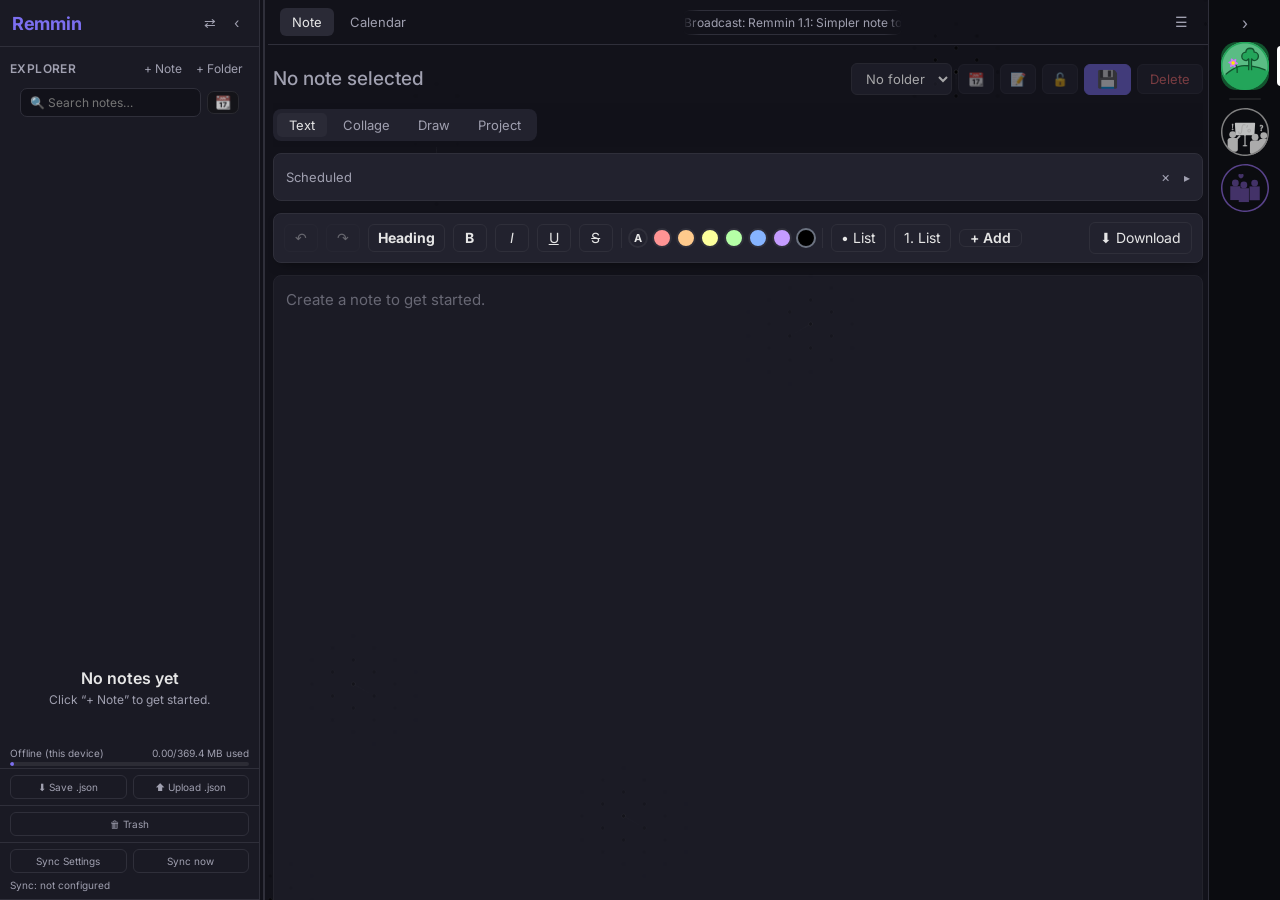
==== index.html @ c0bccd30 "updates on Pics,Videos,Audio settings" ====
<!DOCTYPE html>
<html lang="en">
<head>
    <meta charset="UTF-8">
    <meta name="viewport" content="width=device-width, initial-scale=1.0">
    <meta name="theme-color" content="#12121a">
    <title>Remmin</title>
    <link rel="icon" href="icon.svg" type="image/svg+xml">
    <link rel="stylesheet" href="style.css">
    <link rel="preconnect" href="https://fonts.googleapis.com">
    <link rel="preconnect" href="https://fonts.gstatic.com" crossorigin>
    <link href="https://fonts.googleapis.com/css2?family=Inter:wght@400;500;600;700&display=swap" rel="stylesheet">
</head>
<body>
    <div class="app" id="app">
        <!-- Sidebar -->
        <aside class="sidebar" id="sidebar">
            <div class="sidebar-header">
                <div class="sidebar-title">Remmin</div>
                <div class="sidebar-actions">
                    <button class="icon-btn" id="toggleSidebarSide" title="Move sidebar left or right">&#8644;</button>
                    <button class="icon-btn" id="collapseSidebar" title="Collapse sidebar">&#8249;</button>
                </div>
            </div>

            <div class="sidebar-section">
                <div class="sidebar-section-header">
                    <div>Explorer</div>
                    <div class="sidebar-section-actions">
                        <button class="ghost-btn" id="newNoteBtn">+ Note</button>
                        <button class="ghost-btn" id="newFolderBtn">+ Folder</button>
                    </div>
                </div>
                <div class="tree-search">
                    <input type="search" id="treeSearch" placeholder="🔍 Search notes…" autocomplete="off" aria-label="Search notes">
                    <button type="button" class="tree-search-clear" id="treeSearchClear" title="Clear search" aria-label="Clear search" hidden>✕</button>
                    <button type="button" class="show-hidden-btn" id="showHiddenBtn" aria-pressed="false" title="Show ONLY the hidden-in-explorer notes (notes that are only visible in Calendar)" aria-label="Show ONLY the hidden-in-explorer notes (notes that are only visible in Calendar)">📆</button>
                </div>
                <div class="tree" id="tree"></div>
                <div class="empty-explorer" id="emptyExplorer" style="display:none;">
                    <div class="empty-title">No notes yet</div>
                    <div class="empty-sub">Click “+ Note” to get started.</div>
                </div>
            </div>

            <div class="storage-meters" id="storageMeters" title="Click: which notes use the most space">
                <div class="storage-meter" hidden id="meterGithub">
                    <div class="storage-meter-top"><span class="storage-meter-name">GitHub (server)</span><span class="storage-meter-num"></span></div>
                    <div class="storage-meter-bar"><div class="storage-meter-fill"></div></div>
                </div>
                <div class="storage-meter" hidden id="meterServer">
                    <div class="storage-meter-top"><span class="storage-meter-name">Server</span><span class="storage-meter-num"></span></div>
                    <div class="storage-meter-bar"><div class="storage-meter-fill"></div></div>
                </div>
                <div class="storage-meter" id="meterLocal">
                    <div class="storage-meter-top"><span class="storage-meter-name">Offline (this device)</span><span class="storage-meter-num"></span></div>
                    <div class="storage-meter-bar"><div class="storage-meter-fill"></div></div>
                </div>
            </div>
            <div class="sidebar-footer">
                <button class="footer-btn" id="exportBtn" title="Download all your notes as a .json file">⬇ Save .json</button>
                <button class="footer-btn" id="importBtn" title="Load notes from a .json file">⬆ Upload .json</button>
                <input type="file" id="importFile" accept=".json,application/json,text/plain" hidden>
            </div>
            <div class="sidebar-footer">
                <button class="footer-btn" id="trashBtn" title="Recently deleted notes">🗑 Trash</button>
            </div>
            <div class="sidebar-footer">
                <button class="footer-btn" id="githubOpenBtn">Sync Settings</button>
                <button class="footer-btn" id="githubSyncBtn">Sync now</button>
            </div>
            <div class="github-status" id="githubStatus">Sync: not configured</div>
        </aside>

        <div class="sidebar-splitter" id="sidebarSplitter" title="Drag to resize the sidebar"></div>
        <button class="expand-sidebar" id="expandSidebar" title="Expand sidebar">&#8250;</button>

        <!-- Main panel -->
        <main class="main">
            <div class="topbar">
                <button class="icon-btn mobile-explorer-btn" id="mobileExplorerBtn" type="button" title="Notes &amp; folders" aria-label="Notes and folders">
                    <svg width="20" height="20" viewBox="0 0 24 24" fill="none" stroke="currentColor" stroke-width="2" stroke-linecap="round" stroke-linejoin="round"><path d="M3 7a2 2 0 0 1 2-2h4l2 2h8a2 2 0 0 1 2 2v8a2 2 0 0 1-2 2H5a2 2 0 0 1-2-2z"/></svg>
                </button>
                <div class="tabs">
                    <button class="tab active" id="tabNote">Note</button>
                    <button class="tab" id="tabCalendar">Calendar</button>
                </div>
                <div class="broadcast-slot">
                    <div class="broadcast" id="broadcast" aria-live="off" role="button" tabindex="0" title="Click for details" hidden>
                        <div class="broadcast-track" id="broadcastTrack"></div>
                    </div>
                </div>
                <button class="icon-btn" id="toggleSidebarMain" title="Settings">&#9776;</button>
            </div>

            <div class="content">
                <!-- Note-editor -->
                <section class="view" id="viewNote">
                    <div class="private-lock" id="privateLock" hidden>
                        <div class="private-lock-box">
                            <div class="private-lock-icon">🔒</div>
                            <div class="private-lock-title" id="privateLockTitle"></div>
                            <div class="private-lock-sub">This note is private.</div>
                            <div class="private-lock-form" id="privateLockForm">
                                <input type="password" id="privateLockInput" placeholder="Private Note Pass" autocomplete="off" aria-label="Private Note Pass">
                                <button class="btn btn-primary" id="privateLockBtn" type="button">Open</button>
                            </div>
                            <div class="private-lock-error" id="privateLockError" role="alert"></div>
                            <button class="link-btn private-lock-nopass" id="privateLockNoPass" type="button" hidden>Set your 'Private Note Pass' in Settings (Top right)</button>
                        </div>
                    </div>
                    <div class="editor-header">
                        <input type="text" id="noteTitle" class="title-input" placeholder="Title" autocomplete="off">
                        <div class="editor-actions">
                            <select id="noteFolder" class="folder-select" title="Folder for this note"></select>
                            <button class="btn calendar-only-btn" id="calendarOnlyBtn" type="button" aria-pressed="false" title="Show ONLY in Calendar (hidden in Explorer)" aria-label="Show ONLY in Calendar (hidden in Explorer)">📆</button>
                            <button class="btn calendar-only-btn" id="memoBtn" type="button" aria-pressed="false" title="Make MEMO (collapse note in calendar)" aria-label="Make MEMO (collapse note in calendar)">📝</button>
                            <button class="btn private-btn" id="privateBtn" type="button" aria-pressed="false" title="Make Private: ask for a pass every time this note is opened" aria-label="Make Private">🔓</button>
                            <button class="btn btn-primary save-icon-btn" id="saveNoteBtn" type="button" title="Save" aria-label="Save">💾</button>
                            <button class="btn btn-danger" id="deleteNoteBtn">Delete</button>
                        </div>
                    </div>

                    <div class="editor-toolbar">
                        <div class="mode-toggle">
                            <button class="toggle-btn active" id="modeText">Text</button>
                            <button class="toggle-btn" id="modeCollage">Collage</button>
                            <button class="toggle-btn" id="modeDraw">Draw</button>
                            <button class="toggle-btn" id="modeProject">Project</button>
                            <button class="toggle-btn add-window-btn" id="addWindowBtn" type="button" title="Add a window to this note (right-click a window to remove it)" hidden>+</button>
                        </div>
                    </div>

                    <div class="card schedule-card">
                        <div class="card-header" id="scheduleHeader">
                            <div>Scheduled</div>
                            <div class="card-header-actions">
                                <button class="icon-btn" id="unscheduleBtn" title="Clear schedule">×</button>
                                <span class="chevron" id="scheduleChevron">&#9656;</span>
                            </div>
                        </div>
                        <div class="schedule-body" id="scheduleBody">
                            <div class="schedule-row">
                                <input type="date" id="scheduleDate" aria-label="Date">
                                <input type="time" id="scheduleTime" step="1" aria-label="Time">
                            </div>
                            <div class="check-row-group">
                                <label class="check-row"><input type="checkbox" id="alarmEnabled"> Alarm</label>
                                <span class="check-row email-row">
                                    <input type="checkbox" id="emailEnabled" aria-label="Send Email Notification">
                                    <button type="button" class="link-btn" id="emailSettingsLink" title="Set the email address">Send Email Notification</button>
                                    <span class="email-to" id="emailToLabel"></span>
                                </span>
                            </div>
                            <div class="step-row">
                                <span title="How long “Snooze” waits before the alarm rings again">Snooze (min)</span>
                                <input type="range" id="snoozeMinutes" min="1" max="60" value="5">
                                <span class="step-value" id="snoozeMinutesLabel">5</span>
                            </div>
                            <div class="schedule-section">
                                <div class="plan-row">
                                    <label for="edRepeatMode">Repeat</label>
                                    <select id="edRepeatMode" class="repeat-select"></select>
                                </div>
                                <div id="edWeeklyOptions" class="ed-weekly" hidden>
                                    <div class="advanced-label">Repeat on</div>
                                    <div class="weekday-options" id="edWeekdays"></div>
                                </div>
                                <div class="plan-row" id="edRepeatEndRow" hidden>
                                    <label for="edRepeatEnd">End date (optional)</label>
                                    <input type="date" id="edRepeatEnd">
                                </div>
                                <div class="skipped-row" id="edSkippedRow" hidden>
                                    <div class="advanced-label">Skipped days <span class="skipped-hint">(click ✕ to bring a day back)</span></div>
                                    <div class="skipped-list" id="edSkipped"></div>
                                </div>
                            </div>
                            <div class="note-color-row">
                                <span class="advanced-label">Colour in calendar</span>
                                <div class="note-colors" id="noteColors"></div>
                            </div>
                            <div class="schedule-summary" id="scheduleSummary"></div>
                            <div class="schedule-buttons">
                                <button class="btn alarm-sound-settings-btn" id="openAlarmSoundSettings" type="button">Alarm Sound Settings</button>
                            </div>
                        </div>
                    </div>

                    <div class="card draw-toolbar" id="drawToolbar" style="display:none;">
                        <div class="draw-tools">
                            <button class="swatch" id="colorSwatch" title="Text color"></button>
                            <input type="range" id="brushSize" min="1" max="40" value="6" title="Thickness">
                            <span class="step-value" id="brushSizeLabel">6</span>
                            <button class="tool-btn" id="toolSelect" title="Select: drag a box around parts of the drawing, then move, copy (Ctrl+C / Ctrl+D) or delete them">⬚</button>
                            <button class="tool-btn active" id="toolPen" title="Pen">✎</button>
                            <button class="tool-btn" id="toolEraser" title="Eraser">⌫</button>
                            <button class="tool-btn" id="toolFill" title="Bucket: click an area to fill it with the current colour">🪣</button>
                            <button class="tool-btn add-btn" id="drawAddBtn" type="button" title="Add a picture or GIF (or paste / drop one)">+ Add</button>
                            <button class="tool-btn add-src" id="toolImage" title="Add a picture or GIF (or paste one with Ctrl+V)" hidden>🖼</button>
                            <button class="tool-btn add-src" id="toolGif" type="button" title="Search GIFs on KLIPY" hidden>GIF</button>
                            <input type="file" id="drawImageFile" accept="image/*" multiple hidden>
                            <button class="tool-btn" id="toolUndo" title="Undo">↶</button>
                            <button class="tool-btn" id="toolClear" title="Clear all">✕</button>
                            <button class="tool-btn" id="toolCanvasBg" title="Canvas background">◧</button>
                            <button class="tool-btn mode-grid-btn" id="modeGrid" type="button" title="Grid: colour in cells on a grid (triangles, squares, hexagons, octagons)">▦ Grid</button>
                            <span class="pick-actions" id="pickActions" hidden>
                                <span class="pick-count" id="pickCount"></span>
                                <button class="tool-btn pick-btn" id="pickCopy" type="button" title="Make a copy (Ctrl+D)">⧉ Copy</button>
                                <button class="tool-btn pick-btn danger" id="pickDelete" type="button" title="Delete (Delete key)">🗑 Delete</button>
                            </span>
                        </div>
                    </div>

                    <div class="card draw-toolbar text-toolbar" id="textToolbar">
                        <div class="draw-tools">
                            <button class="tool-btn" id="textUndo" type="button" title="Undo (Ctrl+Z)" disabled>↶</button>
                            <button class="tool-btn" id="textRedo" type="button" title="Redo (Ctrl+Y)" disabled>↷</button>
                            <button class="tool-btn heading-btn" id="headingBtn" title="Heading (Ctrl+Alt+2) – click again for normal text">Heading</button>
                            <button class="tool-btn" data-cmd="bold" title="Bold (Ctrl+B)"><b>B</b></button>
                            <button class="tool-btn" data-cmd="italic" title="Italic (Ctrl+I)"><i>I</i></button>
                            <button class="tool-btn" data-cmd="underline" title="Underline (Ctrl+U)"><u>U</u></button>
                            <button class="tool-btn" data-cmd="strikeThrough" title="Strikethrough (Ctrl+Shift+X)"><s>S</s></button>
                            <span class="text-colors" id="textColors" title="Text colour"></span>
                            <button class="tool-btn" data-cmd="insertUnorderedList" title="Bullet list (or type “- ” at the start of a line)">&bull; List</button>
                            <button class="tool-btn" data-cmd="insertOrderedList" title="Numbered list (or type “1. ” at the start of a line)">1. List</button>
                            <button class="tool-btn add-btn" id="textAddBtn" type="button" title="Add a picture, GIF, video or audio (you can also paste or drag them in)">+ Add</button>
                            <button class="tool-btn add-src" id="insertImageBtn" title="Insert image or GIF (you can also paste or drag images in)" hidden>🖼 Image</button>
                            <button class="tool-btn add-src" id="insertGifBtn" type="button" title="Search GIFs on KLIPY" hidden>GIF</button>
                            <button class="tool-btn add-src" id="insertVideoEmbedBtn" type="button" title="Embed a YouTube / Vimeo video (or paste its link)" hidden>▶ Video</button>
                            <input type="file" id="imageFile" accept="image/*" multiple hidden>
                            <button class="tool-btn add-src" id="insertVoiceBtn" title="Record a voice note" hidden>🎤 Voice</button>
                            <span class="image-tools" id="imageTools" hidden>
                                <span class="tool-label">Image size</span>
                                <button class="tool-btn" data-img-size="12.5" title="Small: 1/8 of the width (8 fit on a line)">S</button>
                                <button class="tool-btn" data-img-size="25" title="Medium: 1/4 of the width (4 fit on a line)">M</button>
                                <button class="tool-btn" data-img-size="50" title="Large: 1/2 of the width (2 fit on a line)">L</button>
                                <button class="tool-btn" data-img-size="100" title="Full width">Full</button>
                                <button class="tool-btn" id="imageSideBySide" title="Put this picture next to the picture on the line above">⇥ Next to above</button>
                                <button class="tool-btn" id="imageOwnLine" title="Put this picture on a line of its own">↵ Own line</button>
                                <button class="tool-btn" id="imageDownload" title="Download picture">⬇ Download</button>
                                <button class="tool-btn" id="imageRemove" title="Remove image">Remove</button>
                            </span>
                            <button class="tool-btn text-download" id="textDownload" type="button" title="Download this note as PDF or Word">⬇ Download</button>
                        </div>
                    </div>

                    <div class="card draw-toolbar text-toolbar collage-toolbar" id="collageToolbar" style="display:none;">
                        <div class="draw-tools">
                            <button class="tool-btn active" type="button" data-cb-tool="select" title="Select and move (V) – drag on the board to select several things">↖</button>
                            <button class="tool-btn" type="button" data-cb-tool="hand" title="Move the board (H) – or drag with the middle mouse button / hold Space">✋</button>
                            <button class="tool-btn" type="button" data-cb-tool="sticky" title="Sticky note (N) – or double-click on the board">🗒 Sticky</button>
                            <button class="tool-btn" type="button" data-cb-tool="text" title="Text (T)">T Text</button>
                            <button class="tool-btn" type="button" data-cb-tool="frame" title="Frame (F) – click, or drag to choose its size. Things inside move with it">▭ Frame</button>
                            <button class="tool-btn" type="button" data-cb-tool="arrow" title="Arrow (A) – drag from one thing to another">↗ Arrow</button>
                            <button class="tool-btn add-btn" type="button" id="cbAddBtn" title="Add a picture, GIF, video or audio (you can also paste or drop them on the board)">+ Add</button>
                            <button class="tool-btn add-src" type="button" id="cbImageBtn" title="Add pictures or GIFs (you can also paste or drop them on the board)" hidden>🖼 Image</button>
                            <button class="tool-btn add-src" type="button" id="cbGifBtn" title="Search GIFs on KLIPY" hidden>GIF</button>
                            <button class="tool-btn add-src" type="button" id="cbVideoBtn" title="Embed a YouTube / Vimeo video (or paste its link on the board)" hidden>▶ Video</button>
                            <button class="tool-btn add-src" type="button" id="cbAudioBtn" title="Record a voice note or add an audio file (you can also drop audio files on the board)" hidden>🎤 Audio</button>
                            <input type="file" id="cbImageFile" accept="image/*" multiple hidden>
                            <span class="ctx-group" id="cbGroupColors"><span class="text-colors cb-colors" id="cbColors" title="Colour of the selected sticky notes, frames, arrows or texts"></span></span>
                            <span class="ctx-group" id="cbGroupFormat">
                            <button class="tool-btn heading-btn" type="button" id="cbHeading" title="Heading">Heading</button>
                            <button class="tool-btn" type="button" data-cb-cmd="bold" title="Bold (Ctrl+B)"><b>B</b></button>
                            <button class="tool-btn" type="button" data-cb-cmd="italic" title="Italic (Ctrl+I)"><i>I</i></button>
                            <button class="tool-btn" type="button" data-cb-cmd="underline" title="Underline (Ctrl+U)"><u>U</u></button>
                            <button class="tool-btn" type="button" data-cb-cmd="strikeThrough" title="Strikethrough"><s>S</s></button>
                            <span class="text-colors" id="cbTextColors" title="Text colour"></span>
                            <button class="tool-btn" type="button" data-cb-cmd="insertUnorderedList" title="Bullet list">&bull; List</button>
                            <button class="tool-btn" type="button" data-cb-cmd="insertOrderedList" title="Numbered list">1. List</button>
                            </span>
                            <span class="ctx-group" id="cbGroupArrange">
                            <button class="tool-btn" type="button" id="cbDup" title="Duplicate (Ctrl+D, or Alt + drag)" disabled>⧉</button>
                            <button class="tool-btn" type="button" id="cbFront" title="Bring to front" disabled>⤒</button>
                            <button class="tool-btn" type="button" id="cbBack" title="Send to back" disabled>⤓</button>
                            <button class="tool-btn danger" type="button" id="cbDelete" title="Delete (Delete key)" disabled>🗑</button>
                            </span>
                            <button class="tool-btn" type="button" id="cbUndo" title="Undo (Ctrl+Z)" disabled>↶</button>
                            <button class="tool-btn" type="button" id="cbRedo" title="Redo (Ctrl+Y)" disabled>↷</button>
                            <button class="tool-btn cb-zoom" type="button" id="cbZoom" title="Back to 100%">100%</button>
                            <button class="tool-btn" type="button" id="cbFit" title="Show everything">⛶</button>
                        </div>
                    </div>

                    <div class="card draw-toolbar" id="gridToolbar" style="display:none;">
                        <div class="draw-tools">
                            <button class="swatch" id="gridColorSwatch" title="Color"></button>
                            <button class="tool-btn" id="gridSelect" title="Select: drag a box around coloured cells, then move, copy (Ctrl+D or Alt+drag) or delete them">⬚</button>
                            <button class="tool-btn active" id="gridPen" title="Fill cells">✎</button>
                            <button class="tool-btn" id="gridEraser" title="Erase cells">⌫</button>
                            <select id="gridType" class="folder-select grid-type" title="Grid shape">
                                <option value="triangle">Triangles</option>
                                <option value="square">Squares</option>
                                <option value="hexagon">Hexagons</option>
                                <option value="octagon">Octagons</option>
                            </select>
                            <select id="gridSize" class="folder-select grid-size" title="Cell size">
                                <option value="L">L</option>
                                <option value="M">M</option>
                                <option value="S">S</option>
                            </select>
                            <button class="tool-btn grid-rotate" id="gridRotate" type="button" title="Turn the grid 45°">⟳ 0°</button>
                            <button class="tool-btn" id="gridUndo" title="Undo">↶</button>
                            <button class="tool-btn" id="gridClear" title="Clear grid">✕</button>
                            <button class="tool-btn" id="gridBg" title="Background">◧</button>
                            <button class="tool-btn mode-grid-btn" id="gridBack" type="button" title="Back to Draw">✎ Draw</button>
                            <span class="pick-actions" id="gridPickActions" hidden>
                                <span class="pick-count" id="gridPickCount"></span>
                                <button class="tool-btn pick-btn" id="gridPickCopy" type="button" title="Make a copy, then drag it (Ctrl+D)">⧉ Copy</button>
                                <button class="tool-btn pick-btn danger" id="gridPickDelete" type="button" title="Delete (Delete key)">🗑 Delete</button>
                            </span>
                        </div>
                    </div>

                    <div class="editor-body">
                        <div id="noteContent" class="text-editor rich-editor" contenteditable="true" spellcheck="true" data-placeholder="Write your note here..."></div>
                        <div class="project-board" id="projectBoard" style="display:none;">
                            <div class="pj-bar">
                                <button class="tool-btn" type="button" id="pjUndo" title="Undo (Ctrl+Z)" disabled>↶</button>
                                <button class="tool-btn" type="button" id="pjRedo" title="Redo (Ctrl+Y)" disabled>↷</button>
                                <span class="pj-sel-count" id="pjSelCount"></span>
                                <span class="pj-tip">Click an item to edit it · Shift + click to select several · 🏷 / 👤 on an item: give it a department / person · drag items between columns (on a phone: drag the ⠿ grip) · double-click a column name to rename it</span>
                            </div>
                            <div class="pj-main">
                                <div class="pj-columns" id="pjColumns"></div>
                                <aside class="pj-side" id="pjSide">
                                    <div class="pj-box">
                                        <div class="pj-box-title">Departments</div>
                                        <div class="pj-side-list" id="pjDeptList"></div>
                                        <form class="pj-side-form" id="pjDeptForm"><input type="text" id="pjDeptInput" maxlength="50" placeholder="+ Add department" autocomplete="off"></form>
                                    </div>
                                    <div class="pj-box">
                                        <div class="pj-box-title">People</div>
                                        <div class="pj-side-list" id="pjPeopleList"></div>
                                        <form class="pj-side-form" id="pjPersonForm"><input type="text" id="pjPersonInput" maxlength="50" placeholder="+ Add person" autocomplete="off"></form>
                                    </div>
                                </aside>
                            </div>
                        </div>
                        <div class="collage-board" id="collageBoard" style="display:none;">
                            <div class="cb-world" id="cbWorld">
                                <div class="cb-layer" id="cbFrames"></div>
                                <svg class="cb-arrows" id="cbArrows" xmlns="http://www.w3.org/2000/svg"></svg>
                                <div class="cb-layer" id="cbItems"></div>
                            </div>
                            <div class="cb-marquee" id="cbMarquee" hidden></div>
                            <div class="cb-empty" id="cbEmpty">Double-click to add a sticky note · Ctrl + scroll to zoom · middle mouse button to move</div>
                        </div>
                        <div class="draw-container zoom-viewport" id="drawContainer" style="display:none;">
                            <canvas id="drawCanvas" width="800" height="600"></canvas>
                            <button class="zoom-reset" type="button" hidden title="Reset zoom">1:1</button>
                        </div>
                        <div class="draw-container zoom-viewport" id="gridContainer" style="display:none;">
                            <canvas id="gridCanvas" width="800" height="800"></canvas>
                            <button class="zoom-reset" type="button" hidden title="Reset zoom">1:1</button>
                        </div>
                        <div class="zoom-hint" id="zoomHint" style="display:none;">Pinch with two fingers to zoom and move · on a computer: Ctrl + scroll to zoom, Shift + scroll to move sideways, middle mouse button to move</div>
                    </div>
                </section>

                <!-- Calendar -->
                <section class="view" id="viewCalendar" style="display:none;">
                    <div class="calendar-header">
                        <button class="icon-btn" id="calPrev" title="Previous month">‹</button>
                        <div class="calendar-month" id="calendarMonth"></div>
                        <button class="icon-btn" id="calNext" title="Next month">›</button>
                        <button class="btn clock-toggle" id="clockToggle" type="button" title="World clocks">🕐 Clock</button>
                    </div>
                    <div class="calendar-pane" id="calendarPane">
                        <div class="calendar-weekdays" id="calendarWeekdays"></div>
                        <div class="calendar-grid" id="calendarGrid"></div>
                        <div class="calendar-day-notes" id="calendarDayNotes"></div>
                    </div>
                    <div class="clock-pane" id="clockPane" hidden>
                        <div class="clock-grid" id="clockGrid"></div>
                    </div>
                </section>
            </div>
        </main>

        <!-- Hubs (on the other side than the Explorer) -->
        <nav class="hubs-bar" id="hubsBar" aria-label="Hubs">
            <button type="button" class="hub-collapse" id="collapseHubs" title="Collapse hubs">&#8250;</button>
            <button type="button" class="hub-btn active" data-hub="personal" data-name="Personal Garden" aria-label="Personal Garden"><img class="hub-img off" src="hubs_icons/hubs-personal1.svg" alt="" draggable="false"><img class="hub-img on" src="hubs_icons/hubs-personal2.svg" alt="" draggable="false"></button>
            <div class="hub-sep"></div>
            <button type="button" class="hub-btn" data-hub="community" data-name="Community Hub" aria-label="Community Hub"><img class="hub-img off" src="hubs_icons/hubs-community1.svg" alt="" draggable="false"><img class="hub-img on" src="hubs_icons/hubs-community2.svg" alt="" draggable="false"></button>
            <button type="button" class="hub-btn" data-hub="friends" data-name="Friends &amp; Colleagues" aria-label="Friends and Colleagues"><img class="hub-img off" src="hubs_icons/hubs-friends1.svg" alt="" draggable="false"><img class="hub-img on" src="hubs_icons/hubs-friends2.svg" alt="" draggable="false"></button>
        </nav>
        <button type="button" class="expand-hubs" id="expandHubs" title="Show hubs" hidden>&#8249;</button>
    </div>

    <!-- Color picker -->
    <div class="modal" id="colorModal">
        <div class="modal-backdrop" id="colorBackdrop"></div>
        <div class="modal-content">
            <div class="modal-header">
                <div>Choose a color</div>
                <button class="icon-btn" id="colorClose" title="Close">&times;</button>
            </div>
            <div class="palette" id="palette"></div>
            <input type="color" id="colorCustom" value="#d1d5db" aria-label="Custom color">
        </div>
    </div>

    <!-- Canvas background -->
    <div class="modal" id="canvasBgModal">
        <div class="modal-backdrop" id="canvasBgBackdrop"></div>
        <div class="modal-content">
            <div class="modal-header">
                <div>Canvas background</div>
                <button class="icon-btn" id="canvasBgClose" title="Close">&times;</button>
            </div>
            <div class="palette" id="canvasPalette"></div>
            <input type="color" id="canvasBgCustom" value="#000000" aria-label="Custom background color">
        </div>
    </div>

    <!-- Schedule a note from Explorer -->
    <div class="modal" id="planFromTreeModal">
        <div class="modal-backdrop" id="planFromTreeBackdrop"></div>
        <div class="modal-content plan-modal">
            <div class="modal-header">
                <div>Schedule note</div>
                <button class="icon-btn" id="planFromTreeClose" title="Close">&times;</button>
            </div>
            <div class="plan-note-title" id="planFromTreeNoteTitle">-</div>
            <div class="plan-row">
                <label for="planFromTreeDate">Date</label>
                <input type="date" id="planFromTreeDate">
            </div>
            <div class="plan-row">
                <label for="planFromTreeTime">Time</label>
                <input type="time" id="planFromTreeTime" step="1">
            </div>
            <div class="check-row-group">
                <label class="check-row"><input type="checkbox" id="planFromTreeAlarm"> Alarm</label>
                <span class="check-row email-row">
                    <input type="checkbox" id="planEmailEnabled" aria-label="Send Email Notification">
                    <button type="button" class="link-btn" id="planEmailLink" title="Set the email address">Send Email Notification</button>
                    <span class="email-to" id="planEmailLabel"></span>
                </span>
            </div>
            <div class="note-color-row">
                <span class="advanced-label">Colour in calendar</span>
                <div class="note-colors" id="planNoteColors"></div>
            </div>
            <div class="step-row">
                <span title="How long “Snooze” waits before the alarm rings again">Snooze (min)</span>
                <input type="range" id="planFromTreeSnooze" min="1" max="60" value="5">
                <span class="step-value" id="planFromTreeSnoozeLabel">5</span>
            </div>
            <button class="btn advanced-toggle" id="advancedSettingsToggle" type="button" aria-expanded="false">Advanced settings</button>
            <div id="advancedSettings" class="advanced-settings" hidden>
                <div class="plan-row">
                    <label for="repeatMode">Repeat</label>
                    <select id="repeatMode" class="repeat-select"></select>
                </div>
                <div id="weeklyOptions" hidden>
                    <div class="advanced-label">Repeat on</div>
                    <div class="weekday-options" id="weekdayOptions"></div>
                </div>
                <div class="plan-row" id="repeatEndRow"><label for="repeatEndDate">End date (optional)</label><input type="date" id="repeatEndDate"></div>
            </div>
            <div class="modal-actions">
                <button class="btn" id="planFromTreeCancel">Cancel</button>
                <button class="btn btn-primary" id="planFromTreeSave">Save</button>
            </div>
        </div>
    </div>

    <div class="modal" id="storageModal">
        <div class="modal-backdrop" id="storageBackdrop"></div>
        <div class="modal-content storage-overview">
            <div class="modal-header">
                <div>💾 What uses the most space</div>
                <button class="icon-btn" id="storageClose" title="Close">&times;</button>
            </div>
            <div class="so-summary" id="storageSummary"></div>
            <div class="so-list" id="storageList"></div>
        </div>
    </div>

    <div class="modal" id="broadcastInfoModal">
        <div class="modal-backdrop" id="broadcastInfoBackdrop"></div>
        <div class="modal-content broadcast-info">
            <div class="modal-header">
                <div>📣 Broadcast</div>
                <button class="icon-btn" id="broadcastInfoClose" title="Close">&times;</button>
            </div>
            <div class="bi-text" id="broadcastInfoText"></div>
            <div id="broadcastInfoDetails"></div>
            <div class="modal-actions"><button class="btn" id="broadcastInfoEdit" type="button">Edit text (Admin Panel)</button></div>
        </div>
    </div>

    <div class="modal" id="alarmSoundModal">
        <div class="modal-backdrop" id="alarmSoundBackdrop"></div>
        <div class="modal-content alarm-sound-modal">
            <div class="modal-header">
                <div>Alarm Sound Settings</div>
                <button class="icon-btn" id="alarmSoundClose" title="Close">&times;</button>
            </div>
            <p class="alarm-sound-description">The standard alarm sound is active by default. Choose a custom MP3, MP4 audio, or WAV file if you prefer.</p>
            <div class="alarm-sound-status" id="alarmSoundStatus">Using standard sound</div>
            <label class="plan-row" for="alarmSoundFile">Custom sound</label>
            <input type="file" id="alarmSoundFile" accept="audio/mpeg,audio/mp4,audio/wav,audio/x-wav,.mp3,.mp4,.wav">
            <button class="btn" id="standardAlarmSoundBtn" type="button">Use standard sound</button>
            <button class="btn" id="testAlarmSoundBtn" type="button">Test sound</button>
        </div>
    </div>

    <!-- Generic dialog (rename / confirm) -->
    <div class="modal dialog-modal" id="dialogModal">
        <div class="modal-backdrop" id="dialogBackdrop"></div>
        <div class="modal-content">
            <div class="modal-header">
                <div id="dialogTitle">Dialog</div>
                <button class="icon-btn" id="dialogClose" title="Close">&times;</button>
            </div>
            <div class="dialog-message" id="dialogMessage"></div>
            <input type="text" id="dialogInput" autocomplete="off">
            <div class="modal-actions">
                <button class="btn" id="dialogCancel">Cancel</button>
                <button class="btn" id="dialogAlt" hidden></button>
                <button class="btn btn-primary" id="dialogOk">OK</button>
            </div>
        </div>
    </div>

    <!-- Trash -->
    <div class="modal" id="trashModal">
        <div class="modal-backdrop" id="trashBackdrop"></div>
        <div class="modal-content trash-modal">
            <div class="modal-header">
                <div>Trash</div>
                <button class="icon-btn" id="trashClose" title="Close">&times;</button>
            </div>
            <div class="trash-help">Deleted notes stay here for 30 days on this device.</div>
            <div class="trash-list" id="trashList"></div>
            <div class="modal-actions">
                <button class="btn btn-danger" id="emptyTrashBtn">Empty trash</button>
            </div>
        </div>
    </div>

    <!-- Voice note recorder -->
    <div class="modal" id="voiceModal">
        <div class="modal-backdrop" id="voiceBackdrop"></div>
        <div class="modal-content voice-modal">
            <div class="modal-header">
                <div>Voice note</div>
                <button class="icon-btn" id="voiceClose" title="Close">&times;</button>
            </div>
            <div class="voice-recorder">
                <button class="voice-rec-btn" id="voiceRecBtn" type="button" title="Start recording">●</button>
                <div class="voice-rec-info">
                    <div class="voice-timer" id="voiceTimer">0:00</div>
                    <div class="voice-status" id="voiceStatus">Press the red button to start recording</div>
                    <div class="voice-level"><div class="voice-level-bar" id="voiceLevelBar"></div></div>
                </div>
            </div>
            <audio id="voicePreview" controls hidden></audio>
            <div class="plan-row">
                <label for="voiceName">Name</label>
                <input type="text" id="voiceName" autocomplete="off">
            </div>
            <div class="modal-actions">
                <button class="btn voice-upload" id="voiceUploadBtn" type="button">Upload audio file</button>
                <input type="file" id="voiceFile" accept="audio/*" multiple hidden>
                <button class="btn" id="voiceCancel" type="button">Cancel</button>
                <button class="btn btn-primary" id="voiceInsert" type="button" disabled>Insert</button>
            </div>
        </div>
    </div>

    <!-- Email notification -->
    <div class="modal" id="emailModal">
        <div class="modal-backdrop" id="emailBackdrop"></div>
        <div class="modal-content email-modal">
            <div class="modal-header">
                <div>Email notification</div>
                <button class="icon-btn" id="emailClose" title="Close">&times;</button>
            </div>
            <div class="email-help">Get an email at the scheduled time of this note (and on every repeat).</div>
            <div class="plan-row">
                <label for="emailAddress">Email address</label>
                <input type="email" id="emailAddress" placeholder="you@example.com" autocomplete="email">
            </div>
            <label class="check-row"><input type="checkbox" id="emailRemember" checked> Use this address for other notes too</label>
            <div class="email-status" id="emailStatus"></div>
            <button class="btn email-help-btn" id="emailHelpBtn" type="button">❓ How to setup: Google Apps Script Emails</button>
            <div class="modal-actions">
                <button class="btn" id="emailTurnOff" type="button">Turn off</button>
                <button class="btn" id="emailCancel" type="button">Cancel</button>
                <button class="btn btn-primary" id="emailSave" type="button">Save</button>
            </div>
        </div>
    </div>

    <!-- Pick an existing note for a calendar day -->
    <div class="modal" id="notePickerModal">
        <div class="modal-backdrop" id="notePickerBackdrop"></div>
        <div class="modal-content note-picker-modal">
            <div class="modal-header">
                <div id="notePickerTitle">Add a note to this day</div>
                <button class="icon-btn" id="notePickerClose" title="Close">&times;</button>
            </div>
            <input type="search" id="notePickerSearch" class="note-picker-search" placeholder="Search notes…" autocomplete="off">
            <div class="note-picker-list" id="notePickerList"></div>
        </div>
    </div>

    <!-- Action menu (⋯ on phones) -->
    <div class="modal action-sheet-modal" id="actionSheet">
        <div class="modal-backdrop" id="actionSheetBackdrop"></div>
        <div class="modal-content action-sheet">
            <div class="action-sheet-title" id="actionSheetTitle"></div>
            <div class="action-sheet-buttons" id="actionSheetButtons"></div>
            <button class="btn action-cancel" id="actionSheetCancel" type="button">Cancel</button>
        </div>
    </div>

    <!-- How to set up the Google Apps Script that sends the emails -->
    <div class="modal" id="emailHelpModal">
        <div class="modal-backdrop" id="emailHelpBackdrop"></div>
        <div class="modal-content email-help-modal">
            <div class="modal-header">
                <div>How to setup: Google Apps Script Emails</div>
                <button class="icon-btn" id="emailHelpClose" title="Close">&times;</button>
            </div>
            <div class="help-body">
                <p class="help-intro">Remmin is a website without its own server, so a small script in <b>your Google account</b> sends the emails. Every minute it reads your synced notes from GitHub and emails the ones that are due, from your own Gmail. You only set this up once; after that it also works when your computer and phone are off.</p>

                <ol class="help-steps">
                    <li>
                        <b>Turn on GitHub Sync in Remmin.</b>
                        Open <i>GitHub Sync settings</i> (bottom of the explorer), fill it in and tick <i>Sync automatically after changes</i>. The script only sees notes that are on GitHub.
                        <div class="help-note" id="emailHelpRepo"></div>
                    </li>
                    <li>
                        <b>Create the script.</b>
                        Go to <a href="https://script.google.com/home/projects/create" target="_blank" rel="noopener noreferrer">script.google.com → New project</a> (sign in with the Google account that should send the emails). Click the title <i>Untitled project</i> and name it <i>Remmin email reminders</i>.
                    </li>
                    <li>
                        <b>Paste the code.</b>
                        Select all the example code in the editor and delete it, then paste the Remmin code:
                        <div class="help-code-actions">
                            <button class="btn btn-primary" id="emailHelpCopy" type="button">📋 Copy code</button>
                            <button class="btn" id="emailHelpToggleCode" type="button">Show code</button>
                            <span class="help-copy-status" id="emailHelpCopyStatus"></span>
                        </div>
                        <textarea class="help-code" id="emailHelpCode" readonly hidden spellcheck="false"></textarea>
                        Press <kbd>Ctrl</kbd>+<kbd>S</kbd> to save.
                    </li>
                    <li>
                        <b>Check the time zone.</b>
                        Click the gear icon <i>Project Settings</i> on the left. The time zone should be yours (for the Netherlands: <i>(GMT+01:00) Central European Time – Amsterdam/Brussels</i>).
                    </li>
                    <li>
                        <b>Add your GitHub token.</b>
                        Still in Project Settings, scroll down to <i>Script properties</i> → <i>Add script property</i>.
                        Property: <code>GITHUB_TOKEN</code> · Value: your GitHub token (the same one as in Remmin's GitHub Sync settings). Click <i>Save script properties</i>.
                    </li>
                    <li>
                        <b>Start it.</b>
                        Go back to the editor (<i>&lt;&gt;</i> icon). At the top, choose the function <code>setup</code> and press <i>Run</i>.
                        Google asks for permission: <i>Review permissions</i> → choose your account → <i>Advanced</i> → <i>Go to Remmin email reminders (unsafe)</i> → <i>Allow</i>.
                        <span class="help-note">“Unsafe” only means Google hasn't reviewed it: it's your own script. It needs: send email as you, connect to GitHub, run every minute.</span>
                        The log should say <i>“Setup done. Found … notes … Checking every minute.”</i>
                        <span class="help-note">Error “Er is een serverfout opgetreden / A server error occurred”? That happens right after allowing. Just press <i>Run</i> again.</span>
                    </li>
                    <li>
                        <b>Send a test email.</b>
                        Choose the function <code>sendTestEmail</code> and press <i>Run</i>. Check your inbox (and the spam folder the first time).
                    </li>
                </ol>

                <div class="help-done">✅ That's it. In Remmin, tick <b>Send Email Notification</b> on a note and make sure it's synced. The email arrives within about a minute of the note's time.</div>

                <details class="help-trouble">
                    <summary>Something not working?</summary>
                    <ul>
                        <li><b>“Add the script property GITHUB_TOKEN first”</b>: step 5 is missing.</li>
                        <li><b>“GitHub refused the token”</b>: the token expired or can't read your data repo. Make a new one and paste it in the script property.</li>
                        <li><b>“remmin.json not found”</b>: GitHub Sync isn't on yet, or the repo name in the code doesn't match. Press <i>Sync now</i> in Remmin.</li>
                        <li><b>No emails</b>: in Apps Script, <i>Triggers</i> should show <code>checkReminders</code>, and <i>Executions</i> a run every minute. If not, run <code>setup</code> again.</li>
                        <li>A normal Gmail account can send about 100 emails a day.</li>
                    </ul>
                </details>
            </div>
            <div class="modal-actions">
                <a class="btn" href="https://script.google.com/home" target="_blank" rel="noopener noreferrer">Open Google Apps Script</a>
                <button class="btn btn-primary" id="emailHelpDone" type="button">Got it</button>
            </div>
        </div>
    </div>

    <!-- Settings Modal -->
    <div class="modal" id="settingsModal">
        <div class="modal-backdrop" id="settingsBackdrop"></div>
        <div class="modal-content settings-modal">
            <div class="modal-header">
                <div>Settings</div>
                <button class="icon-btn" id="settingsClose" title="Close">&times;</button>
            </div>
            <div class="settings-tabs" role="tablist">
                <button class="settings-tab active" data-tab="holidays" role="tab" type="button">Add Holiday Calendar</button>
                <button class="settings-tab" data-tab="pass" role="tab" type="button">Private Note Pass</button>
                <button class="settings-tab" data-tab="admin" role="tab" type="button">Admin Panel</button>
            </div>
            <div class="settings-section" data-settings-panel="admin" hidden>
                <div class="settings-title">Admin Panel</div>
                <div class="settings-sub">The broadcast text scrolls along the top of the site, between Calendar and Settings. Write <b>XXX</b> where the summary of the latest patch should go. Leave it empty to hide it. It is synced to your other devices.</div>
                <div class="plan-row">
                    <label for="broadcastInput">Broadcast text</label>
                    <input type="text" id="broadcastInput" maxlength="300" autocomplete="off" placeholder="Broadcast: Remmin 1.1: XXX">
                </div>
                <div class="modal-actions"><button class="btn btn-primary" id="broadcastSave" type="button">Save</button></div>
            </div>
            <div class="settings-section" data-settings-panel="pass" hidden>
                <div class="settings-title">Private Note Pass</div>
                <div class="settings-sub" id="passStatus"></div>
                <div class="plan-row" id="passCurrentRow">
                    <label for="passCurrent">Current pass</label>
                    <input type="password" id="passCurrent" autocomplete="off">
                </div>
                <div class="plan-row">
                    <label for="passNew">New pass</label>
                    <input type="password" id="passNew" autocomplete="new-password">
                </div>
                <div class="plan-row">
                    <label for="passRepeat">Repeat new pass</label>
                    <input type="password" id="passRepeat" autocomplete="new-password">
                </div>
                <div class="private-lock-error" id="passError" role="alert"></div>
                <div class="modal-actions"><button class="btn btn-primary" id="passSave" type="button">Set pass</button></div>
                <div class="settings-sub">Private notes ask for this pass every time you open them. The pass is saved on this device only, so set it on your other devices too. It locks the note in the app; the note itself is not encrypted in your synced file.</div>
            </div>
            <div class="settings-section" data-settings-panel="holidays">
                <div class="settings-title">Holidays in the calendar</div>
                <div class="settings-sub">Tick the holidays that should show up automatically.</div>
                <div class="holiday-options" id="holidayOptions"></div>
                <div class="holiday-legend"><span class="holiday-swatch"></span> Holidays look like this in the calendar</div>
            </div>
        </div>
    </div>

    <!-- GitHub Sync Modal -->
    <div class="modal" id="githubModal">
        <div class="modal-backdrop" id="githubBackdrop"></div>
        <div class="modal-content github-modal">
            <div class="modal-header">
                <div>GitHub Sync settings</div>
                <button class="icon-btn" id="githubClose" title="Close">&times;</button>
            </div>
            <div class="github-help">
                Use a <strong>fine-grained PAT</strong> with only <code>Contents: Read and write</code> access to your data repository.
                <a href="https://github.com/settings/personal-access-tokens" target="_blank" rel="noopener noreferrer">Find personal access tokens in GitHub settings &#8599;</a>
            </div>
            <div class="plan-row">
                <label for="ghOwner">Username / Owner</label>
                <input type="text" id="ghOwner" placeholder="your-github-username">
            </div>
            <div class="plan-row">
                <label for="ghRepo">Repository name</label>
                <input type="text" id="ghRepo" placeholder="Remmin-DATA-PRIVATE">
            </div>
            <div class="plan-row">
                <label for="ghPath">File path</label>
                <input type="text" id="ghPath" placeholder="remmin.json" value="remmin.json">
            </div>
            <div class="plan-row">
                <label for="ghToken">Personal Access Token</label>
                <input type="password" id="ghToken" placeholder="github_pat_...">
            </div>
            <label class="check-row"><input type="checkbox" id="ghAutoSync"> Sync automatically after changes</label>
            <div class="modal-actions">
                <button class="btn" id="githubTestBtn">Test connection</button>
                <button class="btn" id="githubClearBtn">Clear</button>
                <button class="btn btn-primary" id="githubSaveBtn">Save</button>
            </div>
            <div class="github-tip">Your token is stored only in this browser local storage.</div>
        </div>
    </div>

    <!-- Sync Settings: choose how to sync -->
    <div class="modal" id="syncChooserModal">
        <div class="modal-backdrop" id="syncChooserBackdrop"></div>
        <div class="modal-content sync-chooser">
            <div class="modal-header">
                <div>Sync Settings</div>
                <button class="icon-btn" id="syncChooserClose" title="Close">&times;</button>
            </div>
            <div class="github-help">Choose where your remmin.json is kept in sync. You can use one or both; “Sync now” syncs everything that is set up.</div>
            <button class="sync-choice" id="syncChooseGithub" type="button">
                <span class="sync-choice-icon">🐙</span>
                <span class="sync-choice-text"><b>GitHub Sync</b><small>Free. Stores remmin.json in a private GitHub repo. Needed for the email reminders.</small></span>
                <span class="sync-choice-state" id="syncChooseGithubState"></span>
            </button>
            <button class="sync-choice" id="syncChooseServer" type="button">
                <span class="sync-choice-icon">🖥️</span>
                <span class="sync-choice-text"><b>Server Sync</b><small>Your own (paid) server or hosting, e.g. a VPS, Railway or Render, running the Remmin sync server.</small></span>
                <span class="sync-choice-state" id="syncChooseServerState"></span>
            </button>
        </div>
    </div>

    <!-- Server Sync Modal -->
    <div class="modal" id="serverModal">
        <div class="modal-backdrop" id="serverBackdrop"></div>
        <div class="modal-content github-modal">
            <div class="modal-header">
                <div>Server Sync settings</div>
                <button class="icon-btn" id="serverClose" title="Close">&times;</button>
            </div>
            <div class="github-help">
                Sync remmin.json with your own server. Put <code>scripts/remmin-sync-server.js</code> on any paid host that runs Node.js (VPS, Railway, Render, …) and fill in its address and token below. See <code>SERVER-SYNC.md</code> for the steps.
                The address must use <code>https://</code>.
            </div>
            <div class="plan-row">
                <label for="srvUrl">Server address</label>
                <input type="url" id="srvUrl" placeholder="https://your-server.example.com/remmin.json">
            </div>
            <div class="plan-row">
                <label for="srvToken">Access token</label>
                <input type="password" id="srvToken" placeholder="the SYNC_TOKEN you set on the server">
            </div>
            <label class="check-row"><input type="checkbox" id="srvAutoSync"> Sync automatically after changes</label>
            <div class="modal-actions">
                <button class="btn" id="serverTestBtn">Test connection</button>
                <button class="btn" id="serverClearBtn">Clear</button>
                <button class="btn btn-primary" id="serverSaveBtn">Save</button>
            </div>
            <div class="github-tip">Your token is stored only in this browser local storage. Email reminders still read from GitHub.</div>
        </div>
    </div>

    <!-- Add a world clock -->
    <div class="modal" id="clockModal">
        <div class="modal-backdrop" id="clockBackdrop"></div>
        <div class="modal-content clock-modal">
            <div class="modal-header">
                <div>Add a clock</div>
                <button class="icon-btn" id="clockClose" title="Close">&times;</button>
            </div>
            <input type="search" id="clockSearch" placeholder="Search a city or country…" autocomplete="off" aria-label="Search a city or country">
            <div class="clock-city-list" id="clockCityList"></div>
        </div>
    </div>

    <div id="toastHost"></div>

    <script src="app.js"></script>
</body>
</html>
---- style.css ----
* {
    margin: 0;
    padding: 0;
    box-sizing: border-box;
}

:root {
    --bg: #12121a;
    --panel: #1a1a24;
    --card: #22222e;
    --border: #2f2f3a;
    --text: #e6e6e6;
    --text-dim: #a0a0b0;
    --primary: #7c6ff0;
    --danger: #f87171;
    --hover: #2a2a36;
    --sidebar-width: 260px;
    --hubs-width: 72px;
}

html, body {
    height: 100%;
}

/* the site background: moving lines with dots around them (drawn on a canvas, see app.js) */
body { background: var(--bg); }
.bg-lines { position: fixed; inset: 0; width: 100%; height: 100%; z-index: -1; pointer-events: none; }
.private-lock { background: var(--bg); }
#viewNote .editor-toolbar { background: rgba(18, 18, 26, .82); -webkit-backdrop-filter: blur(5px); backdrop-filter: blur(5px); }

body {
    font-family: 'Inter', -apple-system, BlinkMacSystemFont, 'Segoe UI', sans-serif;
    color: var(--text);
    overflow: hidden;
}

button, input, select, textarea {
    font-family: inherit;
}

button:disabled {
    opacity: 0.45;
    cursor: not-allowed;
}

/* ---------- layout ---------- */

.app {
    display: grid;
    grid-template-columns: var(--sidebar-width) 8px 1fr var(--hubs-width);
    height: 100vh;
    height: 100dvh;
    position: relative;
}

.app.sidebar-right {
    grid-template-columns: var(--hubs-width) 1fr 8px var(--sidebar-width);
}

/* the Hubs bar is always on the other side than the Explorer */
.app .sidebar { grid-column: 1; grid-row: 1; }
.app .sidebar-splitter { grid-column: 2; grid-row: 1; }
.app .main { grid-column: 3; grid-row: 1; }
.app .hubs-bar { grid-column: 4; grid-row: 1; }

.app.sidebar-right .sidebar {
    grid-column: 4;
    grid-row: 1;
}

.app.sidebar-right .sidebar-splitter {
    grid-column: 3;
    grid-row: 1;
}

.app.sidebar-right .main {
    grid-column: 2;
    grid-row: 1;
}

.app.sidebar-right .hubs-bar { grid-column: 1; }

.app.sidebar-collapsed {
    grid-template-columns: 0 0 1fr var(--hubs-width);
}

.app.sidebar-collapsed.sidebar-right {
    grid-template-columns: var(--hubs-width) 1fr 0 0;
}

.app.sidebar-collapsed .sidebar,
.app.sidebar-collapsed .sidebar-splitter {
    display: none;
}

/* ---------- sidebar ---------- */

.sidebar {
    background: var(--panel);
    border-right: 1px solid var(--border);
    display: flex;
    flex-direction: column;
    overflow: hidden;
    min-width: 0;
}

.sidebar-right .sidebar {
    border-right: none;
    border-left: 1px solid var(--border);
}

.sidebar-header {
    display: flex;
    align-items: center;
    justify-content: space-between;
    padding: 10px 12px;
    border-bottom: 1px solid var(--border);
    flex-shrink: 0;
}

.sidebar-title {
    font-weight: 700;
    color: var(--primary);
    font-size: 18px;
    letter-spacing: -0.3px;
}

.sidebar-actions {
    display: flex;
    gap: 2px;
}

.icon-btn {
    background: transparent;
    border: none;
    color: var(--text-dim);
    cursor: pointer;
    padding: 6px 8px;
    border-radius: 6px;
    font-size: 14px;
    line-height: 1;
}

.icon-btn:hover {
    background: var(--hover);
    color: var(--text);
}

.sidebar-section {
    flex: 1;
    display: flex;
    flex-direction: column;
    overflow: hidden;
    padding: 10px;
    min-height: 0;
}

.sidebar-section-header {
    display: flex;
    align-items: center;
    justify-content: space-between;
    margin-bottom: 8px;
    color: var(--text-dim);
    font-size: 12px;
    font-weight: 600;
    text-transform: uppercase;
    letter-spacing: 0.4px;
    flex-shrink: 0;
}

.sidebar-section-actions {
    display: flex;
    gap: 2px;
    text-transform: none;
    letter-spacing: 0;
}

.ghost-btn {
    background: transparent;
    border: none;
    color: var(--text-dim);
    cursor: pointer;
    padding: 4px 6px;
    border-radius: 6px;
    font-size: 12px;
}

.ghost-btn:hover {
    background: var(--hover);
    color: var(--text);
}

.tree {
    flex: 1;
    overflow-y: auto;
    display: flex;
    flex-direction: column;
    gap: 2px;
    min-height: 0;
}

.tree::-webkit-scrollbar,
.content::-webkit-scrollbar {
    width: 8px;
}

.tree::-webkit-scrollbar-thumb,
.content::-webkit-scrollbar-thumb {
    background: var(--border);
    border-radius: 4px;
}

.folder {
    display: flex;
    flex-direction: column;
}

.folder-header {
    display: flex;
    align-items: center;
    gap: 6px;
    padding: 6px 8px;
    border-radius: 6px;
    cursor: pointer;
    -webkit-user-select: none; user-select: none;
}

.folder-header:hover {
    background: var(--hover);
}

.folder-header.drag-over { background: rgba(124, 111, 240, 0.2); outline: 1px solid var(--primary); }

.folder-chevron {
    font-size: 11px;
    color: var(--text-dim);
    width: 10px;
    text-align: center;
}

.folder-name {
    flex: 1;
    font-size: 13px;
    white-space: nowrap;
    overflow: hidden;
    text-overflow: ellipsis;
}

.folder-actions {
    display: flex;
    gap: 4px;
    opacity: 0;
}

.folder-header:hover .folder-actions,
.folder-header:focus-within .folder-actions {
    opacity: 1;
}

.folder-action-btn {
    border: 1px solid var(--border);
    border-radius: 5px;
    background: var(--panel);
    color: var(--text-dim);
    padding: 4px 7px;
    font-size: 10px;
    cursor: pointer;
    white-space: nowrap;
}

.folder-action-btn:hover { color: var(--text); border-color: var(--primary); }
.folder-delete:hover { border-color: var(--danger); color: var(--danger); }

.folder-items {
    display: flex;
    flex-direction: column;
    margin-left: 14px;
    gap: 2px;
    border-left: 1px solid var(--border);
    padding-left: 6px;
}

.folder-empty {
    font-size: 12px;
    color: var(--text-dim);
    padding: 4px 8px;
}

.note-item {
    display: flex;
    flex-direction: column;
    padding: 6px 8px;
    border-radius: 6px;
    cursor: grab;
    gap: 2px;
}

.note-item:active {
    cursor: grabbing;
}

.note-item:hover {
    background: var(--hover);
}

.note-item.active {
    background: rgba(124, 111, 240, 0.18);
    box-shadow: inset 2px 0 0 var(--primary);
}

.note-item-title {
    font-size: 13px;
    white-space: nowrap;
    overflow: hidden;
    text-overflow: ellipsis;
}

.note-item-meta {
    font-size: 11px;
    color: var(--text-dim);
    white-space: nowrap;
    overflow: hidden;
    text-overflow: ellipsis;
}

.empty-explorer {
    text-align: center;
    color: var(--text-dim);
    padding: 24px 8px;
}

.empty-title {
    font-weight: 600;
    margin-bottom: 4px;
    color: var(--text);
}

.empty-sub {
    font-size: 12px;
}

.sidebar-footer {
    border-top: 1px solid var(--border);
    padding: 6px 10px;
    display: flex;
    gap: 6px;
    flex-shrink: 0;
}

.footer-btn {
    flex: 1;
    background: transparent;
    border: 1px solid var(--border);
    color: var(--text-dim);
    border-radius: 6px;
    padding: 5px 4px;
    font-size: 10px;
    cursor: pointer;
    white-space: nowrap;
    overflow: hidden;
    text-overflow: ellipsis;
}

.footer-btn:hover {
    color: var(--text);
    border-color: var(--primary);
}

.sync-status {
    padding: 4px 10px 4px;
    font-size: 10px;
    color: var(--text-dim);
    white-space: nowrap;
    overflow: hidden;
    text-overflow: ellipsis;
}

.github-status {
    padding: 0 10px 8px;
    font-size: 10px;
    color: var(--text-dim);
    border-bottom: 1px solid var(--border);
    white-space: nowrap;
    overflow: hidden;
    text-overflow: ellipsis;
}

/* ---------- splitter ---------- */

.sidebar-splitter {
    background: transparent;
    cursor: col-resize;
    position: relative;
    z-index: 5;
}

.sidebar-splitter::after {
    content: '';
    position: absolute;
    left: 3px;
    top: 0;
    bottom: 0;
    width: 2px;
    background: var(--border);
}

.sidebar-splitter:hover::after,
.sidebar-splitter.dragging::after {
    background: var(--primary);
}

.expand-sidebar {
    position: fixed;
    top: 50%;
    transform: translateY(-50%);
    z-index: 20;
    background: var(--panel);
    border: 1px solid var(--border);
    color: var(--text);
    border-radius: 6px;
    padding: 10px 6px;
    cursor: pointer;
    display: none;
}

.expand-sidebar:hover {
    border-color: var(--primary);
}

/* ---------- main ---------- */

.main {
    display: flex;
    flex-direction: column;
    overflow: hidden;
    min-width: 0;
}

.topbar {
    display: flex;
    align-items: center;
    justify-content: space-between;
    padding: 8px 12px;
    border-bottom: 1px solid var(--border);
    flex-shrink: 0;
}

.tabs {
    display: flex;
    gap: 4px;
}

.tab {
    background: transparent;
    border: none;
    color: var(--text-dim);
    cursor: pointer;
    padding: 6px 12px;
    border-radius: 6px;
    font-size: 13px;
}

.tab:hover {
    color: var(--text);
}

.tab.active {
    background: var(--hover);
    color: var(--text);
}

.content {
    flex: 1;
    overflow-y: auto;
    padding: 16px;
    min-height: 0;
}

.view {
    max-width: 1200px;
    margin: 0 auto;
    display: flex;
    flex-direction: column;
    gap: 12px;
    padding-bottom: 24px;
}

/* ---------- editor ---------- */

.editor-header {
    display: flex;
    gap: 8px;
    align-items: center;
}

.title-input {
    flex: 1;
    min-width: 0;
    background: transparent;
    border: none;
    border-bottom: 1px solid transparent;
    color: var(--text);
    font-size: 19px;
    font-weight: 700;
    padding: 6px 0;
    outline: none;
}

.title-input:focus {
    border-bottom-color: var(--border);
}

.title-input::placeholder {
    color: var(--text-dim);
    font-weight: 500;
}

.editor-actions {
    display: flex;
    gap: 6px;
    flex-shrink: 0;
}

.btn {
    background: var(--card);
    border: 1px solid var(--border);
    color: var(--text);
    cursor: pointer;
    padding: 6px 12px;
    border-radius: 6px;
    font-size: 13px;
}

.btn:hover {
    background: var(--hover);
}

.btn-danger {
    color: var(--danger);
}

.btn-danger:hover {
    border-color: var(--danger);
}

.editor-toolbar {
    display: flex;
    align-items: center;
    justify-content: space-between;
    gap: 8px;
}

.mode-toggle {
    display: flex;
    gap: 4px;
    background: var(--card);
    padding: 4px;
    border-radius: 8px;
}

.toggle-btn {
    background: transparent;
    border: none;
    color: var(--text-dim);
    cursor: pointer;
    padding: 4px 12px;
    border-radius: 5px;
    font-size: 13px;
}

.toggle-btn.active {
    background: var(--hover);
    color: var(--text);
}

.folder-select {
    background: var(--card);
    border: 1px solid var(--border);
    color: var(--text);
    padding: 6px 10px;
    border-radius: 6px;
    font-size: 13px;
    max-width: 200px;
}

/* ---------- cards ---------- */

.card {
    background: var(--card);
    border: 1px solid var(--border);
    border-radius: 8px;
    overflow: hidden;
}

.card-header {
    display: flex;
    align-items: center;
    justify-content: space-between;
    padding: 10px 12px;
    cursor: pointer;
    -webkit-user-select: none; user-select: none;
    font-size: 13px;
    color: var(--text-dim);
}

.card-header-actions {
    display: flex;
    align-items: center;
    gap: 6px;
}

.chevron {
    color: var(--text-dim);
    font-size: 12px;
}

.schedule-body {
    padding: 0 12px 12px;
    display: flex;
    flex-direction: column;
    gap: 10px;
}

.schedule-row {
    display: flex;
    gap: 8px;
}

.schedule-row input {
    flex: 1;
    min-width: 0;
    background: var(--panel);
    border: 1px solid var(--border);
    color: var(--text);
    padding: 6px 8px;
    border-radius: 6px;
    color-scheme: dark;
}

.check-row {
    display: flex;
    align-items: center;
    gap: 6px;
    font-size: 13px;
    color: var(--text-dim);
    cursor: pointer;
}

.step-row {
    display: flex;
    align-items: center;
    gap: 10px;
    font-size: 13px;
    color: var(--text-dim);
}

.step-row input[type="range"] {
    flex: 1;
    accent-color: var(--primary);
}

.step-value {
    min-width: 22px;
    text-align: right;
    color: var(--text);
    font-size: 12px;
}

/* ---------- drawing ---------- */

.draw-toolbar {
    padding: 8px 10px;
}

.draw-tools {
    display: flex;
    align-items: center;
    gap: 8px;
    flex-wrap: wrap;
}

.draw-tools input[type="range"] {
    width: 90px;
    accent-color: var(--primary);
}

.swatch {
    width: 28px;
    height: 28px;
    border-radius: 50%;
    border: 2px solid var(--border);
    cursor: pointer;
    background: #d1d5db;
    flex-shrink: 0;
}

.tool-btn {
    background: transparent;
    border: 1px solid var(--border);
    color: var(--text);
    cursor: pointer;
    padding: 5px 9px;
    border-radius: 6px;
    font-size: 14px;
    line-height: 1.2;
}

.tool-btn:hover {
    background: var(--hover);
}

.tool-btn.active {
    background: var(--hover);
    border-color: var(--primary);
}

.editor-body {
    display: flex;
    flex-direction: column;
}

.text-editor {
    width: 100%;
    min-height: 840px;
    background: var(--card);
    border: 1px solid var(--border);
    color: var(--text);
    padding: 12px;
    border-radius: 8px;
    font-size: 15px;
    line-height: 1.6;
    resize: vertical;
    outline: none;
}

.text-editor:focus {
    border-color: var(--primary);
}

.draw-container {
    width: 100%;
    background: var(--card);
    border: 1px solid var(--border);
    border-radius: 8px;
    overflow: hidden;
}

#drawCanvas {
    display: block;
    width: 100%;
    touch-action: none;
    cursor: crosshair;
}

/* ---------- calendar ---------- */

.calendar-header {
    display: flex;
    align-items: center;
    justify-content: center;
    gap: 16px;
    padding: 4px 0 8px;
}

.calendar-month {
    font-size: 18px;
    font-weight: 600;
    min-width: 200px;
    text-align: center;
    text-transform: capitalize;
}

.calendar-weekdays,
.calendar-grid {
    display: grid;
    grid-template-columns: repeat(7, minmax(0, 1fr));
    gap: 4px;
}

.calendar-weekday {
    text-align: center;
    font-size: 11px;
    color: var(--text-dim);
    text-transform: uppercase;
    padding: 4px 0;
    letter-spacing: 0.5px;
}

.calendar-day {
    background: var(--card);
    border: 1px solid var(--border);
    border-radius: 6px;
    padding: 6px;
    min-height: 78px;
    cursor: pointer;
    position: relative;
    transition: border-color 0.15s, background 0.15s;
}

.calendar-day:hover {
    border-color: var(--primary);
}

.calendar-day.other-month {
    opacity: 0.35;
}

.calendar-day.today {
    border-color: #fbbf24;
    box-shadow: inset 0 0 0 1px rgba(251, 191, 36, 0.6);
}

.calendar-day.drag-over {
    background: rgba(124, 111, 240, 0.18);
    border-color: var(--primary);
    box-shadow: 0 0 0 2px rgba(124, 111, 240, 0.25);
}

.calendar-day.selected {
    background: rgba(124, 111, 240, 0.16);
    border-color: var(--primary);
}

.calendar-day.drag-over {
    background: rgba(124, 111, 240, 0.14);
    border-color: var(--primary);
}

.calendar-day-number {
    font-size: 13px;
}

.calendar-count {
    position: absolute;
    bottom: 6px;
    left: 6px;
    font-size: 10px;
    color: var(--text-dim);
}

.calendar-dot {
    position: absolute;
    bottom: 8px;
    right: 8px;
    width: 6px;
    height: 6px;
    border-radius: 50%;
    background: var(--primary);
}

.calendar-day-notes {
    background: var(--card);
    border: 1px solid var(--border);
    border-radius: 8px;
    padding: 12px;
    display: flex;
    flex-direction: column;
    gap: 8px;
    min-height: 60px;
}

.calendar-day-title {
    font-size: 13px;
    font-weight: 600;
    color: var(--text-dim);
    text-transform: capitalize;
}

.calendar-hint {
    font-size: 12px;
    color: var(--text-dim);
}

.calendar-note-item {
    padding: 8px 10px;
    background: var(--panel);
    border-radius: 6px;
    cursor: pointer;
    font-size: 13px;
}

.calendar-note-item:hover {
    background: var(--hover);
}

.calendar-note-time {
    font-size: 11px;
    color: var(--text-dim);
    margin-top: 2px;
}

/* ---------- modals ---------- */

.modal {
    display: none;
    position: fixed;
    top: 0; right: 0; bottom: 0; left: 0;
    inset: 0;
    align-items: center;
    justify-content: center;
    z-index: 100;
    padding: 16px;
}

.modal.active {
    display: flex;
}

.modal-backdrop {
    position: absolute;
    top: 0; right: 0; bottom: 0; left: 0;
    inset: 0;
    background: rgba(7, 8, 14, 0.76);
    -webkit-backdrop-filter: blur(5px);
    backdrop-filter: blur(5px);
}

.modal-content {
    position: relative;
    background: var(--panel);
    border: 1px solid rgba(124, 111, 240, 0.28);
    border-radius: 14px;
    padding: 20px;
    width: 340px;
    max-width: 100%;
    display: flex;
    flex-direction: column;
    gap: 14px;
    box-shadow: 0 24px 72px rgba(0, 0, 0, 0.58), 0 0 0 1px rgba(255,255,255,.025) inset;
    animation: modal-enter .16s ease-out;
}

@keyframes modal-enter {
    from { opacity: 0; transform: translateY(7px) scale(.985); }
    to { opacity: 1; transform: translateY(0) scale(1); }
}

.modal-header {
    display: flex;
    align-items: center;
    justify-content: space-between;
    font-size: 14px;
    font-weight: 600;
    padding-bottom: 12px;
    border-bottom: 1px solid var(--border);
}

.modal-content input[type="text"],
.modal-content input[type="password"],
.modal-content input[type="file"],
.modal-content input[type="date"],
.modal-content input[type="time"] {
    max-width: 100%;
}

.modal-content input[type="text"],
.modal-content input[type="password"] {
    background: var(--card);
    border: 1px solid var(--border);
    border-radius: 8px;
    color: var(--text);
    padding: 10px 11px;
    outline: none;
}

.modal-content input[type="text"]:focus,
.modal-content input[type="password"]:focus,
.modal-content input[type="date"]:focus,
.modal-content input[type="time"]:focus {
    border-color: var(--primary);
    box-shadow: 0 0 0 3px rgba(124,111,240,.16);
}

.palette {
    display: grid;
    grid-template-columns: repeat(11, 1fr);
    gap: 6px;
}

.palette-color {
    width: 100%;
    aspect-ratio: 1;
    border-radius: 50%;
    border: 2px solid var(--border);
    cursor: pointer;
}

.palette-color:hover {
    transform: scale(1.1);
}

input[type="color"] {
    width: 100%;
    height: 40px;
    background: transparent;
    border: 1px solid var(--border);
    border-radius: 6px;
    cursor: pointer;
    padding: 2px;
}

.plan-modal {
    width: 360px;
}

.plan-note-title {
    font-size: 13px;
    color: var(--text-dim);
    white-space: nowrap;
    overflow: hidden;
    text-overflow: ellipsis;
}

.plan-row {
    display: flex;
    flex-direction: column;
    gap: 6px;
    font-size: 13px;
    color: var(--text-dim);
}

.plan-row input {
    background: var(--panel);
    border: 1px solid var(--border);
    color: var(--text);
    padding: 6px 8px;
    border-radius: 6px;
    color-scheme: dark;
}

.modal-actions {
    display: flex;
    justify-content: flex-end;
    gap: 8px;
}

.btn-primary {
    background: var(--primary);
    border-color: var(--primary);
    color: #fff;
}

.btn-primary:hover {
    filter: brightness(1.05);
}

.github-modal {
    width: 480px;
    max-height: calc(100vh - 32px);
    max-height: calc(100dvh - 32px);
    overflow-y: auto;
}

.github-help {
    font-size: 12px;
    color: var(--text-dim);
    line-height: 1.5;
}

.github-help code {
    background: var(--panel);
    padding: 1px 4px;
    border-radius: 4px;
}

.github-tip {
    font-size: 11px;
    color: var(--text-dim);
    text-align: center;
}

/* ---------- toast ---------- */

#toastHost {
    position: fixed;
    bottom: 16px;
    left: 50%;
    transform: translateX(-50%);
    z-index: 200;
    display: flex;
    flex-direction: column;
    gap: 8px;
    align-items: center;
    pointer-events: none;
}

.toast {
    background: var(--panel);
    border: 1px solid var(--primary);
    color: var(--text);
    padding: 10px 16px;
    border-radius: 8px;
    font-size: 13px;
    display: flex;
    align-items: center;
    gap: 12px;
    box-shadow: 0 8px 24px rgba(0, 0, 0, 0.5);
    pointer-events: auto;
    max-width: 90vw;
}

.toast-action {
    background: var(--primary);
    border: none;
    color: #fff;
    padding: 5px 10px;
    border-radius: 5px;
    font-size: 12px;
    cursor: pointer;
    white-space: nowrap;
}

/* ---------- responsive ---------- */

@media (max-width: 760px) {
    .app,
    .app.sidebar-right {
        display: block;
        height: 100vh;
        height: 100dvh;
    }

    .sidebar {
        position: fixed;
        top: 0;
        bottom: 0;
        left: 0;
        width: 280px;
        max-width: 85vw;
        z-index: 60;
        transform: translateX(-100%);
        transition: transform 0.2s ease;
        border-right: 1px solid var(--border);
    }

    .sidebar-right .sidebar {
        left: auto;
        right: 0;
        transform: translateX(100%);
        border-left: 1px solid var(--border);
    }

    .app.mobile-open .sidebar {
        transform: translateX(0);
        box-shadow: 0 0 40px rgba(0, 0, 0, 0.6);
    }

    .sidebar-splitter {
        display: none;
    }

    .expand-sidebar {
        display: none !important;   /* phones use the folder button in the top bar */
    }

    .main {
        height: 100%;
    }

    .sidebar { overflow-x:hidden; overflow-y:auto; }
    .folder-actions { opacity:1; }
    .folder-action-btn { min-height:32px; padding:5px 8px; }
    .sidebar-section { flex:0 0 auto; min-height:180px; }
    .tree { flex:1 1 auto; min-height:100px; }
    .sidebar-footer { flex-wrap:wrap; }
    .footer-btn { min-height:36px; font-size:11px; }
    .sync-status, .github-status { padding:6px 10px; overflow-wrap:anywhere; }
    /* phones: the sidebar ends where the visible screen ends (not behind the browser bar), and the sync text is easy to read */
    .sidebar { bottom:auto; height:100vh; height:100dvh; }
    .github-status { font-size:13px; line-height:1.4; color:var(--text); white-space:normal; text-overflow:clip; cursor:default;
        border-bottom:none; border-radius:0; background:var(--panel, rgba(255,255,255,0.04));
        padding:10px 12px calc(28px + env(safe-area-inset-bottom, 0px)); }
    .calendar-month { min-width:0; flex:1; font-size:16px; }
    .calendar-grid, .calendar-weekdays { gap:2px; }
    .calendar-count { display:none; }
    .editor-toolbar { flex-wrap:wrap; }
    .modal { padding:8px; }
    .modal-content { max-height:calc(100vh - 16px); max-height:calc(100dvh - 16px); overflow-y:auto; }
    .content {
        padding: 12px;
    }

    .editor-header {
        flex-wrap: wrap;
    }

    .editor-actions {
        width: 100%;
        justify-content: flex-end;
    }

    .calendar-day {
        min-height: clamp(42px, 10vw, 64px);
        padding: 4px;
    }

    .calendar-day-notes {
        font-size: 12px;
    }
}

.advanced-settings { display:grid; gap:10px; padding:10px; border:1px solid var(--border); border-radius:8px; background:var(--card); }
.advanced-settings[hidden] { display:none; }
.advanced-label { font-size:12px; color:var(--text-dim); }
.weekday-options { display:flex; gap:6px; flex-wrap:wrap; }
.weekday-chip { position:relative; cursor:pointer; }
.weekday-chip input { position:absolute; opacity:0; width:0; height:0; }
.weekday-chip span { display:flex; align-items:center; justify-content:center; width:30px; height:30px; border-radius:50%; border:1px solid var(--border); background:var(--panel); font-size:12px; font-weight:600; color:var(--text-dim); transition:background .12s, color .12s, border-color .12s; -webkit-user-select: none; user-select: none; }
.weekday-chip:hover span { border-color:var(--primary); }
.weekday-chip input:checked + span { background:var(--primary); border-color:var(--primary); color:#fff; }
.weekday-chip input:focus-visible + span { outline:2px solid var(--primary); outline-offset:2px; }
.advanced-toggle { align-self:flex-start; }
.github-help a { display:block; margin-top:8px; }
.alarm-sound-modal { width:420px; }
.alarm-sound-description, .alarm-sound-status { color:var(--text-dim); font-size:13px; line-height:1.5; }
.alarm-sound-status { padding:9px 11px; border:1px solid var(--border); border-radius:7px; background:var(--card); }
.alarm-sound-settings-btn { align-self:flex-start; font-size:12px; padding:6px 9px; }
.calendar-day.today { border-color:#fbbf24 !important; box-shadow:inset 0 0 0 1px rgba(251,191,36,.6) !important; }

.note-item.drop-before { box-shadow: inset 0 2px 0 var(--primary); }
.note-item.drop-after { box-shadow: inset 0 -2px 0 var(--primary); }
.settings-empty { color: var(--text-dim); font-size: 13px; }

/* calendar note chips (draggable between days) */
.calendar-chips { display:flex; flex-direction:column; gap:2px; margin-top:4px; }
.calendar-chip { font-size:11px; line-height:1.3; padding:2px 5px; border-radius:4px; background:rgba(124,111,240,.22); color:var(--text); white-space:nowrap; overflow:hidden; text-overflow:ellipsis; cursor:grab; }
.calendar-chip.recurring { background:rgba(45,212,191,.2); }
.calendar-chip:active { cursor:grabbing; }
.calendar-more { font-size:10px; color:var(--text-dim); padding-left:2px; }
.calendar-day .calendar-dot { display:none; }
.calendar-note-item[draggable="true"] { cursor:grab; }
@media (max-width: 760px) {
    .calendar-day .calendar-dot { display:none; }
}

/* in-app dialogs (rename / confirm) */
.dialog-modal { z-index: 130; }
.dialog-message { font-size: 13px; color: var(--text-dim); line-height: 1.5; }
.dialog-message[hidden], #dialogInput[hidden] { display: none; }

/* rename / delete buttons on notes (explorer + calendar day list) */
.note-item, .calendar-note-item { position: relative; }
.item-actions {
    position: absolute; top: 5px; right: 6px;
    display: flex; gap: 4px;
    opacity: 0; transition: opacity .12s;
}
.item-actions .folder-action-btn { background: var(--panel); }
.note-item:hover .item-actions, .note-item:focus-within .item-actions,
.calendar-note-item:hover .item-actions, .calendar-note-item:focus-within .item-actions { opacity: 1; }
@media (hover: none) { .item-actions { opacity: 1; } }
.github-status { cursor: default; }
.note-item:hover .note-item-title, .note-item:focus-within .note-item-title { padding-right: 112px; overflow: hidden; text-overflow: ellipsis; white-space: nowrap; }
@media (hover: none) { .note-item .note-item-title { padding-right: 112px; overflow: hidden; text-overflow: ellipsis; white-space: nowrap; } }

/* trash */
.trash-modal { width: 520px; }
.trash-help { font-size: 12px; color: var(--text-dim); }
.trash-list { display: flex; flex-direction: column; gap: 6px; max-height: 55vh; overflow-y: auto; }
.trash-item { display: flex; align-items: center; gap: 6px; padding: 8px 10px; background: var(--card); border: 1px solid var(--border); border-radius: 7px; }
.trash-text { flex: 1; min-width: 0; }
.trash-title { font-size: 13px; white-space: nowrap; overflow: hidden; text-overflow: ellipsis; }
.trash-meta { font-size: 11px; color: var(--text-dim); white-space: nowrap; overflow: hidden; text-overflow: ellipsis; margin-top: 2px; }
#dialogAlt[hidden] { display: none; }

/* folder reordering */
.folder-header[draggable="true"] { cursor: grab; }
.folder-header.dragging { opacity: .45; }
.folder-header.drop-before { box-shadow: inset 0 2px 0 var(--primary); }
.folder-header.drop-after { box-shadow: inset 0 -2px 0 var(--primary); }

/* calendar day list: always show the actions (incl. "Remove from date") */
.calendar-note-item { padding-right: 270px; }
.calendar-note-item .item-actions { opacity: 1; top: 50%; transform: translateY(-50%); }
@media (max-width: 760px) {
    .calendar-note-item { padding-right: 10px; }
    .calendar-note-item .item-actions { position: static; transform: none; margin-bottom: 6px; flex-wrap: wrap; }
}
@media (max-width: 760px) { .text-editor { min-height: 70vh; } }

/* ---------- rich text editor ---------- */
.rich-editor {
    overflow: auto;
    overflow-wrap: anywhere;
    cursor: text;
}
.rich-editor:empty::before {
    content: attr(data-placeholder);
    color: var(--text-dim);
    pointer-events: none;
}
.rich-editor[contenteditable="false"] { opacity: .6; cursor: default; }
.rich-editor img {
    max-width: 100%;
    height: auto;
    border-radius: 6px;
    vertical-align: bottom;
    cursor: pointer;
}
.rich-editor img.selected { outline: 3px solid var(--primary); outline-offset: 2px; }
.rich-editor ul, .rich-editor ol { padding-left: 24px; }
.text-toolbar .tool-btn { min-width: 34px; }
.image-tools { display: inline-flex; align-items: center; gap: 6px; padding-left: 8px; border-left: 1px solid var(--border); }
.image-tools[hidden] { display: none; }
.tool-label { font-size: 12px; color: var(--text-dim); }

/* ---------- zoomable canvases (draw + grid) ---------- */
.zoom-viewport { position: relative; touch-action: none; }
.zoom-viewport canvas { transform-origin: 0 0; will-change: transform; }
#gridCanvas { display: block; width: 100%; touch-action: none; cursor: crosshair; }
.zoom-reset {
    position: absolute; top: 8px; right: 8px; z-index: 2;
    background: rgba(18,18,26,.85); color: var(--text);
    border: 1px solid var(--border); border-radius: 6px;
    padding: 4px 9px; font-size: 12px; cursor: pointer;
}
.zoom-reset[hidden] { display: none; }
.zoom-hint { font-size: 11px; color: var(--text-dim); margin-top: 6px; text-align: center; }
.grid-type { width: auto; }

/* ---------- voice notes ---------- */
.voice-chip {
    display: inline-flex; align-items: center; gap: 6px;
    padding: 3px 6px 3px 4px; margin: 2px 1px;
    background: rgba(124,111,240,.16); border: 1px solid rgba(124,111,240,.45);
    border-radius: 999px; font-size: 13px; line-height: 1.3;
    vertical-align: middle; -webkit-user-select: none; user-select: none; white-space: nowrap; max-width: 100%;
}
.voice-chip.playing { background: rgba(124,111,240,.3); }
.voice-chip button {
    border: none; background: var(--primary); color: #fff; cursor: pointer;
    width: 24px; height: 24px; border-radius: 50%; font-size: 11px; line-height: 1;
    display: inline-flex; align-items: center; justify-content: center; flex-shrink: 0;
}
.voice-chip .voice-remove { background: transparent; color: var(--text-dim); width: 20px; height: 20px; }
.voice-chip .voice-remove:hover { color: var(--danger); }
.voice-name { cursor: pointer; overflow: hidden; text-overflow: ellipsis; }
.voice-name:hover { text-decoration: underline; }
.voice-time { font-size: 11px; color: var(--text-dim); font-variant-numeric: tabular-nums; cursor: pointer; }
.voice-modal { width: 400px; }
.voice-recorder { display: flex; align-items: center; gap: 14px; }
.voice-rec-btn {
    width: 58px; height: 58px; border-radius: 50%; flex-shrink: 0;
    border: 3px solid rgba(239,68,68,.35); background: #ef4444; color: #fff;
    font-size: 22px; cursor: pointer; transition: transform .1s;
}
.voice-rec-btn:hover { transform: scale(1.05); }
.voice-rec-btn:disabled { opacity: .4; cursor: not-allowed; }
.voice-rec-btn.recording { animation: voice-pulse 1.2s ease-in-out infinite; }
@keyframes voice-pulse { 0%,100% { box-shadow: 0 0 0 0 rgba(239,68,68,.5); } 50% { box-shadow: 0 0 0 10px rgba(239,68,68,0); } }
.voice-rec-info { flex: 1; min-width: 0; display: flex; flex-direction: column; gap: 4px; }
.voice-timer { font-size: 22px; font-weight: 600; font-variant-numeric: tabular-nums; }
.voice-status { font-size: 12px; color: var(--text-dim); }
.voice-level { height: 5px; background: var(--card); border-radius: 3px; overflow: hidden; }
.voice-level-bar { height: 100%; width: 0; background: #22c55e; transition: width .08s; }
#voicePreview { width: 100%; }
#voicePreview[hidden] { display: none; }
.voice-upload { margin-right: auto; }
.voice-handle {
    cursor: grab; color: var(--text-dim); font-size: 14px; line-height: 1;
    padding: 2px 1px 2px 3px; touch-action: none; -webkit-user-select: none; user-select: none;
}
.voice-handle:hover { color: var(--text); }
.voice-chip.dragging { opacity: .45; }
body.voice-dragging, body.voice-dragging * { cursor: grabbing !important; -webkit-user-select: none !important; user-select: none !important; }
.voice-drop-marker {
    display: none; position: fixed; z-index: 200; width: 3px; border-radius: 2px;
    background: var(--primary); box-shadow: 0 0 0 2px rgba(124,111,240,.3); pointer-events: none;
}

/* repeat options */
.schedule-buttons { display: flex; gap: 8px; flex-wrap: wrap; }
.repeat-select {
    background: var(--card); border: 1px solid var(--border); color: var(--text);
    padding: 7px 10px; border-radius: 6px; font-size: 13px; width: 100%;
}
#weeklyOptions { display: flex; flex-direction: column; gap: 6px; }
#weeklyOptions[hidden], #repeatEndRow[hidden] { display: none; }

/* schedule card: repeat settings + overview */
.schedule-section {
    display: flex; flex-direction: column; gap: 10px;
    padding-top: 10px; border-top: 1px solid var(--border);
}
.schedule-section .plan-row { display: flex; flex-direction: column; gap: 5px; }
.schedule-section .plan-row label { font-size: 12px; color: var(--text-dim); }
.schedule-section input[type="date"] {
    background: var(--card); border: 1px solid var(--border); color: var(--text);
    padding: 7px 10px; border-radius: 6px; font-size: 13px; max-width: 220px;
}
.repeat-select:disabled { opacity: .5; cursor: not-allowed; }
.ed-weekly { display: flex; flex-direction: column; gap: 6px; }
.ed-weekly[hidden], #edRepeatEndRow[hidden], .skipped-row[hidden] { display: none !important; }
.skipped-row { display: flex; flex-direction: column; gap: 6px; }
.skipped-hint { font-size: 11px; opacity: .8; }
.skipped-list { display: flex; flex-wrap: wrap; gap: 6px; }
.skipped-chip {
    display: inline-flex; align-items: center; gap: 4px; font-size: 12px;
    padding: 3px 4px 3px 9px; border-radius: 999px; background: var(--card); border: 1px solid var(--border);
    text-decoration: line-through; text-decoration-color: var(--text-dim);
}
.skipped-remove { border: none; background: transparent; color: var(--text-dim); cursor: pointer; font-size: 11px; padding: 2px 5px; border-radius: 50%; }
.skipped-remove:hover { color: var(--text); background: var(--hover); }
.schedule-summary {
    display: flex; flex-direction: column; gap: 5px;
    padding: 10px 12px; border-radius: 8px;
    background: rgba(124,111,240,.08); border: 1px solid rgba(124,111,240,.25);
    font-size: 13px; line-height: 1.45;
}
.schedule-summary:empty { display: none; }
.summary-line.dim, .schedule-summary .dim { color: var(--text-dim); font-size: 12px; }
.next-chip {
    display: inline-block; margin: 2px 4px 2px 0; padding: 2px 8px; border-radius: 999px;
    background: var(--card); border: 1px solid var(--border); font-size: 12px; white-space: nowrap;
}
.calendar-chip { cursor: pointer; }

/* email notification */
.check-row-group { display: flex; flex-wrap: wrap; align-items: center; gap: 8px 22px; }
.email-row { gap: 6px; min-width: 0; }
.link-btn {
    background: none; border: none; padding: 0; cursor: pointer;
    color: var(--primary); font-size: 13px; text-decoration: underline; text-underline-offset: 2px;
}
.link-btn:hover { color: var(--text); }
.email-to { font-size: 12px; color: var(--text-dim); overflow: hidden; text-overflow: ellipsis; white-space: nowrap; max-width: 260px; }
.email-modal { width: 420px; }
.email-help { font-size: 13px; color: var(--text-dim); line-height: 1.5; }
.email-status {
    font-size: 12px; color: var(--text-dim); line-height: 1.55;
    padding: 9px 11px; border-radius: 7px; background: var(--card); border: 1px solid var(--border);
}
.email-status:empty { display: none; }
#emailTurnOff[hidden] { display: none; }
#emailTurnOff { margin-right: auto; }

/* ---------- holidays: dark grey with thin green slanted stripes ---------- */
:root {
    --holiday-bg: repeating-linear-gradient(135deg, #3a3d44 0 6px, #2E4F37 6px 9px);
}
.holiday-chip {
    font-size: 11px; line-height: 1.3; padding: 2px 5px; border-radius: 4px;
    background: var(--holiday-bg); color: #f3f4f6;
    text-shadow: 0 1px 2px rgba(0,0,0,.85);
    white-space: nowrap; overflow: hidden; text-overflow: ellipsis; cursor: default;
}
.holiday-item {
    padding: 8px 10px; border-radius: 6px; font-size: 13px;
    background: var(--holiday-bg); color: #f3f4f6; text-shadow: 0 1px 2px rgba(0,0,0,.85);
}
.holiday-item .calendar-note-time { color: #d1d5db; }
.holiday-local { opacity: .8; font-size: 12px; }
.settings-section { display: flex; flex-direction: column; gap: 8px; }
.settings-title { font-size: 13px; font-weight: 600; }
.settings-sub { font-size: 12px; color: var(--text-dim); }
.holiday-options { display: grid; grid-template-columns: repeat(2, minmax(0, 1fr)); gap: 8px 14px; padding: 4px 0; }
.holiday-option { color: var(--text); }
.holiday-legend { display: flex; align-items: center; gap: 8px; font-size: 12px; color: var(--text-dim); }
.holiday-swatch { width: 44px; height: 16px; border-radius: 4px; background: var(--holiday-bg); flex-shrink: 0; }
@media (max-width: 760px) {
    .calendar-day.has-holiday .calendar-day-number {
        display: inline-block; padding: 0 4px; border-radius: 4px;
        background: var(--holiday-bg); color: #fff; text-shadow: 0 1px 2px rgba(0,0,0,.85);
    }
}

/* ---------- note colour ---------- */
.note-color-row { display: flex; flex-direction: column; gap: 6px; }
.note-colors { display: flex; flex-wrap: wrap; gap: 6px; align-items: center; }
.note-color {
    width: 22px; height: 22px; border-radius: 50%; padding: 0; cursor: pointer;
    border: 2px solid var(--border); position: relative; flex-shrink: 0;
}
.note-color:hover { transform: scale(1.12); }
.note-color.selected { border-color: var(--text); box-shadow: 0 0 0 2px var(--primary); }
.note-color:disabled { opacity: .4; cursor: not-allowed; transform: none; }
.note-color.auto { background: linear-gradient(135deg, rgba(124,111,240,.55) 50%, rgba(45,212,191,.45) 50%); }
.note-color.custom { background: conic-gradient(#ef4444, #facc15, #22c55e, #22d3ee, #3b82f6, #d946ef, #ef4444); overflow: hidden; }
.note-color.custom input { position: absolute; top: 0; left: 0; inset: 0; opacity: 0; cursor: pointer; width: 100%; height: 100%; }
.calendar-note-item.colored { border-left: 4px solid transparent; }

/* + note buttons */
.folder-add {
    margin-left: auto; flex-shrink: 0;
    width: 22px; height: 22px; border-radius: 6px; padding: 0;
    border: 1px solid var(--border); background: var(--panel); color: var(--text-dim);
    font-size: 15px; line-height: 1; cursor: pointer;
    display: inline-flex; align-items: center; justify-content: center;
}
.folder-add:hover { color: #fff; background: var(--primary); border-color: var(--primary); }
.folder-actions { margin-left: auto; }
.folder-actions + .folder-add { margin-left: 4px; }
.calendar-day-head { display: flex; align-items: center; justify-content: space-between; gap: 10px; }
.calendar-add-note { padding: 5px 12px; font-size: 13px; }
.plan-modal .note-color-row { margin-top: 2px; }
.rich-editor ul { list-style: disc; }
.rich-editor ol { list-style: decimal; }
.rich-editor ul ul { list-style: circle; }
.rich-editor ol ol { list-style: lower-alpha; }
.rich-editor li { margin: 2px 0; }

/* text colours, strikethrough, links */
.text-colors { display: inline-flex; align-items: center; gap: 4px; padding: 0 6px; border-left: 1px solid var(--border); border-right: 1px solid var(--border); }
.text-color {
    width: 20px; height: 20px; border-radius: 50%; padding: 0; cursor: pointer;
    border: 2px solid var(--border); flex-shrink: 0;
}
.text-color:hover { transform: scale(1.15); border-color: var(--text); }
.text-color.reset {
    background: var(--card); color: var(--text); font-size: 11px; font-weight: 700; line-height: 1;
    display: inline-flex; align-items: center; justify-content: center;
}
.text-color[data-text-color="#000000"] { border-color: #6b7280; }
.rich-editor a { color: #93c5fd; text-decoration: underline; text-underline-offset: 2px; cursor: pointer; }
.rich-editor a:hover { color: #bfdbfe; }
.rich-editor s, .rich-editor strike { text-decoration-thickness: 1.5px; }
/* black text would vanish on the dark background, so it gets a light marker behind it */
.rich-editor span[style*="color:#000000"], .rich-editor span[style*="color: rgb(0, 0, 0)"],
.rich-editor font[color="#000000"] {
    background: rgba(243, 244, 246, .85); border-radius: 3px; padding: 0 2px;
    box-decoration-break: clone; -webkit-box-decoration-break: clone;
}

/* toolbars stay at the top while you scroll through a long note */
#textToolbar, #drawToolbar, #gridToolbar, #collageToolbar {
    position: sticky; top: -16px; z-index: 30;
    overflow: visible;
    box-shadow: 0 6px 14px -8px rgba(0, 0, 0, .7);
}
@media (max-width: 760px) {
    #textToolbar, #drawToolbar, #gridToolbar, #collageToolbar { top: -12px; }
}
.text-toolbar .tool-btn.active { background: rgba(124,111,240,.25); border-color: var(--primary); }

/* heading (subkopje): 2.5× the normal text */
.rich-editor h1, .rich-editor h2, .rich-editor h3 { font-weight: 700; line-height: 1.2; margin: 12px 0 6px; }
.rich-editor h2 { font-size: 1.8em; }
.rich-editor h1 { font-size: 2.8em; }
.rich-editor h3 { font-size: 1.8em; }
.rich-editor > h2:first-child { margin-top: 2px; }
.heading-btn { font-weight: 700; }
@media (max-width: 760px) {
    /* one swipeable row instead of three lines of buttons */
    #textToolbar .draw-tools, #collageToolbar .draw-tools { flex-wrap: nowrap; overflow-x: auto; scrollbar-width: none; -webkit-overflow-scrolling: touch; }
    #textToolbar .draw-tools::-webkit-scrollbar, #collageToolbar .draw-tools::-webkit-scrollbar { display: none; }
    #textToolbar .draw-tools > *, #collageToolbar .draw-tools > * { flex-shrink: 0; }
}

/* ---------- touch drag & drop ---------- */
[draggable="true"] { -webkit-touch-callout: none; -webkit-user-select: none; user-select: none; }
.touch-drag-ghost {
    position: fixed !important; left: 0 !important; top: 0 !important; margin: 0 !important;
    z-index: 1000; pointer-events: none; opacity: .92;
    box-shadow: 0 10px 28px rgba(0,0,0,.55); border-radius: 8px;
    background: var(--panel); outline: 2px solid var(--primary);
}
.touch-drag-ghost .item-actions, .touch-drag-ghost .folder-actions, .touch-drag-ghost .folder-add { display: none !important; }
.touch-drag-source { opacity: .35; }
body.touch-dragging, body.touch-dragging * { -webkit-user-select: none !important; user-select: none !important; -webkit-user-select: none !important; }

/* ---------- note picker ---------- */
.calendar-day-buttons { display: flex; gap: 8px; flex-shrink: 0; }
.calendar-pick-note { padding: 5px 12px; font-size: 13px; }
.note-picker-modal { width: 460px; max-height: min(640px, calc(100vh - 32px)); max-height: min(640px, calc(100dvh - 32px)); }
.note-picker-search {
    width: 100%; background: var(--card); border: 1px solid var(--border); color: var(--text);
    padding: 9px 12px; border-radius: 8px; font-size: 14px; outline: none;
}
.note-picker-search:focus { border-color: var(--primary); }
.note-picker-list { display: flex; flex-direction: column; gap: 4px; overflow-y: auto; min-height: 120px; margin: 0 -6px; padding: 0 6px; }
.picker-group { font-size: 11px; text-transform: uppercase; letter-spacing: .5px; color: var(--text-dim); margin: 8px 2px 2px; }
.picker-item {
    display: flex; align-items: center; gap: 10px; width: 100%; text-align: left;
    background: var(--card); border: 1px solid var(--border); border-radius: 8px;
    padding: 9px 11px; color: var(--text); cursor: pointer; font: inherit;
}
.picker-item:hover, .picker-item:focus-visible { border-color: var(--primary); background: var(--hover); outline: none; }
.picker-item.on-day { opacity: .6; }
.picker-dot { width: 10px; height: 10px; border-radius: 50%; flex-shrink: 0; background: linear-gradient(135deg, rgba(124,111,240,.8) 50%, rgba(45,212,191,.7) 50%); }
.picker-text { display: flex; flex-direction: column; min-width: 0; }
.picker-title { font-size: 14px; white-space: nowrap; overflow: hidden; text-overflow: ellipsis; }
.picker-meta { font-size: 12px; color: var(--text-dim); white-space: nowrap; overflow: hidden; text-overflow: ellipsis; }


/* ================= phones & touch screens ================= */
.mobile-explorer-btn { display: none; }
.more-btn {
    display: none; flex-shrink: 0; align-items: center; justify-content: center;
    width: 32px; height: 32px; padding: 0; border-radius: 8px; cursor: pointer;
    border: 1px solid var(--border); background: var(--panel); color: var(--text);
    font-size: 18px; line-height: 1; letter-spacing: 1px;
}
.more-btn:hover { border-color: var(--primary); }

/* action menu */
.action-sheet-modal { z-index: 125; }
.action-sheet { width: 340px; gap: 8px; }
.action-sheet-title { font-size: 13px; color: var(--text-dim); padding: 0 2px 4px; white-space: nowrap; overflow: hidden; text-overflow: ellipsis; }
.action-sheet-buttons { display: flex; flex-direction: column; gap: 6px; }
.action-btn { width: 100%; text-align: left; padding: 12px 14px; font-size: 15px; }
.action-btn.danger { color: var(--danger); }
.action-cancel { width: 100%; padding: 12px; font-size: 15px; margin-top: 4px; }

@media (max-width: 760px), (hover: none) {
    /* one ⋯ button instead of always-visible Rename / Delete */
    .more-btn { display: inline-flex; }
    .note-item .item-actions, .folder-header .folder-actions, .calendar-note-item .item-actions { display: none !important; }
    .note-item .note-item-title, .note-item:hover .note-item-title { padding-right: 0 !important; }
    .note-item { display: grid; grid-template-columns: 1fr auto; column-gap: 8px; align-items: center; }
    .note-item .note-more { grid-column: 2; grid-row: 1 / span 2; width: 30px; height: 30px; }
    .note-item .note-item-title { grid-column: 1; grid-row: 1; }
    .note-item .note-item-meta { grid-column: 1; grid-row: 2; min-width: 0; overflow: hidden; text-overflow: ellipsis; white-space: nowrap; }
    .folder-header { gap: 6px; }
    .folder-more { width: 30px; height: 30px; margin-left: auto; }
    .folder-add { width: 30px; height: 30px; font-size: 18px; margin-left: 0; }
    .calendar-note-item { display: grid; grid-template-columns: 1fr auto; column-gap: 10px; align-items: center; padding-right: 10px !important; }
    .calendar-note-item .cal-more { grid-column: 2; grid-row: 1 / span 2; }
    .calendar-note-item > div { grid-column: 1; min-width: 0; }
}

@media (max-width: 760px) {
    .mobile-explorer-btn { display: inline-flex; align-items: center; justify-content: center; width: 38px; height: 38px; margin-right: 4px; }
    .topbar { gap: 4px; }
    /* bigger touch targets */
    .note-color { width: 30px; height: 30px; }
    .text-color { width: 26px; height: 26px; }
    .tool-btn { min-height: 36px; min-width: 36px; }
    .check-row input[type="checkbox"] { width: 18px; height: 18px; }
    /* iPhone zooms in on inputs with text smaller than 16px: prevent that */
    input[type="text"], input[type="email"], input[type="search"], input[type="password"],
    input[type="date"], input[type="time"], select, textarea, .rich-editor, .title-input { font-size: 16px !important; }
    /* menus slide up from the bottom, like a phone app */
    .action-sheet-modal.active { align-items: flex-end; padding: 0; }
    .action-sheet { width: 100%; max-width: 100%; border-radius: 16px 16px 0 0; padding: 14px 14px calc(14px + env(safe-area-inset-bottom)); }
    .calendar-day-head { flex-wrap: wrap; }
    .note-picker-modal { width: 100%; }
}


/* ---------- phone calendar: show 2 notes per day in a small font ---------- */
@media (max-width: 760px) {
    .calendar-day {
        min-height: 59px !important;           /* ~1.4× taller than before */
        padding: 3px 2px !important;
        overflow: hidden;
    }
    .calendar-day-number { font-size: 11px; line-height: 1.2; padding-left: 1px; }
    .calendar-chips { display: flex; gap: 2px; margin-top: 2px; }
    .calendar-chip, .holiday-chip {
        font-size: 9px; line-height: 1.35; padding: 1px 1.5px; border-radius: 3px;
        letter-spacing: -0.35px; white-space: nowrap; overflow: hidden; text-overflow: clip;
    }
    .calendar-more { display: none; }
    /* more than 2 notes on a day: a dot in the top-right corner */
    .calendar-day.has-more::after {
        content: ''; position: absolute; top: 4px; right: 4px;
        width: 6px; height: 6px; border-radius: 50%; background: var(--primary);
        box-shadow: 0 0 0 2px var(--card);
    }
    /* holidays now show as a striped label, so no stripes behind the day number */
    .calendar-day.has-holiday .calendar-day-number { display: block !important; background: none !important; padding: 0 0 0 1px !important; border-radius: 0 !important; text-shadow: none !important; color: inherit !important; }
}
.toast-action.secondary { background: transparent; border: 1px solid var(--border); color: var(--text); }
.toast-action.secondary:hover { border-color: var(--primary); }
.toast .toast-action + .toast-action { margin-left: 6px; }

/* ---------- "How to setup: Google Apps Script Emails" ---------- */
.email-help-btn { width: 100%; text-align: center; }
.email-help-modal { width: 640px; z-index: 2; }
#emailHelpModal { z-index: 128; }
.help-body { overflow-y: auto; font-size: 13.5px; line-height: 1.55; color: var(--text); display: flex; flex-direction: column; gap: 12px; }
.help-intro { margin: 0; color: var(--text-dim); }
.help-steps { margin: 0; padding-left: 22px; display: flex; flex-direction: column; gap: 12px; }
.help-steps li::marker { color: var(--primary); font-weight: 700; }
.help-steps b { color: var(--text); }
.help-steps a { color: #93c5fd; }
.help-note { display: block; margin-top: 5px; font-size: 12px; color: var(--text-dim); }
.help-body code, .help-body kbd {
    font-family: ui-monospace, SFMono-Regular, Consolas, monospace; font-size: 12px;
    background: var(--card); border: 1px solid var(--border); border-radius: 4px; padding: 0 4px;
}
.help-code-actions { display: flex; align-items: center; gap: 8px; flex-wrap: wrap; margin: 8px 0; }
.help-copy-status { font-size: 12px; color: #86efac; }
.help-code {
    width: 100%; height: 220px; margin: 4px 0 8px; resize: vertical;
    font-family: ui-monospace, SFMono-Regular, Consolas, monospace; font-size: 11.5px; line-height: 1.45;
    background: var(--card); color: var(--text); border: 1px solid var(--border); border-radius: 8px; padding: 10px;
    white-space: pre; overflow: auto;
}
.help-code[hidden] { display: none; }
.help-done { padding: 10px 12px; border-radius: 8px; background: rgba(34,197,94,.1); border: 1px solid rgba(34,197,94,.35); }
.help-trouble summary { cursor: pointer; color: var(--text-dim); }
.help-trouble ul { margin: 8px 0 0; padding-left: 20px; display: flex; flex-direction: column; gap: 5px; }
.email-help-modal .modal-actions a.btn { text-decoration: none; display: inline-flex; align-items: center; }
@media (max-width: 760px) { .email-help-modal { width: 100%; } }

/* every popup fits on the screen; longer content scrolls inside it */
.modal-content {
    max-height: calc(100vh - 32px);
    max-height: calc(100dvh - 32px);
    overflow-y: auto;
    overscroll-behavior: contain;
}
/* the setup guide: title and buttons stay put, the steps in between scroll */
.email-help-modal { overflow: hidden; }
.email-help-modal .modal-header, .email-help-modal .modal-actions { flex-shrink: 0; }
.email-help-modal .help-body { flex: 1 1 auto; min-height: 0; overflow-y: auto; padding-right: 6px; overscroll-behavior: contain; }

/* Sync Settings chooser */
.sync-chooser { width: 440px; }
.sync-choice {
    display: flex; align-items: center; gap: 12px; width: 100%;
    padding: 12px 14px; text-align: left; cursor: pointer;
    background: var(--panel); color: var(--text);
    border: 1px solid var(--border); border-radius: 10px; font: inherit;
}
.sync-choice:hover, .sync-choice:focus-visible { background: var(--hover); border-color: var(--primary); outline: none; }
.sync-choice-icon { font-size: 22px; flex-shrink: 0; }
.sync-choice-text { display: flex; flex-direction: column; gap: 2px; flex: 1; min-width: 0; }
.sync-choice-text small { color: var(--text-dim); font-size: 11px; line-height: 1.4; }
.sync-choice-state { font-size: 11px; color: var(--text-dim); white-space: nowrap; flex-shrink: 0; }

/* grid size + turn */
.grid-size { width: auto; min-width: 52px; }
.tool-btn.grid-rotate { width: auto; padding: 0 8px; white-space: nowrap; }

/* sharp zoomed-in grid (drawn on top, clicks go to the grid underneath) */
.grid-detail { position: absolute; left: 0; top: 0; pointer-events: none; z-index: 1; }
.grid-detail[hidden] { display: none; }

/* moving the zoomed-in view with the middle mouse button */
.zoom-viewport.panning, .zoom-viewport.panning canvas { cursor: grabbing !important; }

/* Settings tabs */
.settings-tabs { display: flex; gap: 4px; border-bottom: 1px solid var(--border); margin-top: -4px; }
.settings-tab {
    background: none; border: none; border-bottom: 2px solid transparent; color: var(--text-dim);
    padding: 8px 10px; font: inherit; font-size: 13px; cursor: pointer; margin-bottom: -1px;
}
.settings-tab:hover { color: var(--text); }
.settings-tab.active { color: var(--text); border-bottom-color: var(--primary); font-weight: 600; }
.settings-section[hidden] { display: none; }

/* Private notes */
.private-btn.active { border-color: var(--primary); color: var(--text); background: rgba(124,111,240,.18); }
#viewNote { position: relative; }
.private-lock {
    position: absolute; inset: 0; z-index: 40;
    display: flex; align-items: flex-start; justify-content: center; padding: 12vh 16px 16px;
}
.private-lock[hidden] { display: none; }
.private-lock-box {
    width: 340px; max-width: 100%; display: flex; flex-direction: column; align-items: center; gap: 10px;
    background: var(--panel); border: 1px solid var(--border); border-radius: 14px; padding: 26px 22px; text-align: center;
}
.private-lock-icon { font-size: 34px; }
.private-lock-title { font-size: 17px; font-weight: 600; word-break: break-word; }
.private-lock-sub { font-size: 13px; color: var(--text-dim); }
.private-lock-form { display: flex; gap: 8px; width: 100%; margin-top: 6px; }
.private-lock-form[hidden] { display: none; }
.private-lock-form input { flex: 1; min-width: 0; }
.private-lock-error { min-height: 16px; font-size: 12px; color: #f87171; }
.private-lock-nopass { font-size: 14px; color: var(--primary); text-decoration: underline; }
.private-lock-box.shake { animation: lockShake .35s; }
@keyframes lockShake { 20%, 60% { transform: translateX(-6px); } 40%, 80% { transform: translateX(6px); } }
#passCurrentRow[hidden] { display: none; }

/* ---------- Calendar ↔ Clock ---------- */
.calendar-header { position: relative; }
.calendar-header .icon-btn[hidden] { display: none; }
.clock-toggle { position: absolute; right: 0; top: 50%; transform: translateY(-50%); padding: 6px 12px; white-space: nowrap; }
.calendar-pane { display: flex; flex-direction: column; gap: 12px; }
.calendar-pane[hidden], .clock-pane[hidden] { display: none; }

/* ---------- world clocks ---------- */
.clock-grid { display: grid; grid-template-columns: repeat(auto-fill, minmax(190px, 1fr)); gap: 14px; }
.clock-card {
    position: relative; display: flex; flex-direction: column; align-items: center; gap: 2px;
    background: var(--panel); border: 1px solid var(--border); border-radius: 14px; padding: 16px 12px 14px;
}
.clock-face { width: 140px; height: 140px; margin-bottom: 8px; }
.clock-face .rim { fill: #f5f5f7; stroke: var(--border); stroke-width: 1.5; }
.clock-face .tick { stroke: #9ca3af; stroke-width: .6; }
.clock-face .tick-big { stroke: #374151; stroke-width: 1.6; stroke-linecap: round; }
.clock-face .nums text { font-size: 9px; text-anchor: middle; fill: #1f2937; font-weight: 600; font-family: inherit; }
.clock-face .hand { stroke-linecap: round; }
.clock-face .hand.hour { stroke: #111827; stroke-width: 3.4; }
.clock-face .hand.minute { stroke: #111827; stroke-width: 2.2; }
.clock-face .hand.second { stroke: #7c6ff0; stroke-width: 1; }
.clock-face .pin { fill: #7c6ff0; }
/* night there: dark clock face */
.clock-card.night .clock-face .rim { fill: #1e1b3a; stroke: #3b3670; }
.clock-card.night .clock-face .tick { stroke: #6b6aa0; }
.clock-card.night .clock-face .tick-big { stroke: #c7c4f5; }
.clock-card.night .clock-face .nums text { fill: #e5e3ff; }
.clock-card.night .clock-face .hand.hour, .clock-card.night .clock-face .hand.minute { stroke: #f5f5ff; }
.clock-name { font-size: 16px; font-weight: 600; text-align: center; }
.clock-sub { font-size: 12px; color: var(--text-dim); text-align: center; }
.clock-digital { font-size: 22px; font-weight: 600; font-variant-numeric: tabular-nums; margin-top: 6px; letter-spacing: .5px; }
.clock-date { font-size: 13px; color: var(--text-dim); }
.clock-diff { font-size: 12px; color: var(--primary); margin-top: 2px; }
.clock-sun { font-size: 12px; color: var(--text-dim); margin-top: 4px; min-height: 16px; text-align: center; }
.clock-remove { position: absolute; top: 6px; right: 6px; opacity: 0; transition: opacity .15s; }
.clock-card:hover .clock-remove, .clock-remove:focus-visible { opacity: 1; }
@media (hover: none) { .clock-remove { opacity: .7; } }
.clock-add {
    justify-content: center; min-height: 240px; cursor: pointer; color: var(--text-dim); font: inherit;
    border-style: dashed; background: transparent;
}
.clock-add:hover { color: var(--text); border-color: var(--primary); }
.clock-add-plus { font-size: 34px; line-height: 1; }
.clock-modal { width: 420px; }
.clock-city-list { display: flex; flex-direction: column; gap: 4px; max-height: 50vh; overflow-y: auto; }
.clock-city {
    display: flex; justify-content: space-between; align-items: center; gap: 10px; padding: 9px 10px;
    background: transparent; border: 1px solid transparent; border-radius: 8px; color: var(--text); font: inherit; text-align: left; cursor: pointer;
}
.clock-city:hover:not([disabled]) { background: var(--hover); border-color: var(--border); }
.clock-city[disabled] { opacity: .5; cursor: default; }
.clock-city-country { color: var(--text-dim); font-size: 12px; margin-left: 4px; }
.clock-city-time { font-variant-numeric: tabular-nums; color: var(--text-dim); font-size: 13px; }
@media (max-width: 760px) {
    .clock-toggle { position: static; transform: none; margin-left: auto; }
    .calendar-header { justify-content: flex-start; gap: 8px; }
    .clock-grid { grid-template-columns: repeat(2, minmax(0, 1fr)); gap: 10px; }
    .clock-face { width: 110px; height: 110px; }
    .clock-digital { font-size: 18px; }
}

/* drop a folder into another folder */
.folder-header.drop-inside { background: rgba(124, 111, 240, 0.22); outline: 1px solid var(--primary); }

/* ---------- explorer: one ☰ menu per folder / note ---------- */
.tree-menu-btn {
    display: inline-flex; width: 24px; height: 24px; font-size: 13px; letter-spacing: 0;
    border-radius: 6px; color: var(--text-dim); opacity: 0; transition: opacity .12s;
}
.folder-header:hover .tree-menu-btn, .note-item:hover .tree-menu-btn,
.tree-menu-btn:focus-visible, .tree-menu-btn.open { opacity: 1; }
.folder-header .tree-menu-btn { margin-left: auto; }
.folder-header .tree-menu-btn + .folder-add { margin-left: 4px; }
.note-item { position: relative; }
.note-item .note-more { position: absolute; top: 6px; right: 6px; }
.note-item:hover .note-item-title, .note-item:focus-within .note-item-title { padding-right: 30px; }
@media (hover: none) { .note-item .note-item-title { padding-right: 0; } }
@media (max-width: 760px), (hover: none) {
    .tree-menu-btn { opacity: 1; width: 30px; height: 30px; font-size: 15px; }
    .note-item .note-more { position: static; }
}

.tree-menu {
    position: fixed; z-index: 140; min-width: 210px; padding: 5px;
    background: var(--panel); border: 1px solid var(--border); border-radius: 10px;
    box-shadow: 0 10px 30px rgba(0,0,0,.45); display: flex; flex-direction: column; gap: 1px;
}
.tree-menu[hidden] { display: none; }
.tree-menu-item {
    display: flex; align-items: center; gap: 8px; width: 100%; padding: 7px 10px; border: none; border-radius: 6px;
    background: none; color: var(--text); font: inherit; font-size: 13px; text-align: left; cursor: pointer;
}
.tree-menu-item:hover, .tree-menu-item:focus-visible { background: var(--hover); outline: none; }
.tree-menu-item.danger { color: var(--danger); }
.tree-menu-icon { width: 18px; text-align: center; flex-shrink: 0; }
.tree-menu-title { font-size: 12px; color: var(--text-dim); padding: 4px 6px 6px; }
.tree-menu-colors { display: flex; flex-wrap: wrap; gap: 6px; padding: 2px 6px 6px; max-width: 220px; }
.tree-menu-colors .text-color.selected { outline: 2px solid var(--primary); outline-offset: 2px; }

/* items with a background colour */
.note-item.has-bg, .folder-header.has-bg { background: var(--item-bg); color: var(--item-fg); }
.note-item.has-bg .note-item-meta, .folder-header.has-bg .folder-chevron { color: var(--item-dim); }
.note-item.has-bg:hover, .folder-header.has-bg:hover { background: linear-gradient(var(--item-hover), var(--item-hover)), var(--item-bg); }
.note-item.has-bg.active { box-shadow: inset 3px 0 0 var(--primary), 0 0 0 1px var(--primary); }
.tree-menu-colors .text-color:not(.reset) { box-shadow: inset 0 0 0 1px rgba(255,255,255,.28); width: 28px; height: 28px; }

/* red marker on the world clocks (on the 24-hour ring) */
.clock-face { cursor: crosshair; touch-action: none; }
.ring-mark line { stroke: #ff6b6b; stroke-width: 2.4; stroke-linecap: round; }
.ring-mark.night line { stroke: #b71c1c; }
.clock-mark {
    display: inline-flex; align-items: center; gap: 6px; margin-top: 6px; padding: 3px 4px 3px 9px;
    border-radius: 999px; font-size: 12px; font-variant-numeric: tabular-nums;
    background: rgba(255,107,107,.14); color: #ff8a8a;
}
.clock-mark[hidden] { display: none; }
.clock-mark.night { background: rgba(155,28,28,.28); color: #e57373; }
.clock-mark-dot { width: 8px; height: 8px; border-radius: 50%; background: #ff6b6b; }
.clock-mark.night .clock-mark-dot { background: #9b1c1c; box-shadow: 0 0 0 1px #e57373; }
.clock-mark-clear {
    border: none; background: none; color: inherit; cursor: pointer; font-size: 14px; line-height: 1;
    width: 18px; height: 18px; border-radius: 50%; padding: 0;
}
.clock-mark-clear:hover { background: rgba(255,255,255,.12); }

/* buttons on a light background colour */
.folder-header.has-bg .tree-menu-btn, .folder-header.has-bg .folder-add, .note-item.has-bg .tree-menu-btn { background: rgba(127,127,127,.18); color: var(--item-fg); border-color: rgba(127,127,127,.35); }

/* 24-hour ring */
.clock-face { width: 172px; height: 172px; }
.ring-night { fill: none; stroke: #1e1b3a; stroke-width: 10.35; }
.ring-day { fill: none; stroke: #f5f5f7; stroke-width: 10.35; }
.ring-edge { fill: none; stroke: var(--border); stroke-width: .6; }
.ring-tick { stroke: rgba(127,127,160,.55); stroke-width: .5; }
.ring-ticks text { font-size: 5.5px; text-anchor: middle; fill: #c7c4f5; font-weight: 600; font-family: inherit; }
.ring-ticks text.on-day { fill: #374151; }
@media (max-width: 760px) { .clock-face { width: 136px; height: 136px; } }

/* select tool in the drawing */
.pick-actions { display: inline-flex; align-items: center; gap: 6px; padding-left: 8px; margin-left: 2px; border-left: 1px solid var(--border); }
.pick-actions[hidden] { display: none; }
.pick-count { font-size: 12px; color: var(--text-dim); white-space: nowrap; }
.tool-btn.pick-btn { width: auto; padding: 0 9px; white-space: nowrap; font-size: 13px; }
.tool-btn.pick-btn.danger { color: var(--danger); }

/* the main screen uses 98% of the width on a computer */
@media (min-width: 761px) { .view { max-width: max(98%, 1200px); } }

/* the Text / Draw / Grid bar moves along at the top; the toolbars stay right below it */
#viewNote .editor-toolbar {
    position: sticky; top: -16px; z-index: 32;
    padding: 6px 0; margin: -6px 0;
}
#textToolbar, #drawToolbar, #gridToolbar, #collageToolbar { top: calc(var(--modebar-h, 48px) - 16px); }
@media (max-width: 760px) {
    #viewNote .editor-toolbar { top: -12px; }
    #textToolbar, #drawToolbar, #gridToolbar, #collageToolbar { top: calc(var(--modebar-h, 48px) - 12px); }
}
.tool-btn.flash { background: rgba(124,111,240,.35); border-color: var(--primary); }

/* the main screen: 99% of the width next to the sidebar, on every screen size */
.content { padding-left: 0.5%; padding-right: 0.5%; }
@media (min-width: 761px) { .view { max-width: 100%; } }
@media (max-width: 760px) { .content { padding-left: 0.5%; padding-right: 0.5%; } }

/* where a dragged picture will land */
.drop-outline {
    position: fixed; z-index: 150; pointer-events: none;
    border: 2px dashed var(--primary); border-radius: 6px; background: rgba(124,111,240,.12);
    box-shadow: 0 -3px 0 -1px var(--primary);
}
.drop-outline[hidden] { display: none; }
#textUndo:disabled, #textRedo:disabled { opacity: .35; cursor: default; }

/* pictures side by side on one line */
.rich-editor div > img + img { margin-left: 0; }
.drop-outline.inline { box-shadow: none; background: rgba(124,111,240,.25); }
.image-tools { flex-wrap: wrap; }

/* download the text (PDF / Word) */
.text-toolbar .tool-btn.text-download { margin-left: auto; width: auto; padding: 0 10px; white-space: nowrap; align-self: stretch; min-height: 32px; flex-shrink: 0; }
/* folder choice sits with the title (it does not stick to the top) */
.editor-actions { align-items: center; flex-wrap: wrap; }
.editor-actions .folder-select { max-width: 180px; }
@media (max-width: 760px) {
    .editor-header { flex-wrap: wrap; }
    .editor-actions { width: 100%; }
    .editor-actions .folder-select { flex: 1 1 100%; max-width: none; min-width: 0; }
    .editor-actions .btn { flex: 1 1 auto; }
}

/* ---------- collage (a big board like Miro) ---------- */
.collage-board {
    position: relative; overflow: hidden; touch-action: none; user-select: none; -webkit-user-select: none;
    height: max(420px, calc(100dvh - 230px));
    background-color: var(--card);
    background-image: radial-gradient(circle, rgba(255, 255, 255, .13) 1px, transparent 1.4px),
                      radial-gradient(circle, rgba(255, 255, 255, .13) 1px, transparent 1.4px);
    border: 1px solid var(--border); border-radius: 8px; cursor: default;
}
.collage-board[data-tool="hand"] { cursor: grab; }
.collage-board[data-tool="sticky"], .collage-board[data-tool="text"], .collage-board[data-tool="frame"], .collage-board[data-tool="arrow"] { cursor: crosshair; }
.collage-board.panning, .collage-board.panning * { cursor: grabbing !important; }
.cb-world { position: absolute; left: 0; top: 0; width: 0; height: 0; transform-origin: 0 0; --cbs: 1; }
.cb-layer { position: absolute; left: 0; top: 0; }
.cb-item { position: absolute; box-sizing: border-box; }
.cb-sticky {
    padding: 14px; border-radius: 3px; box-shadow: 0 4px 12px rgba(0, 0, 0, .35);
    font-size: 19px; line-height: 1.35; overflow: hidden; overflow-wrap: anywhere;
}
.cb-text { min-height: 1.35em; outline: none; }
.cb-sticky .cb-text { height: 100%; }
.cb-textbox { width: max-content; min-width: 40px; padding: 4px 6px; font-size: 22px; line-height: 1.35; color: var(--text); min-height: 32px; overflow-wrap: anywhere; }
.cb-textbox > .cb-text { min-height: 24px; }
.cb-item .cb-text h1, .cb-item .cb-text h2, .cb-item .cb-text h3 { font-size: 1.6em; line-height: 1.2; margin: .1em 0; }
.cb-item .cb-text ul, .cb-item .cb-text ol { margin: 0; padding-left: 1.3em; }
.cb-item .cb-text img { max-width: 100%; }
.cb-frame { border-radius: 4px; box-shadow: 0 0 0 1px rgba(0, 0, 0, .3), 0 2px 10px rgba(0, 0, 0, .25); }
.cb-frame-title {
    position: absolute; left: 0; bottom: 100%; padding-bottom: calc(6px / var(--cbs));
    font-size: calc(14px / var(--cbs)); color: var(--muted); white-space: nowrap; cursor: move; outline: none;
}
.cb-frame.selected .cb-frame-title { color: var(--primary); }
.cb-image img { display: block; width: 100%; height: 100%; object-fit: fill; pointer-events: none; border-radius: 2px; }
.cb-item.selected { outline: calc(2px / var(--cbs)) solid var(--primary); outline-offset: calc(2px / var(--cbs)); }
.cb-editing { cursor: text; }
.cb-editing, .cb-editing * { user-select: text; -webkit-user-select: text; }
.cb-handle {
    position: absolute; right: calc(-8px / var(--cbs)); bottom: calc(-8px / var(--cbs));
    width: calc(13px / var(--cbs)); height: calc(13px / var(--cbs));
    background: #fff; border: calc(2px / var(--cbs)) solid var(--primary); border-radius: 3px; cursor: nwse-resize;
}
.cb-arrows { position: absolute; left: 0; top: 0; width: 1px; height: 1px; overflow: visible; pointer-events: none; }
.cb-arrow-hit { stroke: transparent; stroke-width: 16; fill: none; pointer-events: stroke; cursor: pointer; }
.cb-arrow-line { fill: none; stroke-width: 2.5; stroke-linecap: round; }
.cb-sel .cb-arrow-line, .cb-sel polygon { filter: drop-shadow(0 0 2px var(--primary)) drop-shadow(0 0 2px var(--primary)); }
.cb-arrow-end { fill: #fff; stroke: var(--primary); pointer-events: all; cursor: move; }
.cb-marquee { position: absolute; border: 1px dashed var(--primary); background: rgba(124, 111, 240, .12); pointer-events: none; }
.cb-empty {
    position: absolute; left: 50%; top: 50%; transform: translate(-50%, -50%); text-align: center;
    color: var(--muted); font-size: 14px; pointer-events: none; padding: 0 20px; width: 100%; box-sizing: border-box;
}
.cb-colors .text-color { width: 18px; height: 18px; }
.collage-toolbar .tool-btn:disabled { opacity: .4; }
.cb-zoom { min-width: 52px; }
.cb-textbox.cb-editing { min-width: 160px; }

/* storage meters above Trash */
.storage-meters { padding: 6px 10px 2px; display: flex; flex-direction: column; gap: 6px; flex-shrink: 0; }
.storage-meter[hidden] { display: none; }
.storage-meter-top { display: flex; justify-content: space-between; gap: 6px; font-size: 10px; color: var(--text-dim); margin-bottom: 3px; }
.storage-meter-name { white-space: nowrap; overflow: hidden; text-overflow: ellipsis; }
.storage-meter-num { white-space: nowrap; font-variant-numeric: tabular-nums; }
.storage-meter-bar { height: 4px; border-radius: 2px; background: rgba(255, 255, 255, .08); overflow: hidden; }
.storage-meter-fill { height: 100%; width: 0; border-radius: 2px; background: var(--primary); transition: width .3s; }
.storage-meter.warn .storage-meter-fill { background: #f59e0b; }
.storage-meter.full .storage-meter-fill { background: #ef4444; }

/* 📆 show only in Calendar */
.calendar-only-btn { padding-left: 9px; padding-right: 9px; }
.calendar-only-btn.active { border-color: var(--primary); background: rgba(124,111,240,.18); }
@media (max-width: 760px) {
    .editor-actions .calendar-only-btn { flex: 0 0 auto; }
    .editor-actions .folder-select { flex: 1 1 calc(100% - 56px); }
}

/* broadcast text in the top bar (between Calendar and Settings) */
.broadcast-slot { flex: 1; min-width: 0; display: flex; justify-content: center; padding: 0 8px; }
.broadcast {
    width: 30%; min-width: 120px; overflow: hidden; white-space: nowrap; font-size: 12px; color: var(--text-dim);
    border: 1px solid var(--border); border-radius: 6px; padding: 4px 0;
    -webkit-mask-image: linear-gradient(90deg, transparent, #000 8%, #000 92%, transparent);
            mask-image: linear-gradient(90deg, transparent, #000 8%, #000 92%, transparent);
}
.broadcast[hidden] { display: none; }
.broadcast-track { display: inline-flex; will-change: transform; animation: broadcast-scroll var(--broadcast-time, 20s) linear infinite; }
.broadcast-track span { padding-right: 48px; }
.broadcast:hover .broadcast-track { animation-play-state: paused; }
@keyframes broadcast-scroll { from { transform: translateX(0); } to { transform: translateX(-50%); } }
@media (prefers-reduced-motion: reduce) { .broadcast-track { animation-duration: calc(var(--broadcast-time, 20s) * 3); } }
@media (max-width: 760px) { .broadcast { min-width: 70px; font-size: 11px; } }

.private-btn { padding-left: 9px; padding-right: 9px; }

/* the soft trail behind the mouse (never catches clicks) */
.mouse-trail { position: fixed; inset: 0; width: 100%; height: 100%; z-index: 9999; pointer-events: none; }

/* the Grid button inside the Draw / Grid toolbars */
.draw-toolbar .tool-btn.mode-grid-btn { width: auto; padding: 0 10px; white-space: nowrap; }

/* ---------- Project board (like GitHub Projects) ---------- */
.project-board { user-select: none; -webkit-user-select: none; }
.pj-bar { display: flex; align-items: center; gap: 6px; margin-bottom: 8px; }
.pj-tip { font-size: 11px; color: var(--text-dim); margin-left: 6px; }
.pj-columns {
    display: flex; align-items: flex-start; gap: 10px; overflow-x: auto; padding-bottom: 10px;
    min-height: max(360px, calc(100dvh - 300px));
}
.pj-col {
    flex: 0 0 272px; display: flex; flex-direction: column; max-height: none;
    background: var(--card); border: 1px solid var(--border); border-radius: 10px; padding: 8px;
}
.pj-col-head { display: flex; align-items: center; gap: 6px; padding: 2px 4px 8px; }
.pj-col-name { font-weight: 600; font-size: 13px; flex: 1; min-width: 0; overflow: hidden; text-overflow: ellipsis; white-space: nowrap; cursor: text; }
.pj-col-input { flex: 1; min-width: 0; font: inherit; font-weight: 600; font-size: 13px; background: var(--bg); color: var(--text); border: 1px solid var(--primary); border-radius: 5px; padding: 2px 6px; }
.pj-count { font-size: 11px; color: var(--text-dim); background: rgba(255, 255, 255, .07); border-radius: 9px; padding: 1px 7px; }
.pj-col-menu { background: none; border: 0; color: var(--text-dim); cursor: pointer; font-size: 16px; line-height: 1; padding: 2px 6px; border-radius: 5px; }
.pj-col-menu:hover, .pj-col-menu.open { background: rgba(255, 255, 255, .08); color: var(--text); }
.pj-cards { display: flex; flex-direction: column; gap: 6px; min-height: 8px; }
.pj-card {
    position: relative; background: var(--bg); border: 1px solid var(--border); border-radius: 7px;
    padding: 8px 26px 8px 10px; font-size: 13px; line-height: 1.4; cursor: grab; touch-action: pan-x pan-y;
}
.pj-card:hover { border-color: rgba(124, 111, 240, .55); }
.pj-card-text { white-space: pre-wrap; overflow-wrap: anywhere; }
.pj-card.editing { cursor: default; padding-right: 10px; border-color: var(--primary); }
.pj-card-input { width: 100%; box-sizing: border-box; resize: none; overflow: hidden; font: inherit; color: var(--text); background: transparent; border: 0; outline: none; padding: 0; user-select: text; -webkit-user-select: text; }
.pj-card-del { position: absolute; top: 5px; right: 5px; background: none; border: 0; color: var(--text-dim); cursor: pointer; font-size: 11px; padding: 2px 4px; border-radius: 4px; opacity: 0; }
.pj-card:hover .pj-card-del { opacity: 1; }
.pj-card-del:hover { color: #ef4444; background: rgba(239, 68, 68, .12); }
@media (hover: none) { .pj-card-del { opacity: .55; } }
.pj-card.editing .pj-card-del { display: none; }
.pj-add-card { margin-top: 6px; background: none; border: 0; color: var(--text-dim); text-align: left; padding: 6px 4px; border-radius: 6px; cursor: pointer; font-size: 13px; }
.pj-add-card:hover { background: rgba(255, 255, 255, .06); color: var(--text); }
.pj-add-col { flex: 0 0 auto; align-self: flex-start; background: none; border: 1px dashed var(--border); color: var(--text-dim); border-radius: 10px; padding: 10px 16px; cursor: pointer; font-size: 13px; white-space: nowrap; }
.pj-add-col:hover { color: var(--text); border-color: var(--primary); }
.pj-holder { border: 1px dashed var(--primary); border-radius: 7px; background: rgba(124, 111, 240, .08); }
.pj-ghost { position: fixed; left: 0; top: 0; z-index: 10000; pointer-events: none; cursor: grabbing; box-shadow: 0 10px 28px rgba(0, 0, 0, .5); opacity: .95; }
.project-board.dragging, .project-board.dragging * { cursor: grabbing !important; }
@media (max-width: 760px) { .pj-col { flex-basis: 240px; } .pj-tip { display: none; } }
.pj-grip { display: none; position: absolute; left: 0; top: 0; bottom: 0; width: 26px; align-items: center; justify-content: center; color: var(--text-dim); font-size: 14px; touch-action: none; cursor: grab; }
@media (hover: none) { .pj-grip { display: flex; } .pj-card { padding-left: 28px; } }

/* Project: departments + people on the right, chips on the items */
.pj-main { display: flex; gap: 10px; align-items: flex-start; }
.pj-main .pj-columns { flex: 1; min-width: 0; }
.pj-side { flex: 0 0 210px; display: flex; flex-direction: column; gap: 10px; position: sticky; top: calc(var(--modebar-h, 48px) + 8px); }
.pj-box { background: var(--card); border: 1px solid var(--border); border-radius: 10px; padding: 8px; }
.pj-box-title { font-weight: 600; font-size: 12px; color: var(--text-dim); text-transform: uppercase; letter-spacing: .04em; padding: 2px 4px 6px; }
.pj-side-list { display: flex; flex-direction: column; gap: 2px; }
.pj-side-item { display: flex; align-items: center; gap: 7px; padding: 4px; border-radius: 6px; font-size: 13px; }
.pj-side-item:hover { background: rgba(255, 255, 255, .05); }
.pj-side-name { flex: 1; min-width: 0; overflow: hidden; text-overflow: ellipsis; white-space: nowrap; cursor: text; }
.pj-side-del { background: none; border: 0; color: var(--text-dim); cursor: pointer; font-size: 11px; padding: 2px 4px; border-radius: 4px; opacity: 0; }
.pj-side-item:hover .pj-side-del { opacity: 1; }
.pj-side-del:hover { color: #ef4444; }
@media (hover: none) { .pj-side-del { opacity: .55; } }
.pj-side-empty { font-size: 11px; color: var(--text-dim); padding: 2px 4px 4px; }
.pj-side-form input { width: 100%; box-sizing: border-box; margin-top: 6px; font: inherit; font-size: 12px; color: var(--text); background: var(--bg); border: 1px solid var(--border); border-radius: 6px; padding: 5px 8px; user-select: text; -webkit-user-select: text; }
.pj-side-form input:focus { outline: none; border-color: var(--primary); }
.pj-dot { width: 14px; height: 14px; border-radius: 50%; border: 1px solid rgba(255, 255, 255, .25); padding: 0; cursor: pointer; flex-shrink: 0; display: inline-block; }
.pj-dot.small { width: 12px; height: 12px; cursor: default; vertical-align: middle; }
.pj-avatar { display: inline-flex; align-items: center; justify-content: center; width: 20px; height: 20px; border-radius: 50%; background: #3b3366; color: #ddd8ff; font-size: 9px; font-weight: 700; flex-shrink: 0; }
.pj-card-foot { display: flex; flex-wrap: wrap; align-items: center; gap: 4px; margin-top: 6px; }
.pj-card-foot:not(:has(.pj-chip, .pj-avatar)) { margin-top: 2px; }
.pj-chip { font-size: 10.5px; font-weight: 600; padding: 1px 7px; border-radius: 9px; white-space: nowrap; }
.pj-assign { margin-left: auto; display: inline-flex; gap: 2px; opacity: 0; }
.pj-card:hover .pj-assign, .pj-card.editing .pj-assign, .pj-card .pj-assign:has(.open) { opacity: 1; }
@media (hover: none) { .pj-assign { opacity: .7; } }
.pj-assign button { background: none; border: 0; cursor: pointer; font-size: 12px; padding: 1px 4px; border-radius: 4px; filter: grayscale(.4); }
.pj-assign button:hover { background: rgba(255, 255, 255, .08); filter: none; }
@media (max-width: 900px) { .pj-main { flex-direction: column-reverse; } .pj-side { position: static; flex-basis: auto; width: 100%; flex-direction: row; } .pj-box { flex: 1; min-width: 0; } }
.pj-assign button.pj-assign-dept { color: #f3f4f6; filter: none; display: inline-flex; align-items: center; }
.pj-assign .pj-done { display: none; filter: none; color: #fff; background: var(--primary); font-size: 11px; font-weight: 600; padding: 2px 9px; margin-left: 2px; }
.pj-assign .pj-done:hover { background: var(--primary); filter: brightness(1.15); }
.pj-card.editing .pj-done { display: inline-block; }
.pj-untitled { color: var(--text-dim); font-style: italic; }
.pj-edge { position: absolute; left: -1px; top: -1px; bottom: -1px; width: 5px; border-radius: 7px 0 0 7px; pointer-events: none; }
.pj-card.has-edge { padding-left: 14px; }
@media (hover: none) { .pj-card.has-edge { padding-left: 28px; } }

/* 📝 memo notes: one small icon per day in the month view */
.calendar-memo { float: right; font-size: 12px; line-height: 1; opacity: .9; margin-left: 2px; }
@media (max-width: 760px) { .calendar-memo { font-size: 9px; } }

/* search in the Explorer */
.tree-search { position: relative; padding: 0 10px 6px; }
.tree-search input { width: 100%; box-sizing: border-box; font: inherit; font-size: 12px; color: var(--text); background: var(--bg); border: 1px solid var(--border); border-radius: 7px; padding: 6px 26px 6px 9px; }
.tree-search input:focus { outline: none; border-color: var(--primary); }
.tree-search input::-webkit-search-cancel-button { display: none; }
.tree-search-clear { position: absolute; right: 14px; top: 50%; transform: translateY(calc(-50% - 3px)); background: none; border: 0; color: var(--text-dim); cursor: pointer; font-size: 11px; padding: 3px 5px; border-radius: 4px; }
.tree-search-clear:hover { color: var(--text); background: rgba(255, 255, 255, .08); }
.search-count { font-size: 11px; color: var(--text-dim); padding: 2px 12px 6px; }
.search-results { margin-left: 0; padding-left: 0; border-left: 0; }

/* several things selected */
#imageTools[data-count]:not([data-count=""])::before { content: attr(data-count); font-size: 11px; color: var(--text-dim); margin-right: 4px; align-self: center; }
.pj-card.selected { border-color: var(--primary); box-shadow: 0 0 0 2px rgba(124, 111, 240, .45); }
.pj-hidden { display: none !important; }
.pj-ghost-count { position: absolute; top: -8px; right: -8px; background: var(--primary); color: #fff; font-size: 11px; font-weight: 700; border-radius: 10px; padding: 1px 7px; }
.pj-sel-count { font-size: 11px; color: var(--primary); margin-left: 6px; }

/* videos in the text */
.video-embed { position: relative; margin: 6px 0; max-width: 720px; padding-top: 22px; border-radius: 8px; background: rgba(255, 255, 255, .04); border: 1px solid var(--border); cursor: pointer; user-select: none; }
.video-embed::before { content: '▶ Video · click to select, again (or right-click) for options'; position: absolute; left: 8px; top: 3px; font-size: 11px; color: var(--text-dim); }
.video-embed iframe { display: block; width: 100%; aspect-ratio: 16 / 9; height: auto; border: 0; border-radius: 0 0 8px 8px; }
/* videos on the Collage board */
.cb-video { background: #000; border-radius: 6px; overflow: hidden; display: flex; flex-direction: column; box-shadow: 0 4px 14px rgba(0, 0, 0, .4); }
.cb-video-bar { flex: 0 0 22px; font-size: 12px; line-height: 22px; padding: 0 8px; background: #1f1f2b; color: var(--text-dim); cursor: move; }
.cb-video iframe { flex: 1; width: 100%; border: 0; }
.collage-board.panning .cb-video iframe, .collage-board[data-tool]:not([data-tool="select"]) .cb-video iframe { pointer-events: none; }
/* KLIPY GIF picker */
.gif-picker-overlay { position: fixed; inset: 0; z-index: 9000; background: rgba(0, 0, 0, .55); display: none; align-items: center; justify-content: center; }
.gif-picker-overlay.active { display: flex; }
.gif-picker { width: min(640px, 94vw); height: min(560px, 86vh); display: flex; flex-direction: column; background: var(--card); border: 1px solid var(--border); border-radius: 12px; padding: 12px; box-shadow: 0 20px 60px rgba(0, 0, 0, .5); }
.gif-head { display: flex; gap: 8px; margin-bottom: 10px; }
.gif-search { flex: 1; font: inherit; color: var(--text); background: var(--bg); border: 1px solid var(--border); border-radius: 8px; padding: 8px 10px; }
.gif-search:focus { outline: none; border-color: var(--primary); }
.gif-close { background: none; border: 0; color: var(--text-dim); cursor: pointer; font-size: 16px; padding: 0 8px; }
.gif-grid { flex: 1; overflow-y: auto; display: grid; grid-template-columns: repeat(auto-fill, minmax(140px, 1fr)); gap: 6px; align-content: start; }
.gif-item { padding: 0; border: 0; border-radius: 6px; overflow: hidden; background: #000; cursor: pointer; aspect-ratio: 4 / 3; }
.gif-item img { width: 100%; height: 100%; object-fit: cover; display: block; }
.gif-item:hover { outline: 2px solid var(--primary); }
.gif-msg { grid-column: 1 / -1; color: var(--text-dim); font-size: 13px; padding: 20px; text-align: center; }
.gif-foot { display: flex; align-items: center; gap: 8px; margin-top: 8px; font-size: 11px; color: var(--text-dim); }
.gif-foot span { flex: 1; }
.gif-foot button { background: none; border: 1px solid var(--border); color: var(--text-dim); border-radius: 6px; padding: 3px 9px; cursor: pointer; font-size: 11px; }
.gif-foot button:hover { color: var(--text); border-color: var(--primary); }
.gif-key { font-size: 13px; color: var(--text); padding: 10px 2px; }
.gif-key a { color: var(--primary); }
.gif-key-row { display: flex; gap: 8px; margin-top: 8px; }
.gif-key-input { flex: 1; font: inherit; font-size: 13px; color: var(--text); background: var(--bg); border: 1px solid var(--border); border-radius: 8px; padding: 7px 10px; }

/* Collage videos: click a video to use it; while it is not selected (or Ctrl is held) the board gets the mouse */
.cb-video:not(.selected) iframe, .ctrl-held .cb-video iframe { pointer-events: none; }
.cb-video:not(.selected)::after { content: 'Click to select, then play'; position: absolute; left: 50%; bottom: 10px; transform: translateX(-50%); font-size: 11px; color: #fff; background: rgba(0, 0, 0, .6); padding: 2px 8px; border-radius: 6px; pointer-events: none; opacity: 0; transition: opacity .15s; }
.cb-video:not(.selected):hover::after { opacity: 1; }

/* scale handle for several selected things */
.cb-group-box { position: absolute; display: none; pointer-events: none; outline: calc(1.5px / var(--cbs)) dashed var(--primary); outline-offset: calc(6px / var(--cbs)); }
.cb-group-handle {
    position: absolute; right: calc(-14px / var(--cbs)); bottom: calc(-14px / var(--cbs)); pointer-events: all;
    width: calc(13px / var(--cbs)); height: calc(13px / var(--cbs));
    background: #fff; border: calc(2px / var(--cbs)) solid var(--primary); border-radius: 3px; cursor: nwse-resize;
}
.img-scale-handle { position: fixed; z-index: 60; width: 14px; height: 14px; background: #fff; border: 2px solid var(--primary); border-radius: 3px; cursor: nwse-resize; touch-action: none; }
.img-scale-handle[hidden] { display: none; }

/* 📆 next to the search bar */
.tree-search { display: flex; align-items: center; gap: 6px; }
.tree-search input { flex: 1; min-width: 0; }
.tree-search-clear { right: 50px; }
.show-hidden-btn { flex-shrink: 0; background: var(--bg); border: 1px solid var(--border); border-radius: 7px; padding: 4px 7px; cursor: pointer; font-size: 13px; line-height: 1; filter: grayscale(.6); opacity: .75; }
.show-hidden-btn:hover { opacity: 1; filter: none; }
.show-hidden-btn.active { border-color: var(--primary); background: rgba(124, 111, 240, .18); filter: none; opacity: 1; position: relative; animation: show-hidden-ripple 1.8s ease-out infinite; }
/* purple waves going outwards while only the hidden notes are shown */
.show-hidden-btn.active::after {
    content: ''; position: absolute; inset: -1px; border-radius: 8px; pointer-events: none;
    border: 2px solid rgba(124, 111, 240, .7);
    animation: show-hidden-wave 1.8s ease-out .9s infinite;
}
@keyframes show-hidden-ripple {
    0% { box-shadow: 0 0 0 0 rgba(124, 111, 240, .6); }
    100% { box-shadow: 0 0 0 10px rgba(124, 111, 240, 0); }
}
@keyframes show-hidden-wave {
    0% { transform: scale(1); opacity: .9; }
    100% { transform: scale(1.6); opacity: 0; }
}
@media (prefers-reduced-motion: reduce) { .show-hidden-btn.active, .show-hidden-btn.active::after { animation-duration: 3.6s; } }
.note-item.calendar-only,
.note-item.calendar-only.has-bg {
    /* fixed: all hidden notes share one stripe pattern, so the stripes line up from item to item */
    background: repeating-linear-gradient(135deg, #202022 0 7px, #141516 7px 14px) fixed;
    color: #f1f2f4;
}
.note-item.calendar-only:hover { box-shadow: inset 0 0 0 100vmax rgba(255, 255, 255, .06); }
.note-item.calendar-only .note-item-meta { color: #d4d6da; }
/* the open note when it is "Show ONLY in Calendar": same stripes as in the Explorer */
/* the stripes cover the whole right side (top bar included); fixed, so every striped part lines up */
.main.calendar-only-main,
.main.calendar-only-main #viewNote .editor-toolbar {
    background: repeating-linear-gradient(135deg, #202022 0 7px, #141516 7px 14px) fixed;
    -webkit-backdrop-filter: none; backdrop-filter: none;
}
#viewNote.calendar-only-note .editor-header { background: transparent; }

#viewNote.calendar-only-note .title-input { background: transparent; }
/* the writing area of Text and the Project board keep their normal plain background */
#viewNote.calendar-only-note .project-board { background: var(--bg); border-radius: 10px; padding: 8px; }
.hidden-empty { padding: 14px 10px; font-size: 13px; color: var(--text-dim); text-align: center; }
.note-item.calendar-only .hidden-mark { font-size: 11px; }

/* Project: eye to hide / show the items of a department or person */
.pj-eye { background: none; border: 0; color: var(--text-dim); cursor: pointer; padding: 2px 3px; border-radius: 4px; display: inline-flex; align-items: center; }
.pj-eye:hover { color: var(--text); background: rgba(255, 255, 255, .08); }
.pj-eye { opacity: .55; }
.pj-eye.on { color: #22c55e; opacity: 1; }
.pj-side-item:has(.pj-eye.on) .pj-side-name { font-weight: 600; }

/* popup when the broadcast is clicked */
.broadcast { cursor: pointer; }
.broadcast:focus-visible { outline: 2px solid var(--accent, #8b5cf6); outline-offset: 2px; }
.broadcast-info { width: min(460px, 92vw); max-width: 460px; }
.broadcast-info .bi-text { font-size: 16px; font-weight: 600; line-height: 1.4; padding: 12px 14px; margin: 4px 0 12px; border-radius: 8px; background: rgba(255, 255, 255, .05); word-break: break-word; }
.broadcast-info .bi-row { display: flex; justify-content: space-between; gap: 16px; padding: 6px 2px; border-bottom: 1px solid rgba(255, 255, 255, .06); font-size: 13px; }
.broadcast-info .bi-row span { color: var(--text-dim); flex-shrink: 0; }
.broadcast-info .bi-row b { font-weight: 500; text-align: right; }
.broadcast-info .bi-head { margin: 14px 2px 6px; font-size: 12px; text-transform: uppercase; letter-spacing: .06em; color: var(--text-dim); }
.broadcast-info .bi-list { margin: 0; padding-left: 22px; font-size: 13px; line-height: 1.6; max-height: 220px; overflow: auto; }
.broadcast-info .bi-list li.new { font-weight: 600; }
.broadcast-info .bi-list li.new::after { content: 'new'; margin-left: 8px; padding: 0 6px; border-radius: 6px; font-size: 10px; font-weight: 700; background: #7c3aed; color: #fff; vertical-align: middle; }

/* video files from your own disk */
.video-embed video { display: block; width: 100%; max-height: 70vh; background: #000; border-radius: 0 0 8px 8px; cursor: auto; }
.cb-video video { flex: 1; width: 100%; min-height: 0; object-fit: contain; background: #000; }
.collage-board.panning .cb-video video, .collage-board[data-tool]:not([data-tool="select"]) .cb-video video,
.cb-video:not(.selected) video, .ctrl-held .cb-video video { pointer-events: none; }

/* video files: resize handle, menus at the mouse, compress progress */
.point-anchor { position: fixed; width: 1px; height: 1px; pointer-events: none; }
.video-embed[data-w] { max-width: none; }
.video-embed { box-sizing: border-box; }
.video-embed .ve-handle { position: absolute; right: -6px; bottom: -6px; width: 14px; height: 14px; border-radius: 4px; background: #7c6ff0; border: 2px solid #fff; cursor: nwse-resize; opacity: 0; transition: opacity .15s; touch-action: none; z-index: 2; }
.video-embed:hover .ve-handle { opacity: 1; }
.video-embed[draggable="true"] { cursor: grabbing; }
.video-embed::before { cursor: grab; }
video.missing { min-height: 120px; }
.compress-box { position: fixed; left: 50%; bottom: 24px; transform: translateX(-50%); z-index: 3000; display: flex; flex-direction: column; gap: 8px; min-width: 300px; max-width: 90vw; padding: 12px 14px; border-radius: 10px; background: var(--card, #1c1d24); border: 1px solid var(--border); box-shadow: 0 10px 30px rgba(0, 0, 0, .5); font-size: 13px; }
.compress-box[hidden] { display: none; }
.compress-bar { height: 6px; border-radius: 3px; background: rgba(255, 255, 255, .1); overflow: hidden; }
.compress-bar > div { height: 100%; width: 0; background: #7c6ff0; transition: width .3s; }
.compress-cancel { align-self: flex-end; }
.voice-chip .voice-loop { background: transparent; opacity: .45; width: 22px; height: 20px; font-size: 12px; }
.voice-chip .voice-loop.on { opacity: 1; background: rgba(124, 111, 240, .35); }

/* audio on the Collage board: the same chip as in Text */
.cb-audio { display: flex; align-items: center; }
.cb-audio .cb-chip { width: 100%; margin: 0; box-shadow: 0 4px 14px rgba(0, 0, 0, .35); background: #2a2550; }
.cb-audio .voice-name { cursor: inherit; flex: 1; min-width: 0; }
.cb-audio .voice-name:hover { text-decoration: none; }
.cb-audio.selected .cb-chip { outline: 2px solid #7c6ff0; outline-offset: 2px; }
/* the controls of a video in Draw */
.draw-video-controls { position: fixed; z-index: 1500; display: flex; align-items: center; gap: 6px; height: 36px; padding: 0 8px; box-sizing: border-box; border-radius: 0 0 6px 6px; background: linear-gradient(transparent, rgba(0, 0, 0, .75) 35%); color: #fff; font-size: 12px; }
.draw-video-controls[hidden] { display: none; }
.draw-video-controls button { background: none; border: 0; color: #fff; cursor: pointer; font-size: 14px; padding: 2px 4px; border-radius: 4px; flex-shrink: 0; }
.draw-video-controls button:hover { background: rgba(255, 255, 255, .15); }
.draw-video-controls button[data-a="loop"] { opacity: .45; }
.draw-video-controls button[data-a="loop"].on { opacity: 1; }
.draw-video-controls .dvc-seek { flex: 1; min-width: 60px; accent-color: #7c6ff0; }
.draw-video-controls .dvc-vol { width: 64px; flex-shrink: 0; accent-color: #7c6ff0; }
.draw-video-controls .dvc-time { font-variant-numeric: tabular-nums; white-space: nowrap; flex-shrink: 0; }
video.draw-video-full { position: fixed; left: -10000px; top: 0; width: 10px; height: 10px; }

/* storage overview (click the storage bars) */
.storage-meters { cursor: pointer; border-radius: 6px; }
.storage-meters:hover { background: rgba(255, 255, 255, .04); }
.storage-overview { width: min(560px, 94vw); max-height: 86vh; display: flex; flex-direction: column; }
.so-summary { display: flex; gap: 8px; margin-bottom: 10px; flex-wrap: wrap; }
.so-row-sum { flex: 1; min-width: 120px; padding: 8px 10px; border-radius: 8px; background: rgba(255, 255, 255, .05); display: flex; flex-direction: column; gap: 2px; font-size: 11px; color: var(--text-dim); }
.so-row-sum b { font-size: 15px; color: var(--text); font-weight: 600; }
.so-list { overflow: auto; display: flex; flex-direction: column; gap: 4px; padding-right: 2px; }
.so-item { display: flex; align-items: center; gap: 10px; width: 100%; text-align: left; padding: 8px 10px; border-radius: 8px; border: 1px solid transparent; background: rgba(255, 255, 255, .03); color: var(--text); cursor: pointer; font: inherit; }
.so-item:hover { border-color: var(--primary); background: rgba(124, 111, 240, .1); }
.so-rank { width: 20px; text-align: right; color: var(--text-dim); font-size: 12px; flex-shrink: 0; }
.so-main { flex: 1; min-width: 0; display: flex; flex-direction: column; gap: 4px; }
.so-title { font-size: 13px; font-weight: 500; white-space: nowrap; overflow: hidden; text-overflow: ellipsis; }
.so-bar { height: 4px; border-radius: 2px; background: rgba(255, 255, 255, .07); overflow: hidden; }
.so-bar > span { display: block; height: 100%; background: var(--primary); border-radius: 2px; }
.so-bits { font-size: 11px; color: var(--text-dim); white-space: nowrap; overflow: hidden; text-overflow: ellipsis; }
.so-size { font-size: 13px; font-variant-numeric: tabular-nums; font-weight: 600; flex-shrink: 0; }
.so-empty { padding: 20px; text-align: center; color: var(--text-dim); }

/* volume slider on audio chips */
.voice-chip .voice-vol { width: 64px; height: 14px; margin: 0 2px; accent-color: #7c6ff0; cursor: pointer; flex-shrink: 0; }

/* audio: 15 s back / forward and the timeline */
.voice-chip .voice-back, .voice-chip .voice-fwd { background: transparent; width: 22px; height: 22px; font-size: 11px; opacity: .8; }
.voice-chip .voice-back:hover, .voice-chip .voice-fwd:hover { opacity: 1; background: rgba(124, 111, 240, .3); }
.voice-chip .voice-seek { width: 90px; height: 14px; margin: 0 2px; accent-color: #7c6ff0; cursor: pointer; flex-shrink: 1; min-width: 40px; }
.voice-chip .voice-vol-icon { font-size: 11px; opacity: .75; margin-left: 4px; }
.voice-chip .voice-vol { width: 48px; }

/* videos / audio selected in the text (for Ctrl+C) */
.video-embed.media-selected { outline: 3px solid #7c6ff0; outline-offset: 2px; }
.voice-chip.media-selected { outline: 2px solid #7c6ff0; outline-offset: 2px; }

/* ---------- Hubs bar (like the server list of Discord) ---------- */
.hubs-bar {
    display: flex; flex-direction: column; align-items: center; gap: 8px;
    padding: 12px 0; background: #0b0c10; border-left: 1px solid var(--border);
    overflow-y: auto; overflow-x: hidden; min-width: 0; z-index: 5;
    scrollbar-width: none;
}
.sidebar-right .hubs-bar { border-left: 0; border-right: 1px solid var(--border); }
.hubs-bar::-webkit-scrollbar { display: none; }
.hub-sep { width: 32px; height: 2px; border-radius: 1px; background: rgba(255, 255, 255, .08); flex-shrink: 0; }
.hub-btn {
    position: relative; width: 48px; height: 48px; flex-shrink: 0; border: 0; padding: 0; cursor: pointer;
    border-radius: 50%; background: #1e1f25; color: #dbdee1; font-size: 20px; font-weight: 700;
    display: flex; align-items: center; justify-content: center;
    transition: border-radius .18s ease, background-color .18s ease, color .18s ease;
}
.hub-btn:hover, .hub-btn.active { border-radius: 16px; background: var(--hub); color: #fff; }
.hub-btn:focus-visible { outline: 2px solid #fff; outline-offset: 2px; }
/* the little pill on the outer side: active = tall, hover = short */
.hub-btn::before {
    content: ''; position: absolute; right: -12px; top: 50%; width: 4px; height: 0; border-radius: 4px 0 0 4px;
    background: #fff; transform: translateY(-50%); transition: height .18s ease;
}
.sidebar-right .hub-btn::before { right: auto; left: -12px; border-radius: 0 4px 4px 0; }
.hub-btn:hover::before { height: 20px; }
.hub-btn.active::before { height: 40px; }
.hub-btn[data-hub="personal"] { --hub: #23a55a; }
.hub-btn[data-hub="blue"] { --hub: #2f6fed; }
.hub-btn[data-hub="orange"] { --hub: #e8442f; }
.hub-btn[data-hub="friends"] { --hub: #8b5cf6; }
/* the coloured square itself (not only on hover): a coloured ring */
.hub-btn { box-shadow: inset 0 0 0 2px var(--hub); }
.hub-btn:hover, .hub-btn.active { box-shadow: none; }
.hub-tip {
    position: fixed; z-index: 3000; pointer-events: none; padding: 7px 11px; border-radius: 6px;
    background: #111214; color: #f2f3f5; font-size: 13px; font-weight: 600; white-space: nowrap;
    box-shadow: 0 6px 18px rgba(0, 0, 0, .5); transform: translateY(-50%);
}
.hub-tip[hidden] { display: none; }
.hub-tip::after { content: ''; position: absolute; top: 50%; right: -5px; transform: translateY(-50%); border: 5px solid transparent; border-right: 0; border-left-color: #111214; }
.hub-tip.right::after { right: auto; left: -5px; border: 5px solid transparent; border-left: 0; border-right-color: #111214; }
/* collapse / expand the hubs */
.hub-collapse { width: 28px; height: 22px; flex-shrink: 0; border: 0; border-radius: 6px; background: transparent; color: var(--text-dim); cursor: pointer; font-size: 16px; line-height: 1; }
.hub-collapse:hover { background: rgba(255, 255, 255, .08); color: var(--text); }
.app.hubs-collapsed { --hubs-width: 0px; }
.app.hubs-collapsed .hubs-bar { display: none; }
.expand-hubs { position: fixed; top: calc(50% + 52px); right: 8px; transform: translateY(-50%); z-index: 20; background: var(--panel); border: 1px solid var(--border); color: var(--text); border-radius: 6px; padding: 10px 6px; cursor: pointer; }
.expand-hubs.left { right: auto; left: 8px; }
.expand-hubs:hover { border-color: var(--primary); }
.expand-hubs[hidden] { display: none; }
/* a video this device can't play */
.video-error { padding: 8px 10px; font-size: 12px; line-height: 1.4; color: #fbbf24; background: rgba(0, 0, 0, .55); border-radius: 0 0 8px 8px; }
/* phones: a thin hubs bar on the other side than the Explorer, the page makes room for it */
@media (max-width: 760px) {
    .app:not(.hubs-collapsed) .hubs-bar {
        display: flex; position: fixed; top: 0; bottom: 0; right: 0; width: 56px; padding: 10px 0; gap: 6px; z-index: 40;
    }
    .app.sidebar-right:not(.hubs-collapsed) .hubs-bar { right: auto; left: 0; }
    .app:not(.hubs-collapsed) .main { margin-right: 56px; }
    .app.sidebar-right:not(.hubs-collapsed) .main { margin-right: 0; margin-left: 56px; }
    .hubs-bar .hub-btn { width: 40px; height: 40px; font-size: 17px; }
    .hubs-bar .hub-btn::before { right: -8px; }
    .sidebar-right .hubs-bar .hub-btn::before { left: -8px; }
    .expand-hubs { top: auto; bottom: 90px; transform: none; padding: 12px 7px; }
}

/* the + to add windows to a note, and the empty note */
.add-window-btn { font-weight: 700; font-size: 16px; padding-left: 12px; padding-right: 12px; }
.add-window-btn.big { background: var(--primary); color: #fff; }
.toggle-btn[hidden] { display: none; }

/* Project: dragging a department / person onto an item */
.pj-side-item { cursor: grab; }
.pj-side-item button { cursor: pointer; }
body.pj-tag-dragging, body.pj-tag-dragging * { cursor: grabbing !important; user-select: none; }
.pj-tag-ghost { position: fixed; z-index: 3000; pointer-events: none; display: flex; align-items: center; gap: 6px; padding: 5px 10px; border-radius: 999px; background: var(--card); border: 1px solid var(--primary); box-shadow: 0 6px 18px rgba(0, 0, 0, .45); font-size: 13px; white-space: nowrap; }
.pj-tag-ghost .pj-avatar { width: 18px; height: 18px; font-size: 9px; }
.pj-card.pj-tag-target { outline: 2px dashed var(--primary); outline-offset: 2px; background: rgba(124, 111, 240, .12); }
.pj-side-item { touch-action: none; }

/* the hub logos */
.hub-btn .hub-icon { width: 26px; height: 26px; display: block; pointer-events: none; }
@media (max-width: 760px) { .hub-btn .hub-icon { width: 22px; height: 22px; } }

/* the hub logos are pictures (hubs_icons/): …1 = normal (round), …2 = hover / active (square) */
.hub-btn:has(.hub-img) { background: none !important; box-shadow: none !important; border-radius: 0 !important; }
.hub-btn .hub-img { position: absolute; inset: 0; width: 100%; height: 100%; display: block; pointer-events: none; user-select: none; transition: opacity .25s ease; }
/* the two pictures lie on top of each other and fade into one another */
.hub-btn .hub-img.on { opacity: 0; }
.hub-btn:hover .hub-img.on, .hub-btn.active .hub-img.on { opacity: 1; }
.hub-btn:hover .hub-img.off, .hub-btn.active .hub-img.off { opacity: 0; }
.hub-btn[data-hub="community"] { --hub: #bebfbf; }

/* ---------- the option bar above a clicked picture / video / audio / sticky note ---------- */
.ctx-bar { position: fixed; z-index: 70; display: flex; align-items: center; gap: 6px; flex-wrap: wrap; max-width: min(680px, calc(100vw - 16px));
    padding: 6px 8px; background: var(--panel); border: 1px solid var(--border); border-radius: 10px; box-shadow: 0 8px 24px rgba(0, 0, 0, .45); }
.ctx-bar[hidden] { display: none; }
.ctx-slots, .ctx-acts, .ctx-group { display: flex; align-items: center; gap: 6px; flex-wrap: wrap; }
.ctx-slots:empty, .ctx-acts:empty { display: none; }
.ctx-slots > * + * { padding-left: 6px; border-left: 1px solid var(--border); }
.ctx-slots:not(:empty) + .ctx-acts:not(:empty) { padding-left: 6px; border-left: 1px solid var(--border); }
.ctx-bar .image-tools { display: inline-flex; align-items: center; gap: 6px; flex-wrap: wrap; }
.ctx-bar .image-tools[hidden], .ctx-bar .pick-actions[hidden], .ctx-bar [hidden] { display: none !important; }
.ctx-bar .tool-btn.ctx-act { width: auto; min-width: 30px; padding: 0 8px; gap: 5px; white-space: nowrap; }
.ctx-bar .ctx-txt { font-size: 12px; }
.ctx-bar .tool-btn.danger:hover, .ctx-bar .tool-btn.ctx-act.danger:hover { color: #f87171; border-color: #f87171; }
.tool-btn.add-btn { width: auto; padding: 0 10px; white-space: nowrap; font-weight: 600; }
.add-src[hidden] { display: none !important; }
.btn.save-icon-btn { font-size: 17px; line-height: 1; padding-left: 12px; padding-right: 12px; }
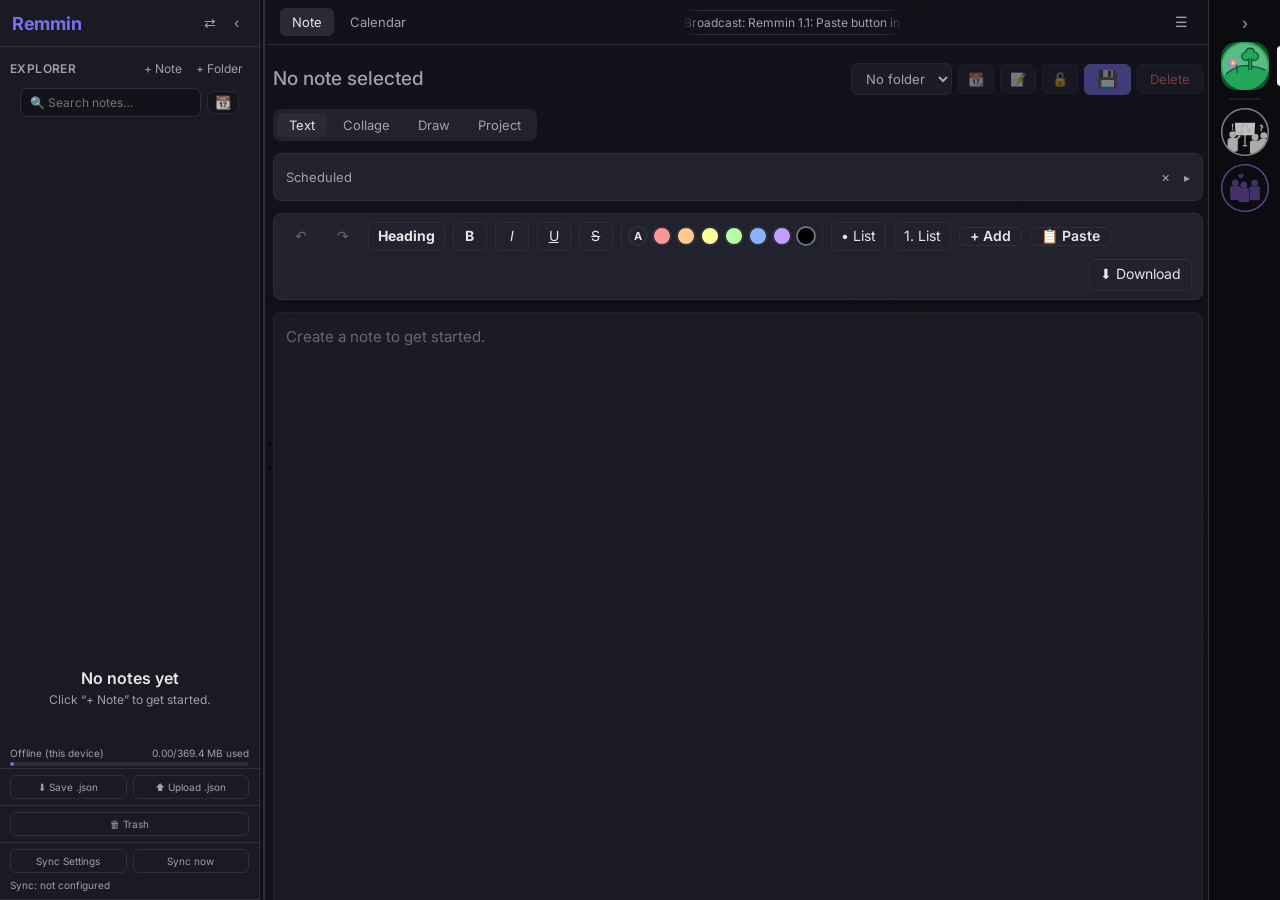
==== commit b22f9a87: "bugfixes, upload video / pic files added button. copying / pasting improvements" ====
--- a/index.html
+++ b/index.html
@@ -196,6 +196,7 @@
                             <button class="tool-btn" id="toolEraser" title="Eraser">⌫</button>
                             <button class="tool-btn" id="toolFill" title="Bucket: click an area to fill it with the current colour">🪣</button>
                             <button class="tool-btn add-btn" id="drawAddBtn" type="button" title="Add a picture or GIF (or paste / drop one)">+ Add</button>
+                            <button class="tool-btn add-btn paste-btn" id="drawPasteBtn" type="button" title="Paste (Ctrl+V)">📋 Paste</button>
                             <button class="tool-btn add-src" id="toolImage" title="Add a picture or GIF (or paste one with Ctrl+V)" hidden>🖼</button>
                             <button class="tool-btn add-src" id="toolGif" type="button" title="Search GIFs on KLIPY" hidden>GIF</button>
                             <input type="file" id="drawImageFile" accept="image/*" multiple hidden>
@@ -205,7 +206,7 @@
                             <button class="tool-btn mode-grid-btn" id="modeGrid" type="button" title="Grid: colour in cells on a grid (triangles, squares, hexagons, octagons)">▦ Grid</button>
                             <span class="pick-actions" id="pickActions" hidden>
                                 <span class="pick-count" id="pickCount"></span>
-                                <button class="tool-btn pick-btn" id="pickCopy" type="button" title="Make a copy (Ctrl+D)">⧉ Copy</button>
+                                <button class="tool-btn pick-btn" id="pickCopy" type="button" title="Make a copy (Ctrl+D)" hidden>⧉ Copy</button>
                                 <button class="tool-btn pick-btn danger" id="pickDelete" type="button" title="Delete (Delete key)">🗑 Delete</button>
                             </span>
                         </div>
@@ -224,6 +225,7 @@
                             <button class="tool-btn" data-cmd="insertUnorderedList" title="Bullet list (or type “- ” at the start of a line)">&bull; List</button>
                             <button class="tool-btn" data-cmd="insertOrderedList" title="Numbered list (or type “1. ” at the start of a line)">1. List</button>
                             <button class="tool-btn add-btn" id="textAddBtn" type="button" title="Add a picture, GIF, video or audio (you can also paste or drag them in)">+ Add</button>
+                            <button class="tool-btn add-btn paste-btn" id="textPasteBtn" type="button" title="Paste (Ctrl+V)">📋 Paste</button>
                             <button class="tool-btn add-src" id="insertImageBtn" title="Insert image or GIF (you can also paste or drag images in)" hidden>🖼 Image</button>
                             <button class="tool-btn add-src" id="insertGifBtn" type="button" title="Search GIFs on KLIPY" hidden>GIF</button>
                             <button class="tool-btn add-src" id="insertVideoEmbedBtn" type="button" title="Embed a YouTube / Vimeo video (or paste its link)" hidden>▶ Video</button>
@@ -253,6 +255,7 @@
                             <button class="tool-btn" type="button" data-cb-tool="frame" title="Frame (F) – click, or drag to choose its size. Things inside move with it">▭ Frame</button>
                             <button class="tool-btn" type="button" data-cb-tool="arrow" title="Arrow (A) – drag from one thing to another">↗ Arrow</button>
                             <button class="tool-btn add-btn" type="button" id="cbAddBtn" title="Add a picture, GIF, video or audio (you can also paste or drop them on the board)">+ Add</button>
+                            <button class="tool-btn add-btn paste-btn" type="button" id="cbPasteBtn" title="Paste (Ctrl+V)">📋 Paste</button>
                             <button class="tool-btn add-src" type="button" id="cbImageBtn" title="Add pictures or GIFs (you can also paste or drop them on the board)" hidden>🖼 Image</button>
                             <button class="tool-btn add-src" type="button" id="cbGifBtn" title="Search GIFs on KLIPY" hidden>GIF</button>
                             <button class="tool-btn add-src" type="button" id="cbVideoBtn" title="Embed a YouTube / Vimeo video (or paste its link on the board)" hidden>▶ Video</button>
@@ -270,7 +273,6 @@
                             <button class="tool-btn" type="button" data-cb-cmd="insertOrderedList" title="Numbered list">1. List</button>
                             </span>
                             <span class="ctx-group" id="cbGroupArrange">
-                            <button class="tool-btn" type="button" id="cbDup" title="Duplicate (Ctrl+D, or Alt + drag)" disabled>⧉</button>
                             <button class="tool-btn" type="button" id="cbFront" title="Bring to front" disabled>⤒</button>
                             <button class="tool-btn" type="button" id="cbBack" title="Send to back" disabled>⤓</button>
                             <button class="tool-btn danger" type="button" id="cbDelete" title="Delete (Delete key)" disabled>🗑</button>
@@ -306,7 +308,7 @@
                             <button class="tool-btn mode-grid-btn" id="gridBack" type="button" title="Back to Draw">✎ Draw</button>
                             <span class="pick-actions" id="gridPickActions" hidden>
                                 <span class="pick-count" id="gridPickCount"></span>
-                                <button class="tool-btn pick-btn" id="gridPickCopy" type="button" title="Make a copy, then drag it (Ctrl+D)">⧉ Copy</button>
+                                <button class="tool-btn pick-btn" id="gridPickCopy" type="button" title="Make a copy, then drag it (Ctrl+D)" hidden>⧉ Copy</button>
                                 <button class="tool-btn pick-btn danger" id="gridPickDelete" type="button" title="Delete (Delete key)">🗑 Delete</button>
                             </span>
                         </div>
--- a/style.css
+++ b/style.css
@@ -2452,3 +2452,4 @@
 .tool-btn.add-btn { width: auto; padding: 0 10px; white-space: nowrap; font-weight: 600; }
 .add-src[hidden] { display: none !important; }
 .btn.save-icon-btn { font-size: 17px; line-height: 1; padding-left: 12px; padding-right: 12px; }
+.gif-foot .gif-upload { margin-right: auto; padding: 4px 10px; font-size: 12px; }
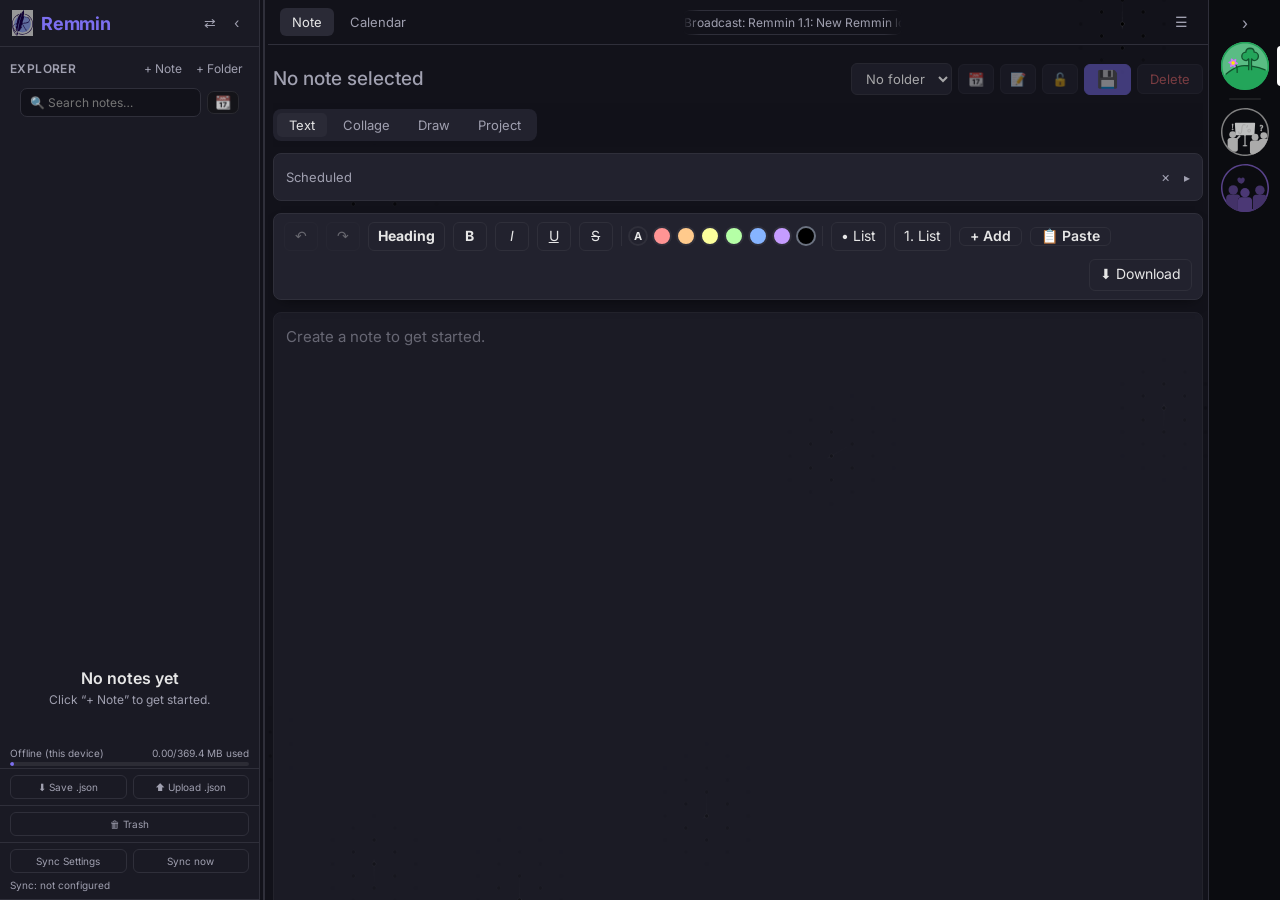
==== commit 698a3988: "pics updates, good logo added" ====
--- a/index.html
+++ b/index.html
@@ -5,7 +5,7 @@
     <meta name="viewport" content="width=device-width, initial-scale=1.0">
     <meta name="theme-color" content="#12121a">
     <title>Remmin</title>
-    <link rel="icon" href="icon.svg" type="image/svg+xml">
+    <link rel="icon" href="remmin_logo.svg" type="image/svg+xml">
     <link rel="stylesheet" href="style.css">
     <link rel="preconnect" href="https://fonts.googleapis.com">
     <link rel="preconnect" href="https://fonts.gstatic.com" crossorigin>
@@ -16,7 +16,7 @@
         <!-- Sidebar -->
         <aside class="sidebar" id="sidebar">
             <div class="sidebar-header">
-                <div class="sidebar-title">Remmin</div>
+                <div class="sidebar-title"><img class="sidebar-logo" src="remmin_logo.svg" alt="" draggable="false"><span>Remmin</span></div>
                 <div class="sidebar-actions">
                     <button class="icon-btn" id="toggleSidebarSide" title="Move sidebar left or right">&#8644;</button>
                     <button class="icon-btn" id="collapseSidebar" title="Collapse sidebar">&#8249;</button>
@@ -383,10 +383,10 @@
         <!-- Hubs (on the other side than the Explorer) -->
         <nav class="hubs-bar" id="hubsBar" aria-label="Hubs">
             <button type="button" class="hub-collapse" id="collapseHubs" title="Collapse hubs">&#8250;</button>
-            <button type="button" class="hub-btn active" data-hub="personal" data-name="Personal Garden" aria-label="Personal Garden"><img class="hub-img off" src="hubs_icons/hubs-personal1.svg" alt="" draggable="false"><img class="hub-img on" src="hubs_icons/hubs-personal2.svg" alt="" draggable="false"></button>
+            <button type="button" class="hub-btn active" data-hub="personal" data-name="Personal Garden" aria-label="Personal Garden"><img class="hub-img off" src="hubs_icons/personal1.svg" alt="" draggable="false"><img class="hub-img on" src="hubs_icons/personal2.svg" alt="" draggable="false"></button>
             <div class="hub-sep"></div>
-            <button type="button" class="hub-btn" data-hub="community" data-name="Community Hub" aria-label="Community Hub"><img class="hub-img off" src="hubs_icons/hubs-community1.svg" alt="" draggable="false"><img class="hub-img on" src="hubs_icons/hubs-community2.svg" alt="" draggable="false"></button>
-            <button type="button" class="hub-btn" data-hub="friends" data-name="Friends &amp; Colleagues" aria-label="Friends and Colleagues"><img class="hub-img off" src="hubs_icons/hubs-friends1.svg" alt="" draggable="false"><img class="hub-img on" src="hubs_icons/hubs-friends2.svg" alt="" draggable="false"></button>
+            <button type="button" class="hub-btn" data-hub="community" data-name="Community Hub" aria-label="Community Hub"><img class="hub-img off" src="hubs_icons/community1.svg" alt="" draggable="false"><img class="hub-img on" src="hubs_icons/community2.svg" alt="" draggable="false"></button>
+            <button type="button" class="hub-btn" data-hub="friends" data-name="Friends &amp; Colleagues" aria-label="Friends and Colleagues"><img class="hub-img off" src="hubs_icons/friends1.svg" alt="" draggable="false"><img class="hub-img on" src="hubs_icons/friends2.svg" alt="" draggable="false"></button>
         </nav>
         <button type="button" class="expand-hubs" id="expandHubs" title="Show hubs" hidden>&#8249;</button>
     </div>
--- a/style.css
+++ b/style.css
@@ -2429,7 +2429,7 @@
 
 /* the hub logos are pictures (hubs_icons/): …1 = normal (round), …2 = hover / active (square) */
 .hub-btn:has(.hub-img) { background: none !important; box-shadow: none !important; border-radius: 0 !important; }
-.hub-btn .hub-img { position: absolute; inset: 0; width: 100%; height: 100%; display: block; pointer-events: none; user-select: none; transition: opacity .25s ease; }
+.hub-btn .hub-img { position: absolute; inset: 0; width: 100%; height: 100%; display: block; pointer-events: none; user-select: none; transition: opacity .33s ease; }
 /* the two pictures lie on top of each other and fade into one another */
 .hub-btn .hub-img.on { opacity: 0; }
 .hub-btn:hover .hub-img.on, .hub-btn.active .hub-img.on { opacity: 1; }
@@ -2453,3 +2453,6 @@
 .add-src[hidden] { display: none !important; }
 .btn.save-icon-btn { font-size: 17px; line-height: 1; padding-left: 12px; padding-right: 12px; }
 .gif-foot .gif-upload { margin-right: auto; padding: 4px 10px; font-size: 12px; }
+.sidebar-title { display: flex; align-items: center; gap: 8px; min-width: 0; }
+.sidebar-title .sidebar-logo { height: 26px; width: auto; flex: none; display: block; user-select: none; }
+.sidebar-title span { overflow: hidden; text-overflow: ellipsis; white-space: nowrap; }
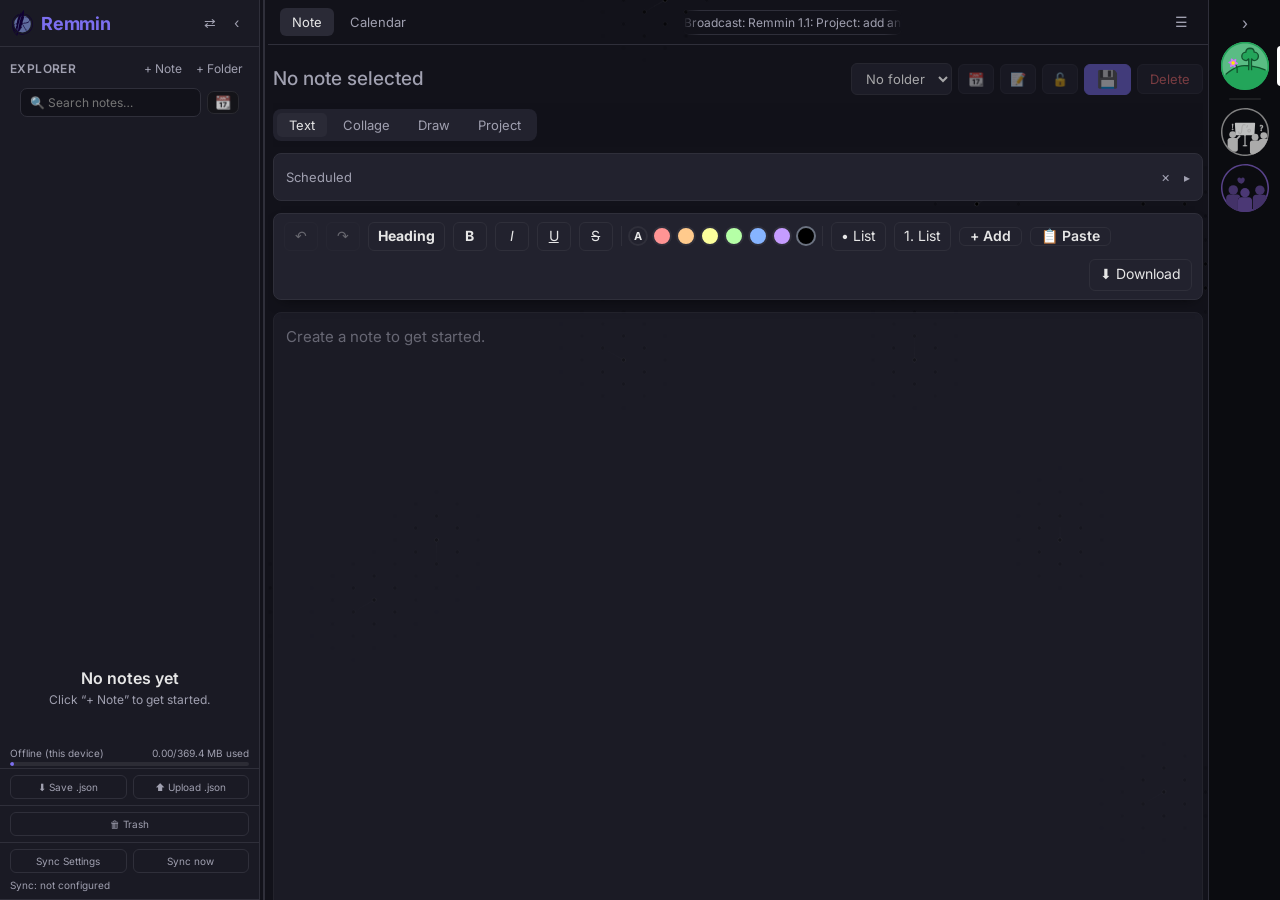
==== commit be03f464: "dropdowns added in Projects" ====
--- a/index.html
+++ b/index.html
@@ -321,21 +321,11 @@
                                 <button class="tool-btn" type="button" id="pjUndo" title="Undo (Ctrl+Z)" disabled>↶</button>
                                 <button class="tool-btn" type="button" id="pjRedo" title="Redo (Ctrl+Y)" disabled>↷</button>
                                 <span class="pj-sel-count" id="pjSelCount"></span>
-                                <span class="pj-tip">Click an item to edit it · Shift + click to select several · 🏷 / 👤 on an item: give it a department / person · drag items between columns (on a phone: drag the ⠿ grip) · double-click a column name to rename it</span>
+                                <span class="pj-tip">Click an item to edit it · Shift + click to select several · 🏷 / 👤 / ▾ on an item (or drag from the boxes on the right): give it a tag, person or dropdown · drag items between columns (on a phone: drag the ⠿ grip) · double-click a name to rename it</span>
                             </div>
                             <div class="pj-main">
                                 <div class="pj-columns" id="pjColumns"></div>
                                 <aside class="pj-side" id="pjSide">
-                                    <div class="pj-box">
-                                        <div class="pj-box-title">Departments</div>
-                                        <div class="pj-side-list" id="pjDeptList"></div>
-                                        <form class="pj-side-form" id="pjDeptForm"><input type="text" id="pjDeptInput" maxlength="50" placeholder="+ Add department" autocomplete="off"></form>
-                                    </div>
-                                    <div class="pj-box">
-                                        <div class="pj-box-title">People</div>
-                                        <div class="pj-side-list" id="pjPeopleList"></div>
-                                        <form class="pj-side-form" id="pjPersonForm"><input type="text" id="pjPersonInput" maxlength="50" placeholder="+ Add person" autocomplete="off"></form>
-                                    </div>
                                 </aside>
                             </div>
                         </div>
--- a/style.css
+++ b/style.css
@@ -1862,7 +1862,7 @@
 .tree-menu-item.danger { color: var(--danger); }
 .tree-menu-icon { width: 18px; text-align: center; flex-shrink: 0; }
 .tree-menu-title { font-size: 12px; color: var(--text-dim); padding: 4px 6px 6px; }
-.tree-menu-colors { display: flex; flex-wrap: wrap; gap: 6px; padding: 2px 6px 6px; max-width: 220px; }
+.tree-menu-colors { display: flex; flex-wrap: wrap; gap: 6px; padding: 2px 6px 6px; max-width: 280px; }
 .tree-menu-colors .text-color.selected { outline: 2px solid var(--primary); outline-offset: 2px; }
 
 /* items with a background colour */
@@ -2127,7 +2127,7 @@
 @media (hover: none) { .pj-assign { opacity: .7; } }
 .pj-assign button { background: none; border: 0; cursor: pointer; font-size: 12px; padding: 1px 4px; border-radius: 4px; filter: grayscale(.4); }
 .pj-assign button:hover { background: rgba(255, 255, 255, .08); filter: none; }
-@media (max-width: 900px) { .pj-main { flex-direction: column-reverse; } .pj-side { position: static; flex-basis: auto; width: 100%; flex-direction: row; } .pj-box { flex: 1; min-width: 0; } }
+@media (max-width: 900px) { .pj-main { flex-direction: column-reverse; } .pj-side { position: static; flex-basis: auto; width: 100%; flex-direction: row; flex-wrap: wrap; } .pj-box { flex: 1 1 170px; min-width: 0; } .pj-add-box { flex: 1 1 100%; } }
 .pj-assign button.pj-assign-dept { color: #f3f4f6; filter: none; display: inline-flex; align-items: center; }
 .pj-assign .pj-done { display: none; filter: none; color: #fff; background: var(--primary); font-size: 11px; font-weight: 600; padding: 2px 9px; margin-left: 2px; }
 .pj-assign .pj-done:hover { background: var(--primary); filter: brightness(1.15); }
@@ -2227,12 +2227,14 @@
 }
 @media (prefers-reduced-motion: reduce) { .show-hidden-btn.active, .show-hidden-btn.active::after { animation-duration: 3.6s; } }
 .note-item.calendar-only,
-.note-item.calendar-only.has-bg {
+.note-item.calendar-only.has-bg,
+.folder-header.folder-hidden,
+.folder-header.folder-hidden.has-bg {
     /* fixed: all hidden notes share one stripe pattern, so the stripes line up from item to item */
     background: repeating-linear-gradient(135deg, #202022 0 7px, #141516 7px 14px) fixed;
     color: #f1f2f4;
 }
-.note-item.calendar-only:hover { box-shadow: inset 0 0 0 100vmax rgba(255, 255, 255, .06); }
+.note-item.calendar-only:hover, .folder-header.folder-hidden:hover { box-shadow: inset 0 0 0 100vmax rgba(255, 255, 255, .06); }
 .note-item.calendar-only .note-item-meta { color: #d4d6da; }
 /* the open note when it is "Show ONLY in Calendar": same stripes as in the Explorer */
 /* the stripes cover the whole right side (top bar included); fixed, so every striped part lines up */
@@ -2456,3 +2458,33 @@
 .sidebar-title { display: flex; align-items: center; gap: 8px; min-width: 0; }
 .sidebar-title .sidebar-logo { height: 26px; width: auto; flex: none; display: block; user-select: none; }
 .sidebar-title span { overflow: hidden; text-overflow: ellipsis; white-space: nowrap; }
+
+/* Project: boxes on the right you can add / rename, dropdowns with options */
+.pj-side { max-height: calc(100vh - var(--modebar-h, 48px) - 24px); overflow-y: auto; }
+.pj-box-head { display: flex; align-items: center; gap: 4px; }
+.pj-box-head .pj-box-title { flex: 1; min-width: 0; overflow: hidden; text-overflow: ellipsis; white-space: nowrap; cursor: text; }
+.pj-box-menu { background: none; border: 0; color: var(--text-dim); cursor: pointer; padding: 0 6px 4px; border-radius: 4px; font-size: 14px; line-height: 1; }
+.pj-box-menu:hover { color: var(--text); background: rgba(255, 255, 255, .06); }
+.pj-add-box { background: none; border: 1px dashed var(--border); color: var(--text-dim); border-radius: 10px; padding: 8px; cursor: pointer; font-size: 13px; }
+.pj-add-box:hover { color: var(--text); border-color: var(--primary); }
+.pj-field-toggle { background: none; border: 0; color: var(--text-dim); cursor: pointer; width: 18px; padding: 0; font-size: 12px; }
+.pj-field-count { font-size: 11px; color: var(--text-dim); }
+.pj-field-row { cursor: pointer; }
+.pj-options { margin: 0 0 4px 22px; padding-left: 6px; border-left: 1px solid var(--border); display: flex; flex-direction: column; gap: 1px; }
+.pj-option { display: flex; align-items: center; gap: 6px; font-size: 12px; padding: 3px 4px; border-radius: 5px; }
+.pj-option:hover { background: rgba(255, 255, 255, .05); }
+.pj-option-name { flex: 1; min-width: 0; overflow: hidden; text-overflow: ellipsis; white-space: nowrap; cursor: text; }
+.pj-option-del { background: none; border: 0; color: var(--text-dim); cursor: pointer; font-size: 10px; opacity: 0; }
+.pj-option:hover .pj-option-del { opacity: 1; }
+.pj-option-del:hover { color: #ef4444; }
+@media (hover: none) { .pj-option-del { opacity: .55; } }
+.pj-options .pj-side-form input { font-size: 12px; padding: 4px 6px; }
+.pj-card-fields { display: flex; flex-wrap: wrap; gap: 4px; margin-top: 6px; }
+.pj-field { display: inline-flex; align-items: center; gap: 4px; font-size: 11px; background: rgba(255, 255, 255, .05); border: 1px solid var(--border); border-radius: 6px; padding: 2px 3px 2px 6px; max-width: 100%; }
+.pj-field-name { color: var(--text-dim); white-space: nowrap; }
+.pj-field-select { background: var(--panel); color: var(--text); border: 1px solid var(--border); border-radius: 4px; font: inherit; font-size: 11px; padding: 1px 2px; max-width: 130px; cursor: pointer; }
+.pj-field-del { background: none; border: 0; color: var(--text-dim); cursor: pointer; font-size: 10px; padding: 0 2px; opacity: 0; }
+.pj-field:hover .pj-field-del { opacity: 1; }
+.pj-field-del:hover { color: #ef4444; }
+@media (hover: none) { .pj-field-del { opacity: .55; } }
+.pj-assign .pj-assign-field { font-size: 13px; color: #f3f4f6; }
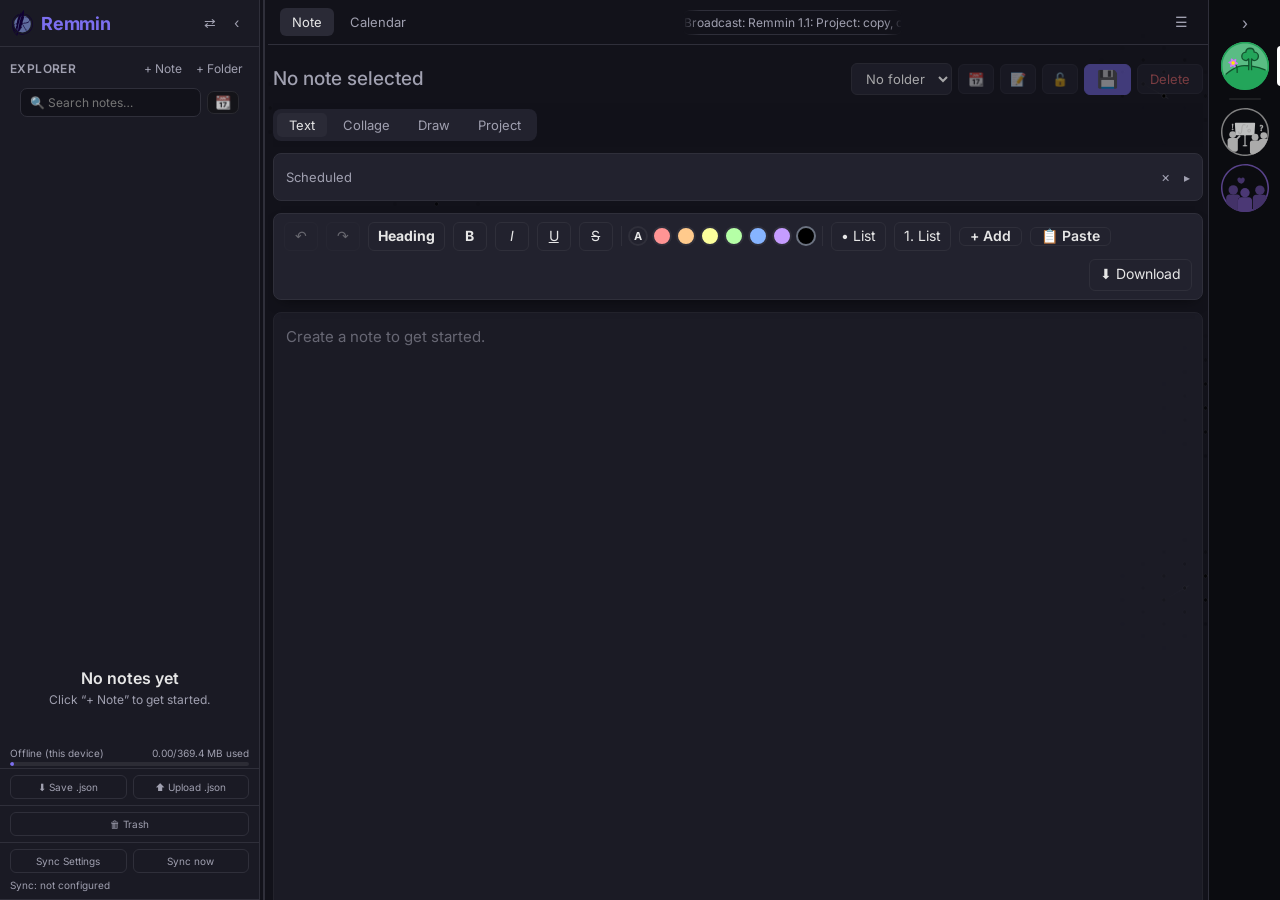
==== commit be4a585e: "yes" ====
--- a/index.html
+++ b/index.html
@@ -320,8 +320,10 @@
                             <div class="pj-bar">
                                 <button class="tool-btn" type="button" id="pjUndo" title="Undo (Ctrl+Z)" disabled>↶</button>
                                 <button class="tool-btn" type="button" id="pjRedo" title="Redo (Ctrl+Y)" disabled>↷</button>
+                                <button class="tool-btn" type="button" id="pjCopy" title="Copy the selected items (Ctrl+C) · Shift + click items to select them" disabled>⧉ Copy</button>
+                                <button class="tool-btn" type="button" id="pjPaste" title="Paste items (Ctrl+V): after the selected item, or in the column you clicked last">📋 Paste</button>
                                 <span class="pj-sel-count" id="pjSelCount"></span>
-                                <span class="pj-tip">Click an item to edit it · Shift + click to select several · 🏷 / 👤 / ▾ on an item (or drag from the boxes on the right): give it a tag, person or dropdown · drag items between columns (on a phone: drag the ⠿ grip) · double-click a name to rename it</span>
+                                <span class="pj-tip">Click an item to edit it · Shift + click to select several (Ctrl+C / Ctrl+V to copy them, right-click for more) · 🏷 / 👤 / ▾ on an item (or drag from the boxes on the right): give it a tag, person or dropdown · drag items between columns (on a phone: drag the ⠿ grip) · double-click a name to rename it</span>
                             </div>
                             <div class="pj-main">
                                 <div class="pj-columns" id="pjColumns"></div>
--- a/style.css
+++ b/style.css
@@ -1607,7 +1607,7 @@
     .note-item .item-actions, .folder-header .folder-actions, .calendar-note-item .item-actions { display: none !important; }
     .note-item .note-item-title, .note-item:hover .note-item-title { padding-right: 0 !important; }
     .note-item { display: grid; grid-template-columns: 1fr auto; column-gap: 8px; align-items: center; }
-    .note-item .note-more { grid-column: 2; grid-row: 1 / span 2; width: 30px; height: 30px; }
+    .note-item .note-more { grid-column: 2; grid-row: 1; width: 30px; height: 30px; }
     .note-item .note-item-title { grid-column: 1; grid-row: 1; }
     .note-item .note-item-meta { grid-column: 1; grid-row: 2; min-width: 0; overflow: hidden; text-overflow: ellipsis; white-space: nowrap; }
     .folder-header { gap: 6px; }
@@ -1840,12 +1840,12 @@
 .folder-header .tree-menu-btn { margin-left: auto; }
 .folder-header .tree-menu-btn + .folder-add { margin-left: 4px; }
 .note-item { position: relative; }
-.note-item .note-more { position: absolute; top: 6px; right: 6px; }
+.note-item .note-more { position: absolute; top: 50%; right: 6px; transform: translateY(-50%); }
 .note-item:hover .note-item-title, .note-item:focus-within .note-item-title { padding-right: 30px; }
 @media (hover: none) { .note-item .note-item-title { padding-right: 0; } }
 @media (max-width: 760px), (hover: none) {
     .tree-menu-btn { opacity: 1; width: 30px; height: 30px; font-size: 15px; }
-    .note-item .note-more { position: static; }
+    .note-item .note-more { position: static; transform: none; grid-row: 1; }
 }
 
 .tree-menu {
@@ -2488,3 +2488,11 @@
 .pj-field-del:hover { color: #ef4444; }
 @media (hover: none) { .pj-field-del { opacity: .55; } }
 .pj-assign .pj-assign-field { font-size: 13px; color: #f3f4f6; }
+.pj-field-rename { background: none; border: 0; color: var(--text-dim); cursor: pointer; font-size: 11px; padding: 2px 3px; border-radius: 4px; opacity: 0; }
+.pj-side-item:hover .pj-field-rename { opacity: 1; }
+.pj-field-rename:hover { color: var(--text); }
+@media (hover: none) { .pj-field-rename { opacity: .55; } }
+.weekday-chip { touch-action: none; }
+.pj-side-item, .pj-option { cursor: grab; }
+.pj-side-item.pj-sort-before, .pj-option.pj-sort-before { box-shadow: inset 0 2px 0 var(--primary); }
+.pj-side-item.pj-sort-after, .pj-option.pj-sort-after { box-shadow: inset 0 -2px 0 var(--primary); }
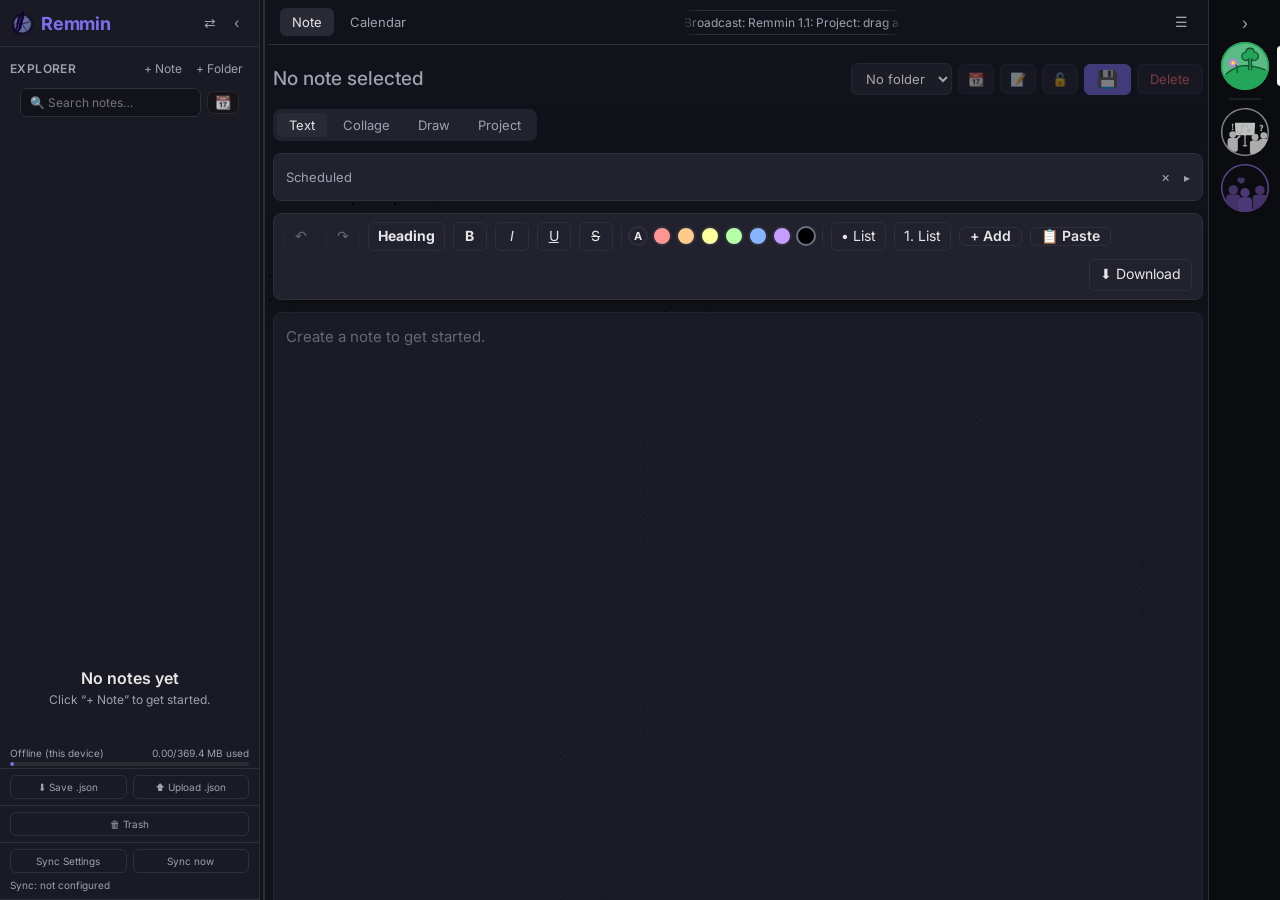
==== commit 0b678e3d: "copy pasting in projects update" ====
--- a/index.html
+++ b/index.html
@@ -320,10 +320,9 @@
                             <div class="pj-bar">
                                 <button class="tool-btn" type="button" id="pjUndo" title="Undo (Ctrl+Z)" disabled>↶</button>
                                 <button class="tool-btn" type="button" id="pjRedo" title="Redo (Ctrl+Y)" disabled>↷</button>
-                                <button class="tool-btn" type="button" id="pjCopy" title="Copy the selected items (Ctrl+C) · Shift + click items to select them" disabled>⧉ Copy</button>
                                 <button class="tool-btn" type="button" id="pjPaste" title="Paste items (Ctrl+V): after the selected item, or in the column you clicked last">📋 Paste</button>
                                 <span class="pj-sel-count" id="pjSelCount"></span>
-                                <span class="pj-tip">Click an item to edit it · Shift + click to select several (Ctrl+C / Ctrl+V to copy them, right-click for more) · 🏷 / 👤 / ▾ on an item (or drag from the boxes on the right): give it a tag, person or dropdown · drag items between columns (on a phone: drag the ⠿ grip) · double-click a name to rename it</span>
+                                <span class="pj-tip">Click an item to edit it · drag a box around items (or Shift + click) to select them: Copy / Cut show above them · right-click a dropdown option, tag or person to copy it · 🏷 / 👤 / ▾ on an item (or drag from the boxes on the right): give it a tag, person or dropdown · drag items between columns (on a phone: drag the ⠿ grip) · double-click a name to rename it</span>
                             </div>
                             <div class="pj-main">
                                 <div class="pj-columns" id="pjColumns"></div>
--- a/style.css
+++ b/style.css
@@ -2496,3 +2496,7 @@
 .pj-side-item, .pj-option { cursor: grab; }
 .pj-side-item.pj-sort-before, .pj-option.pj-sort-before { box-shadow: inset 0 2px 0 var(--primary); }
 .pj-side-item.pj-sort-after, .pj-option.pj-sort-after { box-shadow: inset 0 -2px 0 var(--primary); }
+.pj-marquee { position: fixed; z-index: 60; border: 1px solid var(--primary); background: rgba(124, 111, 240, .12); border-radius: 3px; pointer-events: none; }
+.pj-columns { user-select: none; -webkit-user-select: none; }
+.pj-columns textarea, .pj-columns input { user-select: text; -webkit-user-select: text; }
+.pj-bar #pjPaste { white-space: nowrap; width: auto; padding: 0 10px; flex: none; }
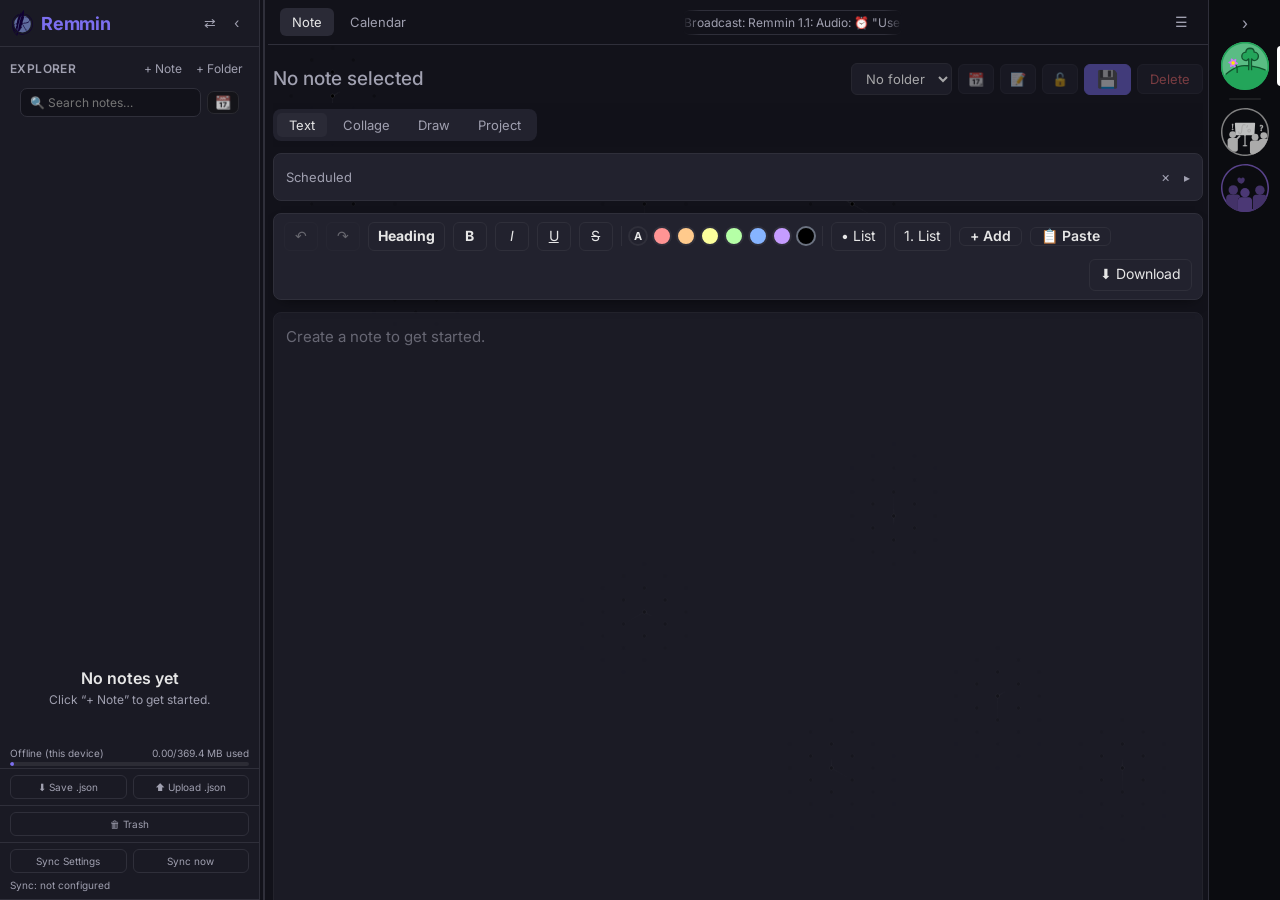
==== commit 385ccfca: "audio note easy to set as alarm" ====
--- a/index.html
+++ b/index.html
@@ -146,6 +146,7 @@
                             </div>
                             <div class="check-row-group">
                                 <label class="check-row"><input type="checkbox" id="alarmEnabled"> Alarm</label>
+                                <span class="alarm-sound" id="edAlarmSound" hidden title="The alarm of this note plays this audio (click to listen)"><span class="alarm-sound-name"></span><button type="button" class="alarm-sound-del" title="Use the standard sound again" aria-label="Use the standard sound again">✕</button></span>
                                 <span class="check-row email-row">
                                     <input type="checkbox" id="emailEnabled" aria-label="Send Email Notification">
                                     <button type="button" class="link-btn" id="emailSettingsLink" title="Set the email address">Send Email Notification</button>
--- a/style.css
+++ b/style.css
@@ -2500,3 +2500,8 @@
 .pj-columns { user-select: none; -webkit-user-select: none; }
 .pj-columns textarea, .pj-columns input { user-select: text; -webkit-user-select: text; }
 .pj-bar #pjPaste { white-space: nowrap; width: auto; padding: 0 10px; flex: none; }
+.alarm-sound { display: inline-flex; align-items: center; gap: 4px; font-size: 12px; padding: 2px 4px 2px 8px; border: 1px solid var(--border); border-radius: 999px; background: rgba(124, 111, 240, .12); cursor: pointer; max-width: 220px; }
+.alarm-sound[hidden] { display: none; }
+.alarm-sound-name { overflow: hidden; text-overflow: ellipsis; white-space: nowrap; }
+.alarm-sound-del { background: none; border: 0; color: var(--text-dim); cursor: pointer; font-size: 10px; padding: 0 3px; }
+.alarm-sound-del:hover { color: #ef4444; }
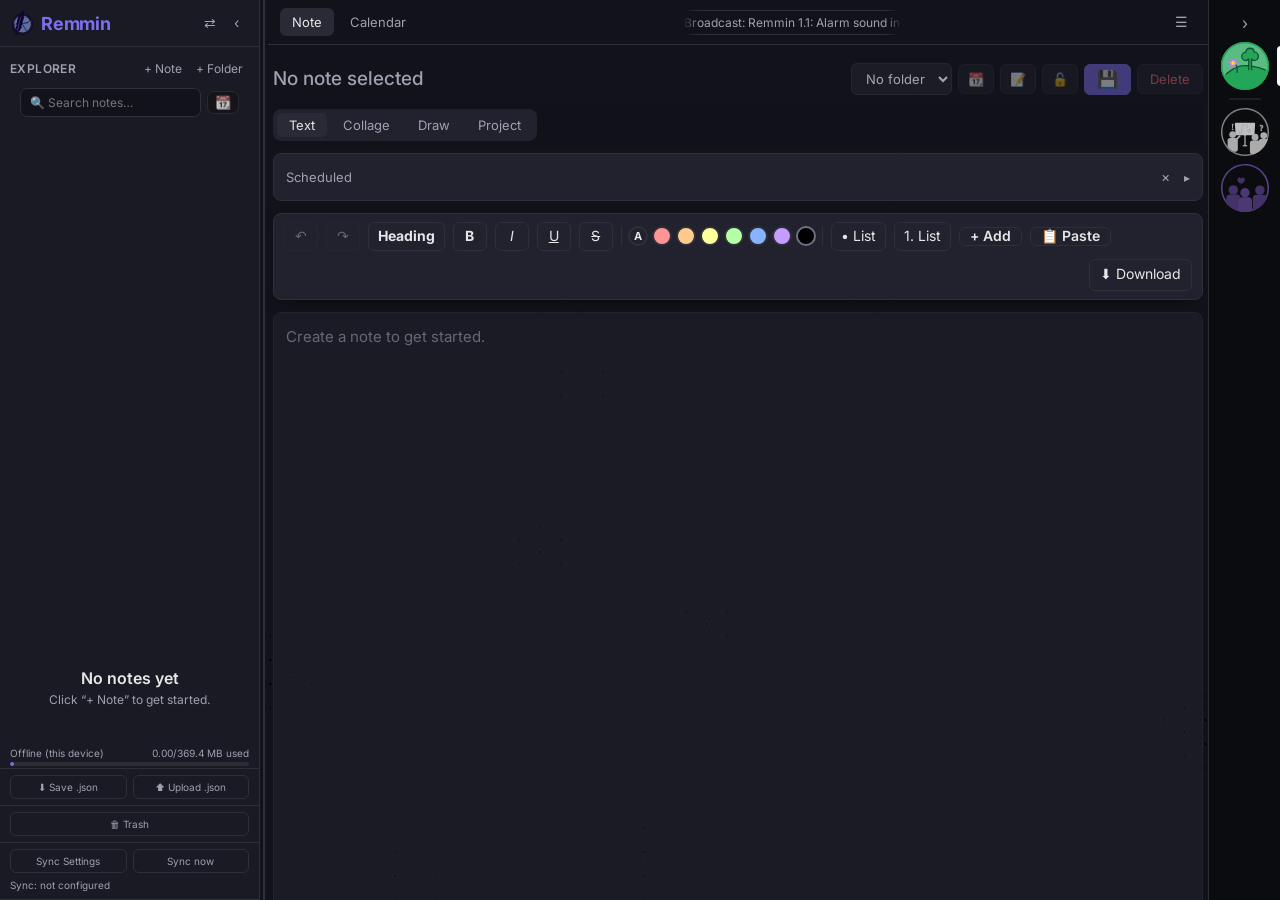
==== commit d1087fc8: "alarm snd settings on 1 location" ====
--- a/index.html
+++ b/index.html
@@ -146,7 +146,7 @@
                             </div>
                             <div class="check-row-group">
                                 <label class="check-row"><input type="checkbox" id="alarmEnabled"> Alarm</label>
-                                <span class="alarm-sound" id="edAlarmSound" hidden title="The alarm of this note plays this audio (click to listen)"><span class="alarm-sound-name"></span><button type="button" class="alarm-sound-del" title="Use the standard sound again" aria-label="Use the standard sound again">✕</button></span>
+                                <span class="alarm-sound" id="edAlarmSound" role="button" tabindex="0" title="Alarm sound: click to change or test it"><span class="alarm-sound-name">🔔 Standard sound</span><button type="button" class="alarm-sound-del" title="Use the standard sound again" aria-label="Use the standard sound again" hidden>✕</button></span>
                                 <span class="check-row email-row">
                                     <input type="checkbox" id="emailEnabled" aria-label="Send Email Notification">
                                     <button type="button" class="link-btn" id="emailSettingsLink" title="Set the email address">Send Email Notification</button>
@@ -181,9 +181,6 @@
                                 <div class="note-colors" id="noteColors"></div>
                             </div>
                             <div class="schedule-summary" id="scheduleSummary"></div>
-                            <div class="schedule-buttons">
-                                <button class="btn alarm-sound-settings-btn" id="openAlarmSoundSettings" type="button">Alarm Sound Settings</button>
-                            </div>
                         </div>
                     </div>
 
@@ -494,11 +491,22 @@
                 <div>Alarm Sound Settings</div>
                 <button class="icon-btn" id="alarmSoundClose" title="Close">&times;</button>
             </div>
-            <p class="alarm-sound-description">The standard alarm sound is active by default. Choose a custom MP3, MP4 audio, or WAV file if you prefer.</p>
-            <div class="alarm-sound-status" id="alarmSoundStatus">Using standard sound</div>
-            <label class="plan-row" for="alarmSoundFile">Custom sound</label>
-            <input type="file" id="alarmSoundFile" accept="audio/mpeg,audio/mp4,audio/wav,audio/x-wav,.mp3,.mp4,.wav">
-            <button class="btn" id="standardAlarmSoundBtn" type="button">Use standard sound</button>
+            <div class="alarm-sound-status" id="alarmSoundStatus">This note plays: the standard sound</div>
+            <div class="alarm-sound-row">
+                <label class="btn" for="alarmSoundFile">Choose a sound file…</label>
+                <input type="file" id="alarmSoundFile" accept="audio/*,.mp3,.mp4,.m4a,.wav,.ogg" hidden>
+                <button class="btn" id="standardAlarmSoundBtn" type="button">Use standard sound</button>
+            </div>
+            <p class="alarm-sound-description">Tip: you can also click an audio file or video in this note and choose ⏰ to use its sound.</p>
+            <div class="alarm-sound-default">
+                <div class="advanced-label">For notes without their own sound</div>
+                <div class="alarm-sound-row">
+                    <span class="alarm-sound-default-status" id="alarmDefaultStatus">Standard sound</span>
+                    <label class="btn" for="alarmDefaultFile">Choose…</label>
+                    <input type="file" id="alarmDefaultFile" accept="audio/*,.mp3,.mp4,.m4a,.wav,.ogg" hidden>
+                    <button class="btn" id="alarmDefaultReset" type="button" hidden>Standard</button>
+                </div>
+            </div>
             <button class="btn" id="testAlarmSoundBtn" type="button">Test sound</button>
         </div>
     </div>
--- a/style.css
+++ b/style.css
@@ -2505,3 +2505,16 @@
 .alarm-sound-name { overflow: hidden; text-overflow: ellipsis; white-space: nowrap; }
 .alarm-sound-del { background: none; border: 0; color: var(--text-dim); cursor: pointer; font-size: 10px; padding: 0 3px; }
 .alarm-sound-del:hover { color: #ef4444; }
+.so-note { flex: 1 1 100%; font-size: 11px; color: var(--text-dim); line-height: 1.4; padding: 2px 2px 0; }
+.so-gh-head { margin: 14px 2px 4px; font-size: 12px; font-weight: 600; color: var(--text-dim); text-transform: uppercase; letter-spacing: .04em; }
+.so-gh-file { display: flex; align-items: center; gap: 10px; padding: 7px 10px; border-radius: 8px; background: rgba(255, 255, 255, .03); font-size: 12px; }
+.so-gh-kind { flex: none; width: 82px; color: var(--text-dim); }
+.so-gh-who { flex: 1; min-width: 0; overflow: hidden; text-overflow: ellipsis; white-space: nowrap; }
+.so-unused { color: #fbbf24; }
+.alarm-sound { gap: 6px; }
+.alarm-sound:hover { border-color: var(--primary); }
+.alarm-sound-del[hidden] { display: none; }
+.alarm-sound-row { display: flex; flex-wrap: wrap; gap: 8px; align-items: center; margin: 8px 0; }
+.alarm-sound-row label.btn { cursor: pointer; }
+.alarm-sound-default { margin-top: 10px; padding-top: 10px; border-top: 1px solid var(--border); }
+.alarm-sound-default-status { font-size: 13px; color: var(--text-dim); margin-right: auto; }
